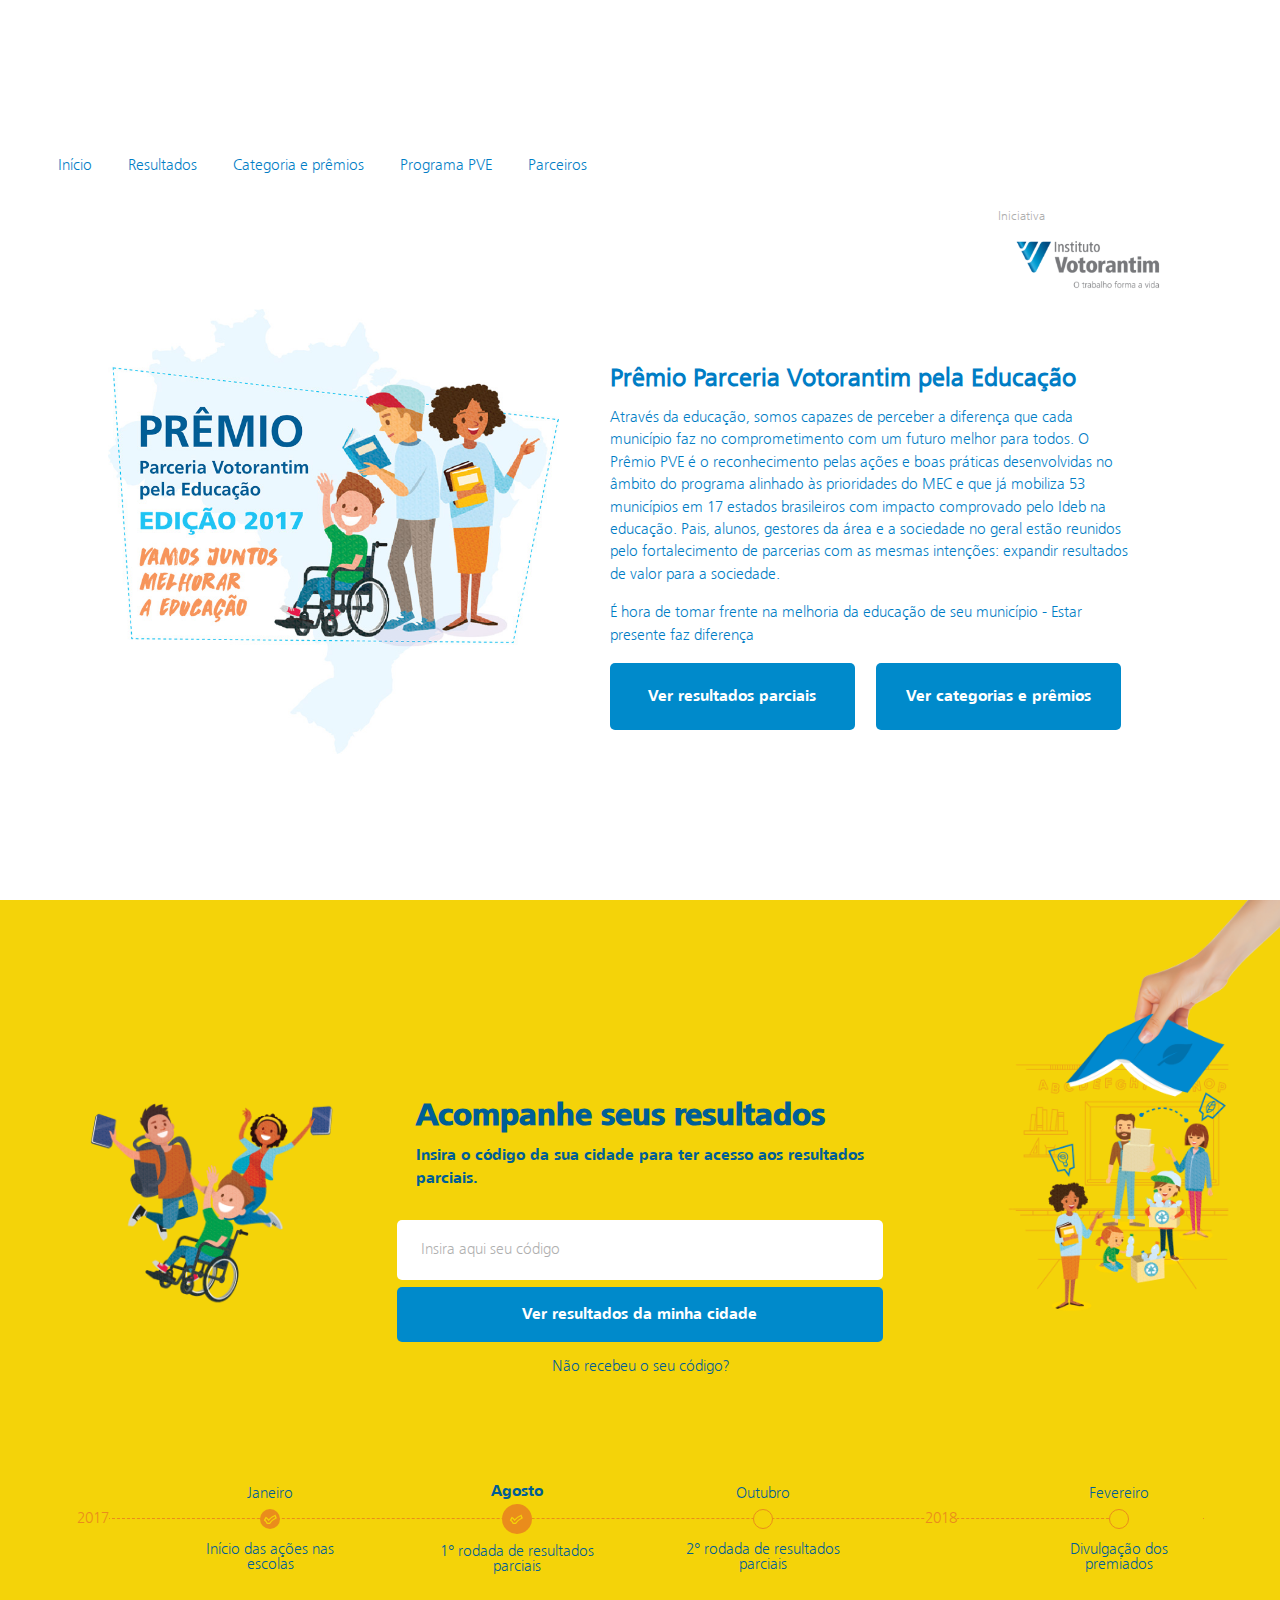
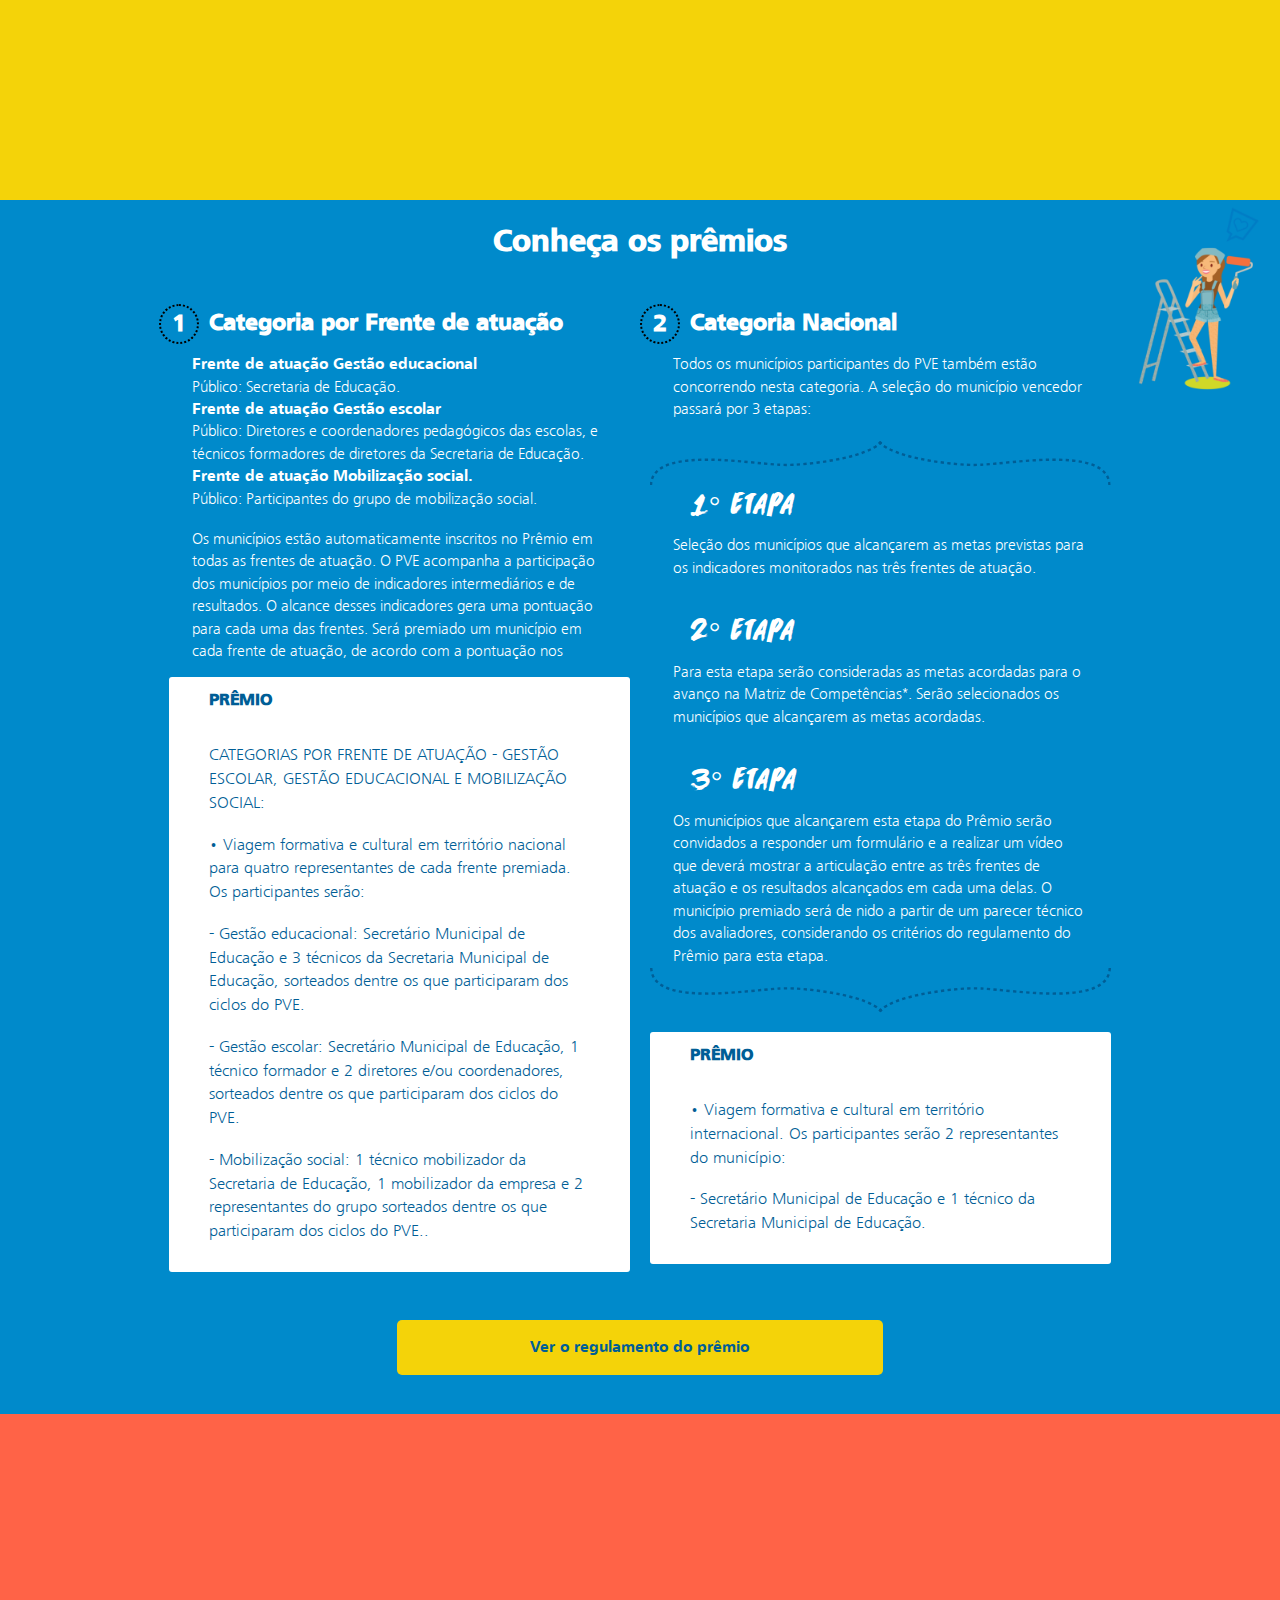
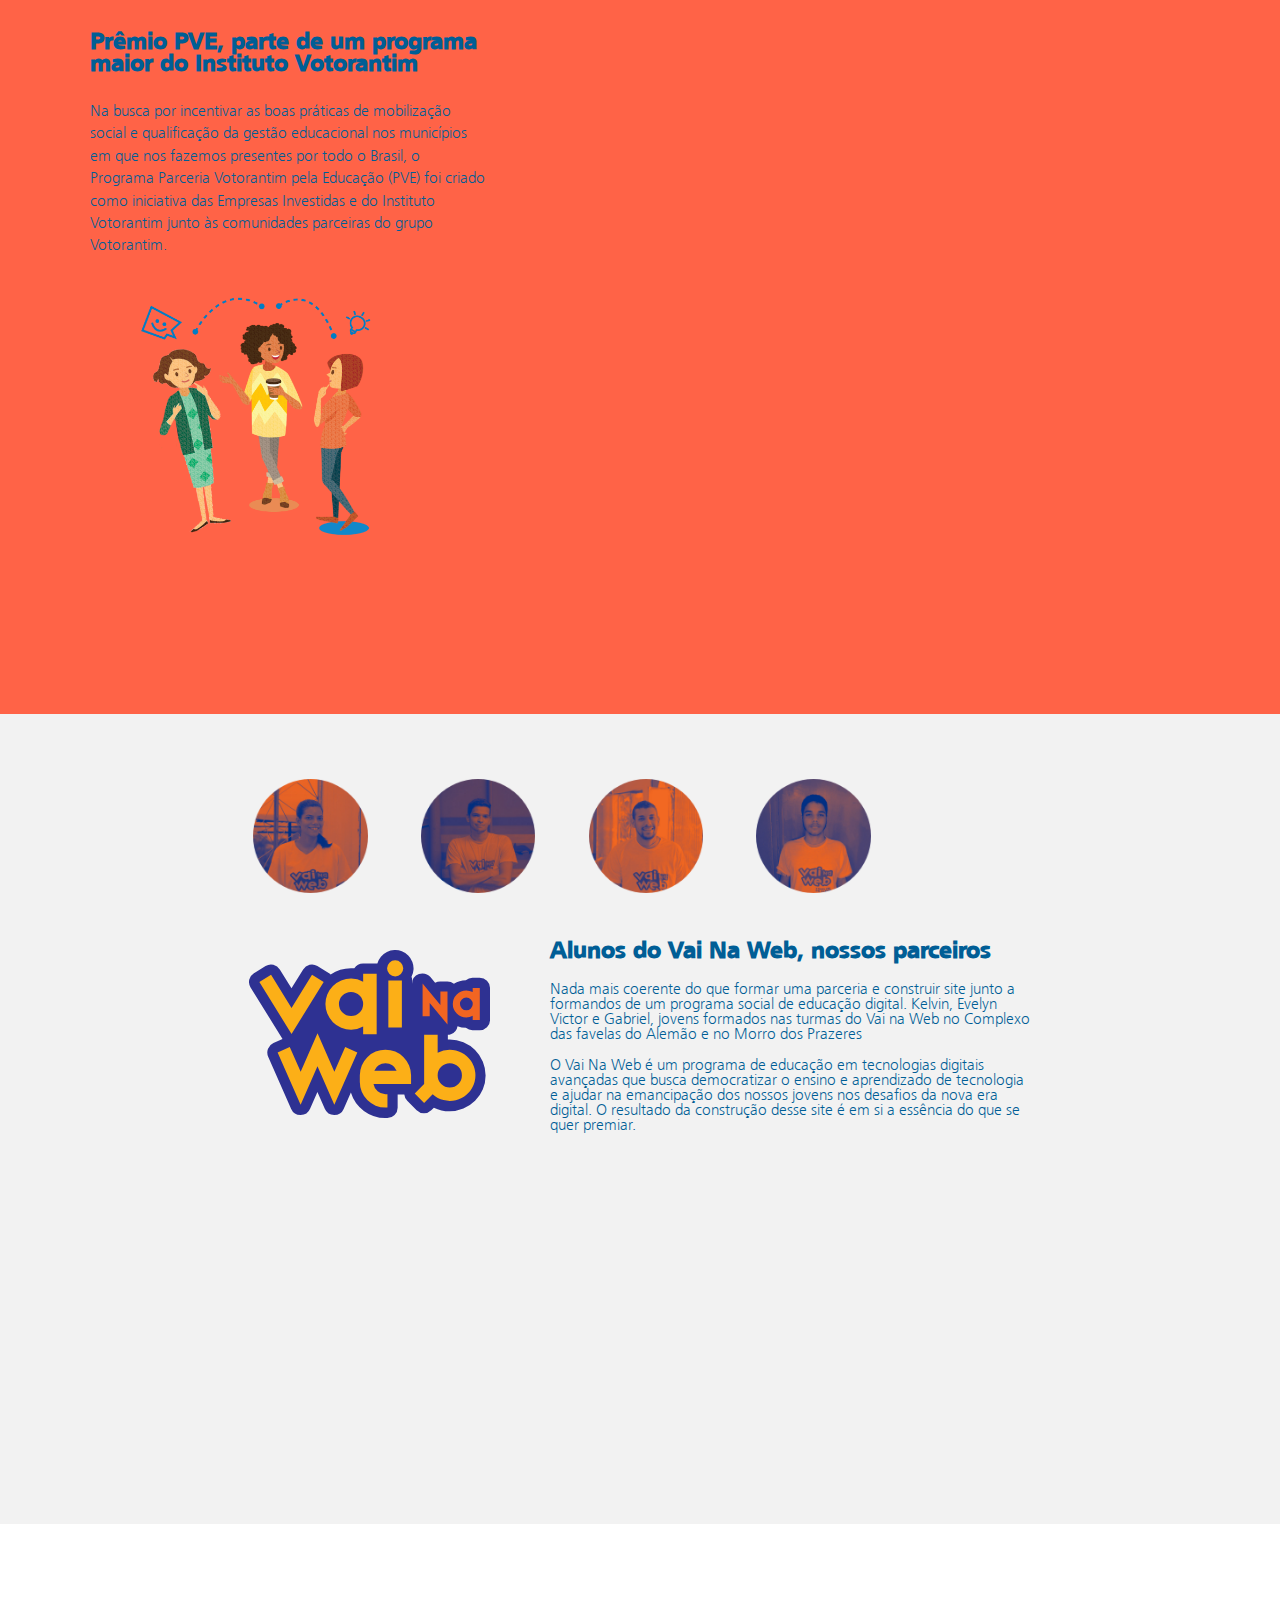
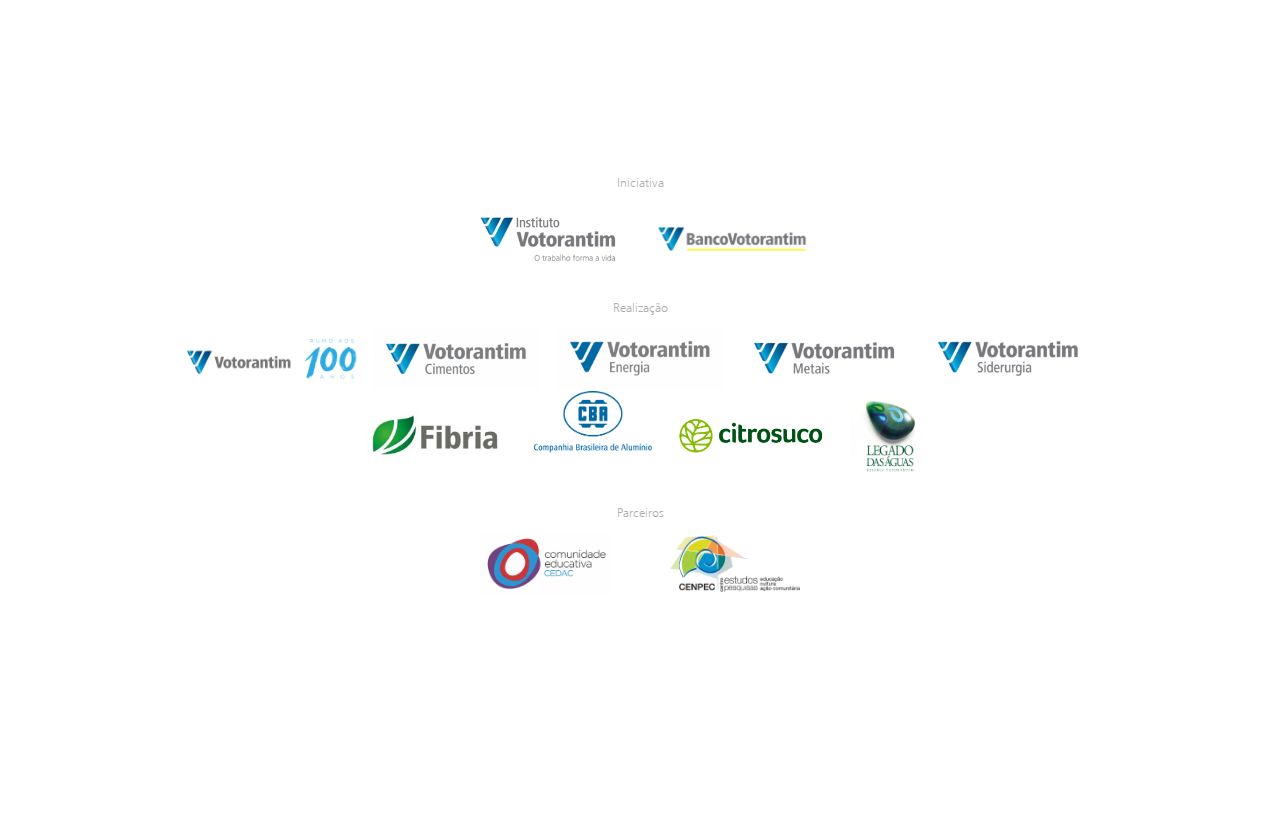
==== index.html @ 56029872 "finalizando responsivo" ====
<!DOCTYPE html>
<html lang="pt-br">
<head>
	<title>Votorantim</title>
	<meta charset="utf-8">
	<meta name="viewport" content="width=device-width, inicial-scale=1.0">
	<link rel="stylesheet" href="style.css">
	<link rel="stylesheet" href="fonts.css">
	</head>
<body>
	<header id="header">		
			<nav class="nav-menu">
				<ul class="menu">
					<a href="#header">
						<li class="itens-menu">Início</li>
					</a>
					<a href="#sec-pesquisa">
						<li class="itens-menu">Resultados</li>
					</a>
					<a href="#sec-premio">
						<li class="itens-menu">Categoria e prêmios</li>
					</a>
					<a href="#sec-pve">
						<li class="itens-menu">Programa PVE</li>
					</a>
					<a href="#sec-vainaweb">
						<li class="itens-menu">Parceiros</li>
					</a>
				</ul>
			</nav>
		<div class="header-logo">
			<p class="header-iniciativa">Iniciativa</p>
			<img src="Assets/logo-institutovotorantim.png">	
		</div>
		<div class="home">
			<img class="img-home" src="Assets/ilustra.jpg">
			<div class="div-content-home">
				<h1 class="home-titulo">Prêmio Parceria Votorantim pela Educação</h1>
				<p class="home-descricao">Através da educação, somos capazes de perceber a diferença que cada município faz no comprometimento com um futuro melhor para todos. O Prêmio PVE é o reconhecimento pelas ações e boas práticas desenvolvidas no âmbito do programa alinhado às prioridades do MEC e que já mobiliza 53 municípios em 17 estados brasileiros com impacto comprovado pelo Ideb na educação. Pais, alunos, gestores da área e a sociedade no geral
				estão reunidos pelo fortalecimento de parcerias com as mesmas intenções: expandir resultados de valor para a sociedade.</p>
				<p class="home-descricao">É hora de tomar frente na melhoria da educação de seu município - Estar
				presente faz diferença</p>
			
				<div class="div-home-pesquisa">
					<a href="#sec-pesquisa" class="div-pesquisa">
						<p>Ver resultados parciais</p>
					</a>
					<a href="#sec-premio" class="div-pesquisa">
						<p>Ver categorias e prêmios</p>
					</a>
				</div>
			</div>
		</div>

	</header>
	<main class="content">
		<section id="sec-pesquisa">
			<img class="img-pesquisa" src="Assets/ilustra1.png" alt="Imagem Inclusão Estudates">
			<h2 class="titulo-pesquisa">Acompanhe seus resultados</h2>
			<p class="p-pesquisa">Insira o código da sua cidade para ter acesso aos resultados parciais.</p>
			
			<form class="pesquisa">
				<input class="input" type="text" name="Código Cidade" value="Insira aqui seu código">
			</form>
			<div class="resultado-pesquisa">
				<a href="tabela.html" class="resultado-pesquisa-p">Ver resultados da minha cidade</a>
			</div>
			<a href="" class="codigo-invalido">Não recebeu o seu código?</a>
			<div class="conteiner-linha-do-tempo">

				<ul class="linha-do-tempo">
					<li class="item-linha-do-tempo item-linha-do-tempo-ano">
						<p class="ano-timeline">2017</p>
					</li>
					<li class="item-linha-do-tempo">
						<span class="mes-timeline">Janeiro</span>
						<span class="circulo-timeline-v">
							<img src="Assets/check.svg">
						</span>
						<span class="descricao-timeline">Início das ações nas escolas</span>
					</li>
					<li class="item-linha-do-tempo">
						<span class="mes-timeline mes-timeline-vigente">Agosto</span>
						<span class="circulo-timeline-v circulo-timeline-v-vigente">
							<img src="Assets/check.svg">
						</span>
						<span class="descricao-timeline">1° rodada de resultados parciais</span>
					</li>
					<li class="item-linha-do-tempo">
						<span class="mes-timeline">Outubro</span>
						<span class="circulo-timeline"></span>
						<span class="descricao-timeline">2° rodada de resultados parciais</span>
					</li>
					<li class="item-linha-do-tempo item-linha-do-tempo-ano">
						<p class="ano-timeline">2018</p>
					</li>
					<li class="item-linha-do-tempo">
						<div class="fim"></div>
						<span class="mes-timeline">Fevereiro</span>
						<span class="circulo-timeline"></span>
						<span class="descricao-timeline">Divulgação dos premiados</span>
					</li>
				</ul>
			</div>
		</section>
		<section id="sec-premio">
			<h2 class="titulo-premio">Conheça os prêmios</h2>
			<div class="div-sec-premios">
				<h3 class="destaque-numero">1</h3>
				<h3> Categoria por Frente de atuação</h3>
				<p class="p-premios p-catpremios-bold">Frente de atuação Gestão educacional</p>
				<p class="p-premios">Público: Secretaria de Educação.</p>
				<p class="p-premios p-catpremios-bold">Frente de atuação Gestão escolar </p>
				<p class="p-premios">Público: Diretores e coordenadores pedagógicos das escolas, e técnicos formadores de diretores da Secretaria de Educação.</p>
				<p class="p-premios p-catpremios-bold"> Frente de atuação Mobilização social.</p>
				<p class="p-premios">Público: Participantes do grupo de mobilização social.</p>
				<br>
				<p class="p-premios">Os municípios estão automaticamente inscritos no Prêmio em todas as frentes de atuação. O PVE acompanha a participação dos municípios por meio de indicadores intermediários e de resultados. O alcance desses indicadores gera uma pontuação para cada uma das frentes. Será premiado um município em cada frente de atuação, de acordo com a pontuação nos</p>
			
				<div class="div-premios">
					<h3>PRÊMIO</h3>
					<p>CATEGORIAS POR FRENTE DE ATUAÇÃO - GESTÃO ESCOLAR, GESTÃO EDUCACIONAL E MOBILIZAÇÃO SOCIAL:</p>
					<p>• Viagem formativa e cultural em território nacional para quatro representantes de cada frente premiada. Os participantes serão:</p>
					<p>- Gestão educacional: Secretário Municipal de Educação e 3 técnicos da Secretaria Municipal de Educação, sorteados dentre os que participaram dos ciclos do PVE. </p>
					<p>- Gestão escolar: Secretário Municipal de Educação, 1 técnico formador e 2 diretores e/ou coordenadores, sorteados dentre os que participaram dos ciclos do PVE. </p>
					<p>- Mobilização social: 1 técnico mobilizador da Secretaria de Educação, 1 mobilizador da empresa e 2 representantes do grupo sorteados dentre os que
					participaram dos ciclos do PVE..</p>
				</div>
			</div>
			<div class="div-sec-premios">
				<h3 class="destaque-numero">2</h3>
				<h3>Categoria Nacional</h3>
				<p class="p-premios">Todos os municípios participantes do PVE também estão concorrendo nesta categoria. A seleção do município vencedor passará por 3 etapas:</p>
				<br>
				<img class="asset-top" src="Assets/doted-line.svg">
				<h4 class="etapas">1° ETAPA</h4>
				<p class="p-premios">Seleção dos municípios que alcançarem as metas previstas para os indicadores monitorados nas três frentes de atuação.</p>
				<br>
				<br>
				<h4 class="etapas">2° ETAPA</h4>
				<p class="p-premios">Para esta etapa serão consideradas as metas acordadas para o avanço na Matriz de Competências*. Serão selecionados os municípios que alcançarem as metas acordadas.</p>
				<br>
				<br>
				<h4 class="etapas">3° ETAPA</h4>
				<p class="p-premios">Os municípios que alcançarem esta etapa do Prêmio serão convidados a responder um formulário e a realizar um vídeo que deverá mostrar a articulação entre as três frentes de atuação e os resultados alcançados em cada uma delas. O município premiado será de nido a partir de um parecer técnico dos avaliadores, considerando os critérios do regulamento do Prêmio para esta etapa.</p>
				<img class="asset-bottom" src="Assets/doted-line.svg">
			
				<div class="div-premios">
					<h3>PRÊMIO</h3>
					<p>• Viagem formativa e cultural em território internacional. Os participantes serão 2 representantes do município:</p>
					<p>- Secretário Municipal de Educação e 1 técnico da Secretaria Municipal de Educação.</p>
				</div>
			</div>
			<div class="regulamento-do-premio">
				<a href="#" class="p-regulamento-do-premio">Ver o regulamento do prêmio</a>
			</div>
		</section>
		<section id="sec-pve">
			<div class="div-pve-descricao">
				<h2 class="titulo-pve">	Prêmio PVE, parte de um programa maior do Instituto	Votorantim</h2>
				<p class="p-pve">Na busca por incentivar as boas práticas de
								mobilização social e qualificação da gestão
								educacional nos municípios em que nos fazemos
								presentes por todo o Brasil, o Programa Parceria
								Votorantim pela Educação (PVE) foi criado como
								iniciativa das Empresas Investidas e do Instituto
								Votorantim junto às comunidades parceiras do
								grupo Votorantim.</p>
				<img class="img-pve" src="Assets/ilustra3.png" width="100" height="100">
			</div>
				<iframe class="video" src=" https://www.youtube.com/embed/u7GMEMqOxIk" frameborder="0" allowfullscreen></iframe>
		</section>
		<section id="sec-vainaweb">
			<div class="div-vainaweb">
			  <div class="div-fto-dev">
				<img class="fto-dev" src="Assets/vnw-evelyn.png" alt="Foto Evelyn">
				<img class="fto-dev" src="Assets/vnw-gabriel.png" alt="Foto Gabriel">
				<img class="fto-dev" src="Assets/vnw-kelvin.png" alt="Foto Kelvin">
				<img class="fto-dev" src="Assets/vnw-victor.png" alt="Foto Victor">
			  </div>
			   <img  class="logo-vnw" src="Assets/vainaweb.svg" alt="Logo Vai Na Web">
			</div>
			   <img class="logo-vnw-2" src="Assets/vainaweb.svg" alt="Logo Vai Na Web">
			<div class="div-content-vainaweb">
				<h2 class="titulo-vainaweb">Alunos do Vai Na Web, nossos parceiros</h2>
				<p class="p-vainaweb">Nada mais coerente do que formar uma parceria e construir site junto a formandos de um programa social de educação digital. Kelvin, Evelyn Victor e Gabriel, jovens formados nas turmas do Vai na Web no Complexo das favelas do Alemão e no Morro dos Prazeres</p>
				<p class="p-vainaweb">O Vai Na Web é um programa de educação em tecnologias digitais avançadas que	busca democratizar o ensino e aprendizado de tecnologia e ajudar na emancipação	dos nossos jovens nos desafios da nova era digital. O resultado da construção desse site é em si a essência do que se quer premiar.</p>
			</div>
		</section>
	</main>
	<footer id="rodape">
		<div class="div-rodape">
			<p class="p-rodape">Iniciativa</p>
			<img src="Assets/logo-institutovotorantim.png">
			<img src="Assets/logo-bancovotorantim.png">
		</div>
		<div class="div-rodape">
			<p class="p-rodape">Realização</p>
			<img src="Assets/logo-votorantim100anos.png">
			<img src="Assets/logo-votorantimcimentos.png">
			<img src="Assets/logo-vototrantimenergia.png">
			<img src="Assets/logo-votorantimmetais.png">
			<img src="Assets/logo-votorantimsiderurgia.png">
			<img src="Assets/logo-fibira.png">
			<img class="img-diferent" src="Assets/logo-cba.png">
			<img src="Assets/logo-citrosuco.png">
			<img class="img-diferent" src="Assets/logo-legadodasaguas.png">
		</div>
		<div class="div-rodape div-parceiros">
			<p class="p-rodape">Parceiros</p>
			<img src="Assets/logo-cedac.png">
			<img src="Assets/logo-cenpec.png">
		</div>
	</footer>
</body>
</html>
---- style.css ----
*, *:before, *:after{
	box-sizing:border-box;
	position:relative;
}
html, body{
	overflow: auto;
}
body {
	width: 100%;
	margin: 0;	
}

@media (max-width: 640px){
	body{
		overflow: hidden;
	}
}
#header {
	min-height:100vh;
	display: flex;
	flex-direction: column;
	justify-content: center;
	align-items: center;
}
@media (max-width: 640px){
	#header{
		padding-bottom: 20%; 
	}
}
.nav-menu{
	z-index: 1;
	position: relative;
	top: 0;
	width: 100%;
}
@media (max-width: 640px){
	.nav-menu{
		display: none;
	}	
}
.menu{
	display: flex;	
}
.menu a{
	text-decoration: none;
}
.itens-menu{
	margin: 18px;
	list-style: none;
	font-family: 'FrutigerNextLT-Light', sans-serif, arial;
	/*font-weight: 300;*/
	font-size: 1em;
	color:#007DC5;
	text-align: left;
}
.header-logo {	
	align-self: flex-end;
	display: flex;
	flex-direction: column;
	margin-right:2%;	
	width: 20%;
}

@media (max-width:640px){
	.header-logo{
		display:none;
	}
}

.header-iniciativa {
	font-family: 'FrutigerNextLT-Light', sans-serif, arial;
	/*font-weight: 300;*/
	font-size: 0.8em;
	color: #ADADAD;
	text-align: left;
	margin: 3px 0;
}

/*@media (max-width:640px){
	.header-iniciativa{
		display:none;
	}
}*/

.header-logo img {
	width: 70%;
}

/*@media (max-width:640px){
	.header-logo img{
		display:none;
	}
}*/

.home {
	display: flex;
	justify-content: center;
	align-items: flex-start;
}

@media (max-width:640px){
	.home{
		flex-direction:column;
		align-items:center;
	}
}
.img-home{
	/*height: 400px;*/
	width: 36%;
	padding:5px;
}
@media (max-width:640px){
	.img-home{
		width:90%;
		/*padding: 5px; */
	}
}
.div-content-home{
	width: 47%;
	margin:6px;
	padding: 40px;
}

@media (max-width:640px){
	.div-content-home{
		width:90%;
		margin:0px;
		padding:0px;
		
	}
}
.home-titulo{
	font-family: 'FrutigerNextLT', sans-serif, arial;
	/*font-weight: 900;*/
	font-size:1.6em;
	color:#007DC5;
}

@media (max-width:640px){
	.home-titulo{
		margin:0;
		padding:0;
	}
}

.home-descricao{
	font-family: 'FrutigerNextLT-Light', sans-serif, arial;
	/*font-weight: 300;*/
	font-size:1em;
	color:#007DC5;
	line-height: 1.4em;
}

@media (max-width:640px){
	.home-descricao{
		flex-direction: row;
		font-size:1em;
		line-height:1em;
	}
}

.div-home-pesquisa{
	min-height: 48px;
	margin-right:10px;
	display:flex;
	flex-direction:row;
	justify-content:space-between;

}

@media (max-width:640px){
	.div-home-pesquisa{
		flex-direction: column;
		justify-content: center;
		align-items: center;
		width: 100%;
		margin: 0;
	}
}

.div-pesquisa{
	font-family:'FrutigerNextLT-Bold', sans-serif, arial;
	/*font-weight: 700;*/
	font-size:1em;
	color:#fff;
	text-align:center;
	text-decoration: none;
	width:48%;
	min-height: 100%; 
	background-color:#008ACB;
	border-radius:5px;
	padding:10px;
	display: flex;
	justify-content: center;
	align-items: center;
}

@media (max-width:640px){
	.div-pesquisa{
		width:100%;
		margin: 5px 0; 
	}
}
#sec-pesquisa{
	min-height:100vh;
	background: url(Assets/ilustra1.png) no-repeat 8% 28%, url(Assets/ilustra2.png) no-repeat 104% top;
	background-size: 20%, 25%;
	/*background-color:rgba(238, 201, 0, 0.9);*/
	background-color:#F4D309;
	display: flex;
	flex-direction: column;
	align-items: center;
	justify-content: center;
}	
@media (max-width: 640px){
	#sec-pesquisa{
		background:#F4D309 ;
	}
}
.img-pesquisa{
	display: none;
}
@media (max-width: 640px){
	.img-pesquisa{
		display: block;
		width: 90%;
		margin-top: 10%;
	}
}
.titulo-pesquisa{
	font-family: 'FrutigerNextLT-Bold', sans-serif, arial;
	/*font-weight: 500;*/
	font-size: 2em;
	text-align: left;
	color:#005E96;
	width: 35%;
	margin: 10px 0;
}

@media(max-width:640px){
	.titulo-pesquisa{
		width: 90%;
		margin:0;
	}
}

.p-pesquisa{
	font-family: 'FrutigerNextLT-Bold', sans-serif, arial;
	/*font-weight: 700;*/
	font-size: 1em;
	line-height: 1.4em;
	text-align: left;
	color:#005E96;
	width: 35%;
	margin: 5px 0;
	margin-bottom: 30px;
}

@media(max-width:640px){
	.p-pesquisa{
		width: 90%;
	}
}

.pesquisa{
	height:60px;
	width:38%;
	display:flex;
	justify-content:center;
}

@media(max-width:640px){
	.pesquisa{
		width: 90%;
		height: 70px;
	}
}

.input{
	font-family: 'FrutigerNextLT-Light', sans-serif, arial;
	/*font-weight: 300;*/
	font-size: 1em;
	background:#fff;
	color:#afafaf;
	text-align: left;
	width: 100%;
	border:none;
	border-radius:5px;
	padding-left: 5%;
}

.resultado-pesquisa{
	display:flex;
	justify-content:center;
	align-items: center;
	width:38%;
	background-color:#008acb;
	/*opacity: 0.8;*/
	border-radius:5px;
	margin-top: 7px;
}

@media(max-width:640px){
	.resultado-pesquisa{
		width: 90%;
		height: 70px;
	}
}

.resultado-pesquisa-p{
	font-family: 'FrutigerNextLT-Bold', sans-serif, arial;
	/*font-weight: 700;*/
	font-size:1em;
	color:#ffffff;
	text-align: left;
	margin:0;
	padding:20px;
	text-decoration:none;
}
.codigo-invalido{
	font-family: 'FrutigerNextLT-Light', sans-serif, arial;
	/*font-weight: 300;*/
	font-size: 1em;
	color:#005e96;
	text-align: left;
	text-decoration:none; 
	margin-top: 17px;
}
.conteiner-linha-do-tempo{
	display: flex;
	align-items: flex-end;
	height: 15vh;
	margin-top:100px;
}
@media(max-width: 640px){
	.conteiner-linha-do-tempo{
		height: auto;
		margin:0;
		margin-left: 100px;
		width: 50%;

		/*background-color: blue;*/
	}
}
.linha-do-tempo{
	display:flex;
	justify-content: space-between;
    border-top: 1.5px dashed #EA8C1C;
    padding-left: 0;
    margin: 0;
}
@media(max-width: 640px){
	.linha-do-tempo{
		flex-direction: column;
		border:none;
		border-left: 1.5px dashed #EA8C1C;
		justify-content: flex-start;
		align-content: space-between;
	}
}
.item-linha-do-tempo{
	width: 15%;
	list-style: none;
	display: flex;
	flex-flow: row wrap;
	justify-content: center;
	align-items: center;
	position: relative;
	top:-35px;
}
@media(max-width: 640px){
	.item-linha-do-tempo{
		flex-wrap: nowrap;
		width: 100%;
		top:0;
		left: -50%;
		align-items: baseline; 

		/*background-color: pink;*/
	}
}
.item-linha-do-tempo-ano{
	width: auto;
	top:-45px;
}
@media (max-width: 640px){
	.item-linha-do-tempo-ano{
		/*width: auto;*/
		top:0px;
	}	
}
.ano-timeline{
	background-color:#F4D309;
	font-family: 'FrutigerNextLT-Light', sans-serif, arial;
	/*font-weight: 300;*/
	font-size: 1em;
	color: #EA8C1C;
}
.mes-timeline{
	font-family: 'FrutigerNextLT-Light', sans-serif, arial;
	/*font-weight: 300;*/
	font-size: 1em;
	color: #005e96;
	text-align: center;
	width: 100%;
	margin-bottom: 5px;
}
.mes-timeline-vigente{
	font-family: 'FrutigerNextLT-Bold', sans-serif, arial;
	/*font-weight: 700;*/
}
.circulo-timeline-v{
	border-radius: 50%;
	background-color: #EA8C1C;
	width: 20px;
	height: 20px;
	display: flex;
	justify-content: center;
	align-items: center;
}
.circulo-timeline-v-vigente{
	width: 30px;
	height: 30px;
}
.circulo-timeline-v img{
	width:15px;
}

.circulo-timeline {
	width: 20px;
	height: 20px;
	background: #F4D309;
	border: 1.5px solid #EA8C1C;
	border-radius: 50%;
}

.descricao-timeline {
	font-family: 'FrutigerNextLT-Light', sans-serif, arial;
	/*font-weight: 300;*/
	font-size: 1em;
	color: #005e96;
	text-align: center;
	margin-top: 10px;
}

.fim {
	position: absolute;
	right: 0;
	background: #F4D309;
	height: 100%;
	width: 50%;

	/*background: red;*/
}
#sec-premio{
	min-height: 100vh;
	/*max-height: 220vh;*/
	background:url(Assets/ilustra4.png) no-repeat top right;
	background-size: 12%;
	background-color: #008acb;
	/*opacity: 0.9;*/
	
	display: flex;
	flex-flow: row wrap;
	justify-content: center;
}
.titulo-premio{
	font-family: 'FrutigerNextLT-Bold', sans-serif, arial;
	font-weight: 900;
	font-size: 2em;
	text-align: left;
	color:#fff;
	width: 90%;
	text-align: center;
	/*background-color: red;*/
}

.div-sec-premios{
	position: relative;
	width: 36%;
	margin: 10px;

	/*background-color: red;*/
}

@media(max-width:640px){
	.div-sec-premios{
		width: 110em;
	}
}
.div-sec-premios h3{
	font-family:'FrutigerNextLT-Bold', sans-serif, arial;
	/*font-weight: 900;*/
	font-size: 1.5em;
	color: #fff;
	text-align: left;
	margin: 20px 40px;
	/*margin-left: 40px;*/
}
.destaque-numero{

	font-size: 1.69em;
	position: absolute;
	top:-8px;
	left: -50px;
	width: 40px;
	height: 40px;
	border-radius: 50%;
	border: dotted 2px #000;
	display: flex;
	justify-content: center;
	align-items: center;
	margin: 0;
} 
.p-premios{
	font-family: 'FrutigerNextLT-Light', sans-serif, arial;
	/*font-weight: 300;*/
	font-size: 1em;
	color: #fff;
	text-align: left;
	line-height: 1.4em;
	margin: 0px 5%;
}
@media(max-width: 640px) {
	.p-premios{
		width: 95%;
	}
}
.p-catpremios-bold{
	font-family: 'FrutigerNextLT-Bold', sans-serif, arial;
	/*font-weight: 700;*/
}
.etapas {
	font-family: 'DK Dirrrty';
	font-weight: 400;
	font-size: 1.75em;
	color: #ffffff;
	text-align: left;
	margin: 0px 40px;
	margin-bottom: 3%;
}


.div-premios{
	width: 100%;
	background-color: #fff;
	color:#00f;
	border-radius: 3px;
	padding: 10px 40px;
	margin: 0px;
	margin-top: 3%;

}
.div-premios h3{
	font-family: 'FrutigerNextLT-Bold', sans-serif, arial;
	/*font-weight: 700;*/
	font-size: 1.06em;
	color: #005e96;
	text-align: left;
	line-height: 1.6em;
	margin: 0;
	margin-bottom: 30px;
} 
.div-premios p{
	font-family: 'FrutigerNextLT-Light', sans-serif, arial;
	/*font-weight: 300;*/
	font-size: 1.06em;
	line-height:1.4em;
	color: #005e96;
	text-align: left;
	margin: 0;
	margin-top: 10px;
	margin-bottom: 18px;
}
.regulamento-do-premio{
	display:flex;
	justify-content:center;
	align-items: center;
	width:38%;
	background-color:#F4D309;
	border-radius:5px;
	margin: 3% 0;
}

@media(max-width:640px){
	.regulamento-do-premio{
		display: none;
	}
}

.p-regulamento-do-premio{
	font-family: 'FrutigerNextLT-Bold', sans-serif, arial;
	/*font-weight: 700;*/
	font-size: 1em;
	color: #005e96;
	text-align: left;
	margin:0;
	padding:20px;
	text-decoration:none;
}

@media(max-width:640px){
	.p-regulamento-do-premio{
		display: none;
	}
}
.asset-top{
	transform: rotate(180deg);
}


#sec-pve{
	min-height: 100vh;
	padding-top: 5%;
	background-color: tomato;
	/*opacity:0.9;*/
	display: flex;
	justify-content: center;
	align-items: center;

}

@media (max-width: 640px){
	#sec-pve{
		flex-direction:row-reverse;
		flex-flow: column-reverse nowrap;
	}
}

.div-pve-descricao {
	width: 31%;
	margin-right: 5%;
	/*background: blue;*/
	display: flex;
	flex-direction: column;
	justify-content: center;
	align-items: flex-start;
}

@media(max-width: 640px){
	.div-pve-descricao{
		width: 90%;
		margin: 5px;
		padding:10px;
	}
}
.titulo-pve{
	font-family: 'FrutigerNextLT-Bold', sans-serif, arial;
	/*font-weight: 700;*/
	font-size:1.5em;	
	color:#005E96;
	text-align:left;
	margin: 0;
	margin-bottom: 10px;	
}

@media (max-width: 640px){
	.titulo-pve{

	}
}

.p-pve{
	font-family: 'FrutigerNextLT-Light', sans-serif, arial;
	font-weight: 300;
	font-size:1em;
	line-height: 1.4em;	
	color:#005E96;
	text-align:left;
}

@media (max-width: 640px){
	.p-pve{

	}
}

.img-pve {
	width: 70%;
	height: auto;
	margin-top: 3%;
	margin-left: 10%;
}

@media (max-width: 640px){
	.img-pve{
		width:100%;
		margin:0 0;

	}
}
.video{
	width: 50%;
	height: 55vh;

}

@media (max-width: 640px){
	.video{
		width: 100%;
		height:40vh;
		padding:15px;
	}
}
#sec-vainaweb{
	width:100%;
	min-height:90vh;
	/*max-height: 90vh;*/
	background-color:#f2f2f2;
	/*opacity:0.8;*/
	padding: 3%;
	display: flex;
	flex-flow: row wrap;
	justify-content: center;
	align-items: center;
	align-content: flex-start;
}

@media (max-width: 640px){
	#sec-vainaweb{
		flex-direction: column;
	}
}
.div-vainaweb{
	display:flex;
	flex-direction: column;

}

@media (max-width: 640px){
	.div-vainaweb{
		flex-direction:column-reverse;
	}
}
.div-fto-dev{
	width: 85%;
	display: flex;
	justify-content: center;
	align-items: center;
	/*background-color: red;*/
}

@media (max-width: 640px){
	.div-fto-dev{
		width: 90%;
		
	}
}

.fto-dev{
	width:13%;
	margin:3%;
	/*height: auto;*/
}

@media (max-width: 640px){
	.fto-dev{
		width:18%;
		margin-left:5%;
	}
}

.logo-vnw {
	width:20%;
	margin-right: 5%;
	display: none;

}

@media (max-width: 640px){
	.logo-vnw{
		width: 30%;
		margin-left: 30%;
		display:block;
	}
}
.logo-vnw-2{
	width: 20%;
	margin-right: 5%;
	/*display:none;*/
}

@media (max-width: 640px){
	.logo-vnw-2{
		display:none;
	}
}
.div-content-vainaweb{
	/*display: flex;*/
	width:40%;
}

@media (max-width: 640px) {
   .div-content-vainaweb{
   		width: 90%;
   		margin-left:5%;
	}
}

.titulo-vainaweb{
	/*width: 50%;*/
	font-family: 'FrutigerNextLT-Bold', sans-serif, arial;
	/*font-weight: 700;*/
	font-size:1.5em;
	color:#005E96;
	text-align:left;
}

@media (max-width: 640px){
	.titulo-vainaweb{

	}
}

.p-vainaweb{
	/*width: 50%;*/
	font-family: 'FrutigerNextLT-Light', sans-serif, arial;
	/*font-weight: 300;*/
	font-size:1em;
	color:#005E96;
	text-align:left;
}

@media (max-width: 640px){
	.p-vainaweb{

	}
}

#rodape{
	height: 100vh;
	display: flex;
	flex-direction: column;
	align-items: center;
	justify-content: center;
}

@media (max-width: 640px){
	#rodape{

	}
}	

.div-rodape{
	width: 75%;
	display: flex;
	flex-flow: row wrap;
	justify-content: center;
	align-items: center;
}

@media (max-width: 640px){
	.div-rodape{

	}
}

.p-rodape{
	width: 100%;
	margin-top: 2em;
	margin-bottom: 1em;
	font-family: 'FrutigerNextLT-Light', sans-serif, arial;
	/*font-weight: 300;*/
	font-size: 0.8em;
	color:#ADADAD;
	text-align: center;
}

@media (max-width: 640px){
	.p-rodape{

	}
}

.div-rodape img {
	max-width: 170px;
	margin: 0 7px;
}

@media (max-width: 640px){
	.div-rodape img{

	}
}

.img-diferent{
	width: auto;
	height: 90px;
}

@media (max-width: 640px){
	.img-diferent{

	}
}

.div-parceiros img {
	width: 130px;
	margin: 0 30px;
}

@media (max-width: 640px){
	.div-parceiros img{

	}
}
---- fonts.css ----
/* This stylesheet generated by Transfonter (https://transfonter.org) on July 25, 2017 12:37 PM */

@font-face {
	font-family: 'DK Dirrrty';
	src: url('Assets/fonts/DKDirrrty.eot');
	src: url('Assets/fonts/DKDirrrty.eot?#iefix') format('embedded-opentype'),
		url('Assets/fonts/DKDirrrty.woff') format('woff'),
		url('Assets/fonts/DKDirrrty.ttf') format('truetype');
	font-weight: 400;
	font-style: normal;
}

@font-face {
	font-family: 'FrutigerNextLT';
	src: url('Assets/fonts/FrutigerNextLT-Regular.eot');
	src: url('Assets/fonts/FrutigerNextLT-Regular.eot?#iefix') format('embedded-opentype'),
		url('Assets/fonts/FrutigerNextLT-Regular.woff') format('woff'),
		url('Assets/fonts/FrutigerNextLT-Regular.ttf') format('truetype');
	font-weight: normal;
	font-style: normal;
}
@font-face {
	font-family: 'FrutigerNextLT-Light';
	src: url('Assets/fonts/FrutigerNextLT-Light.eot');
	src: url('Assets/fonts/FrutigerNextLT-Light.eot?#iefix') format('embedded-opentype'),
		url('Assets/fonts/FrutigerNextLT-Light.woff') format('woff'),
		url('Assets/fonts/FrutigerNextLT-Light.ttf') format('truetype');
	font-weight: normal;
	font-style: normal;
}
@font-face {
	font-family: 'FrutigerNextLT-Bold';
	src: url('Assets/fonts/FrutigerNextLT-Bold.eot');
	src: url('Assets/fonts/FrutigerNextLT-Bold.eot?#iefix') format('embedded-opentype'),
		url('Assets/fonts/FrutigerNextLT-Bold.woff') format('woff'),
		url('Assets/fonts/FrutigerNextLT-Bold.ttf') format('truetype');
	font-weight: normal;
	font-style: normal;
}
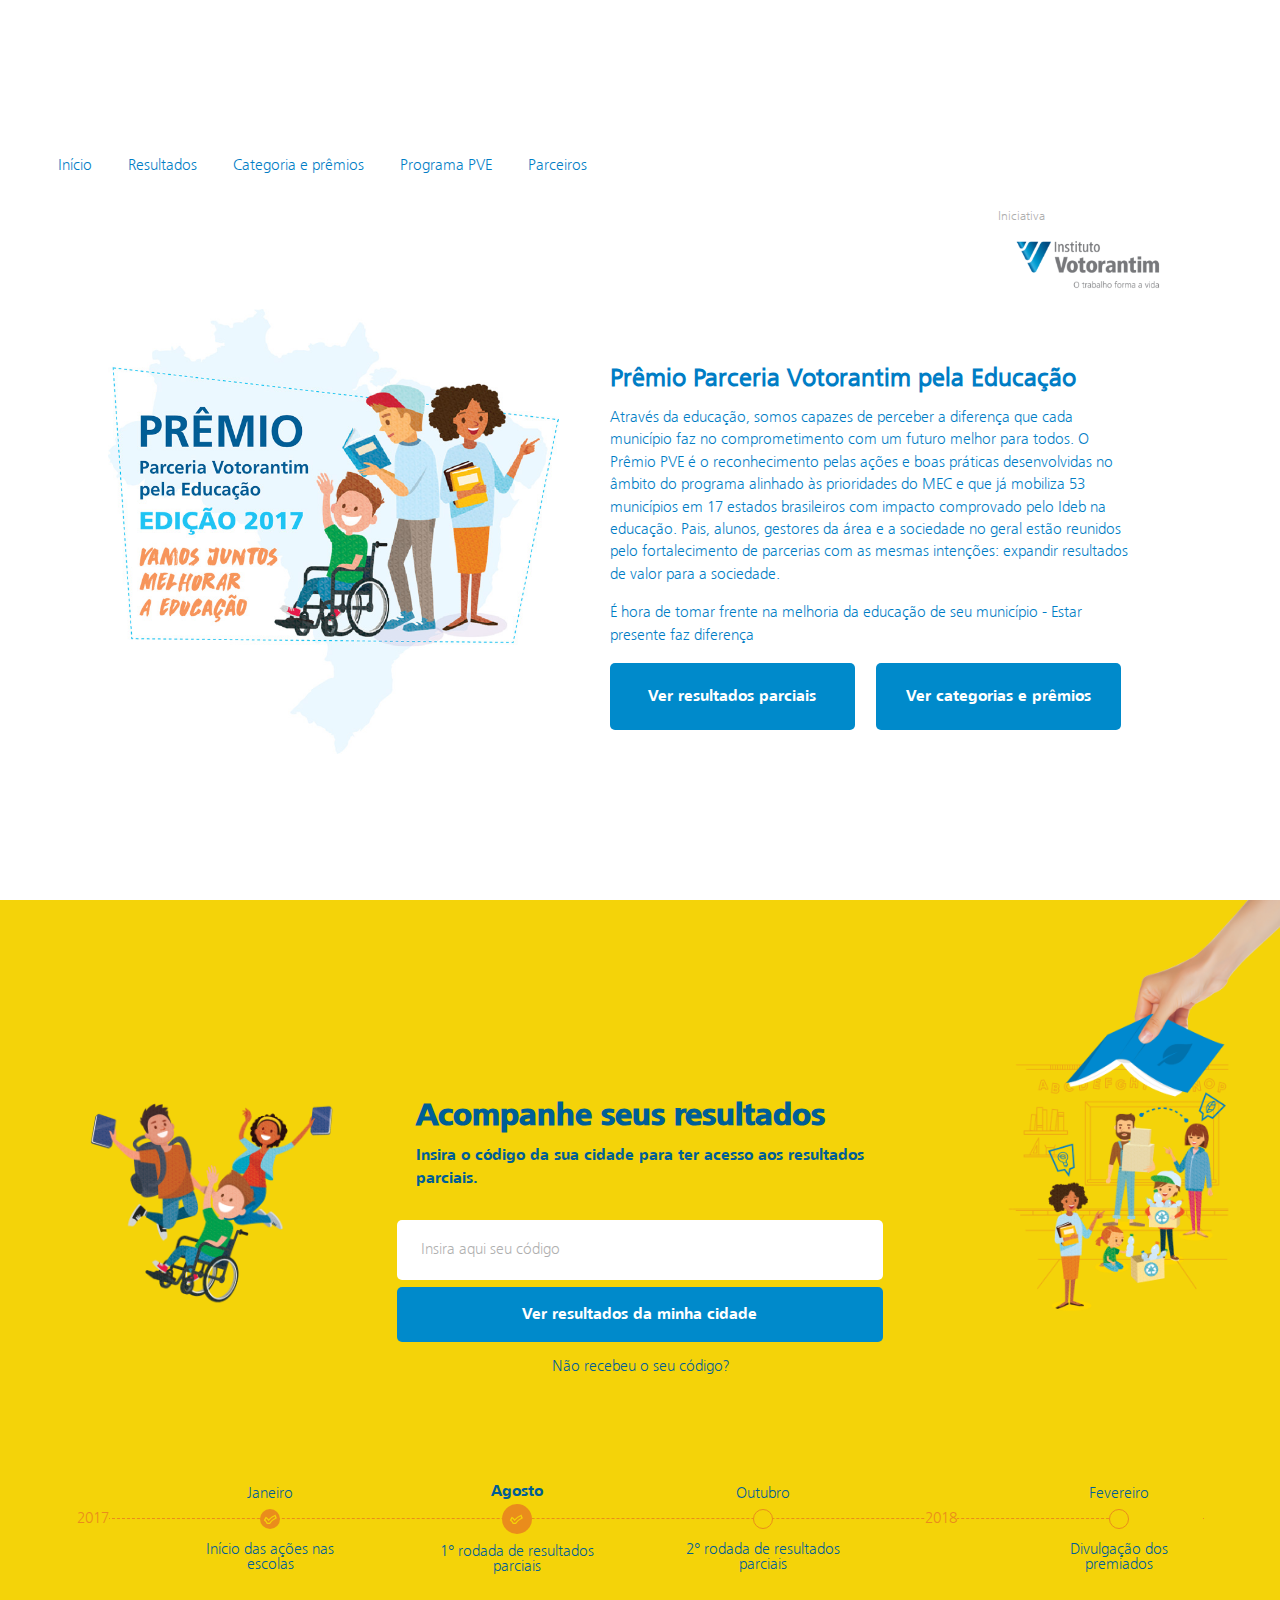
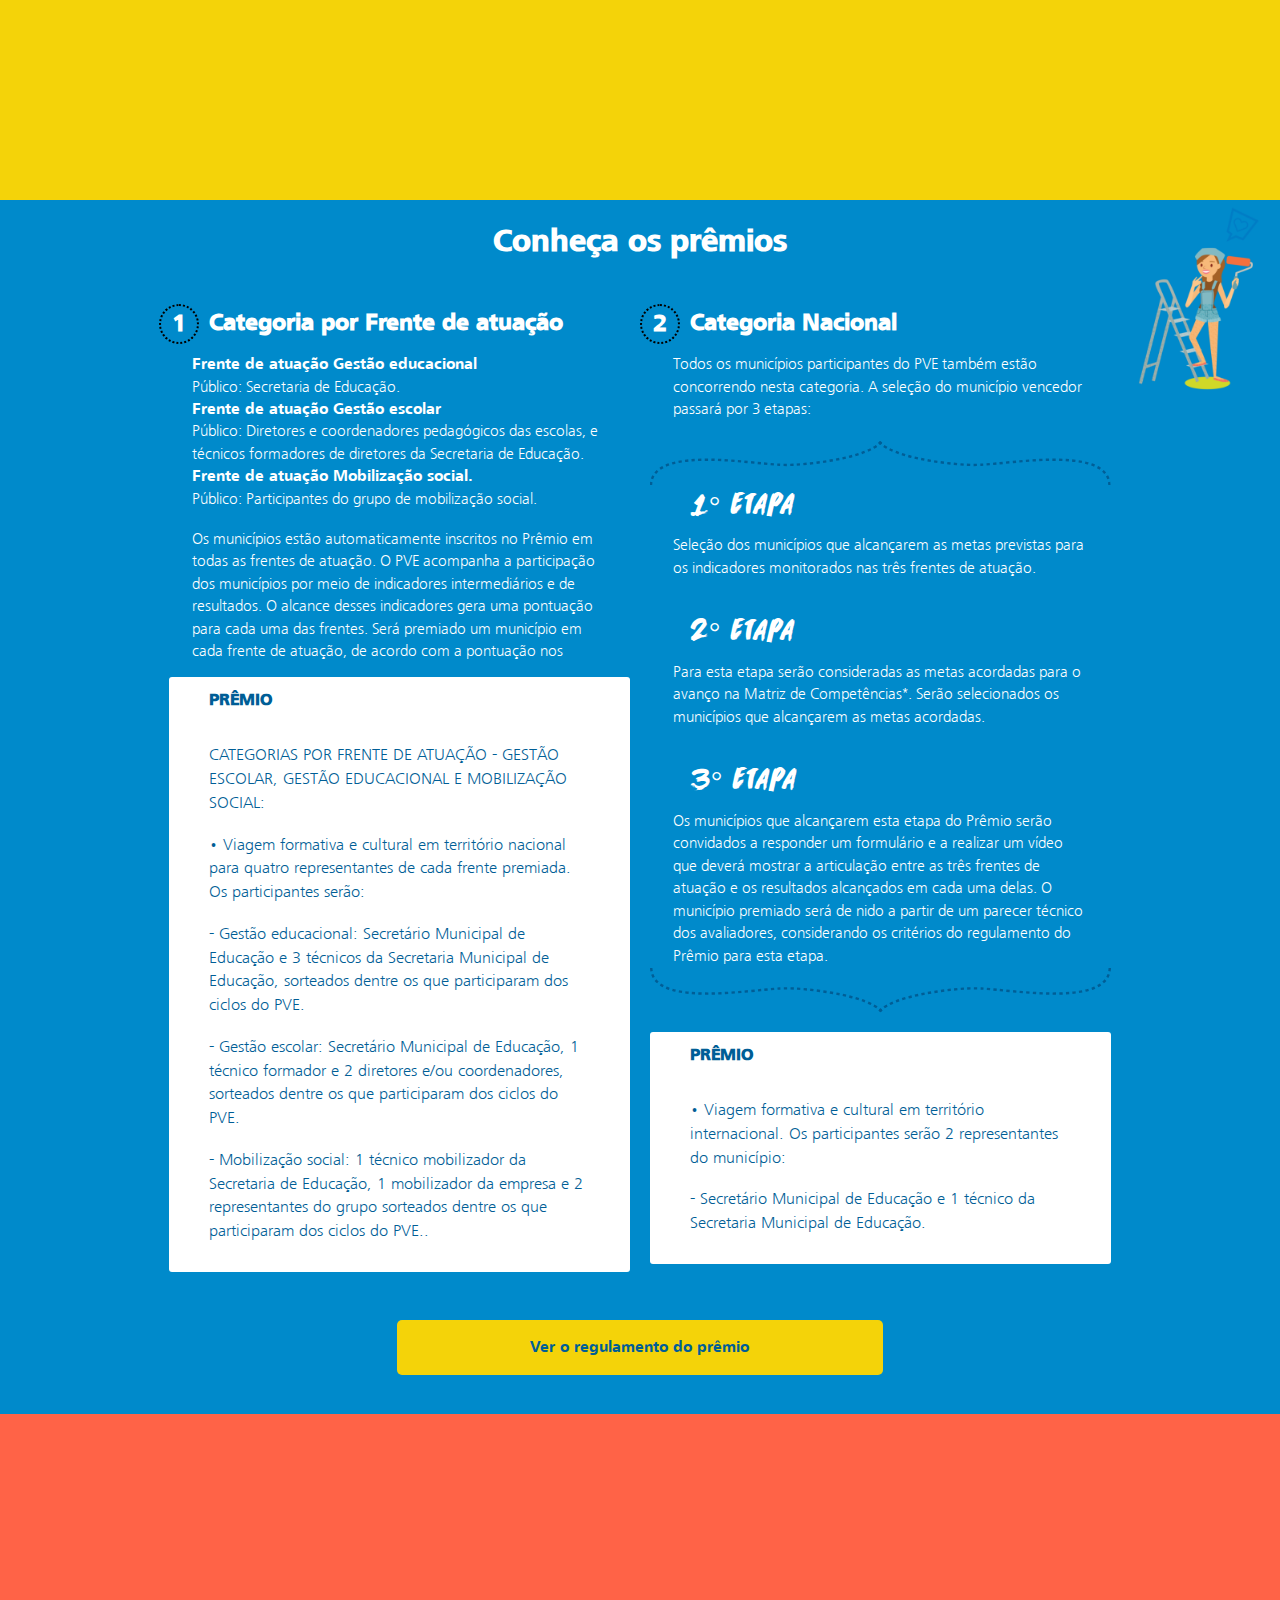
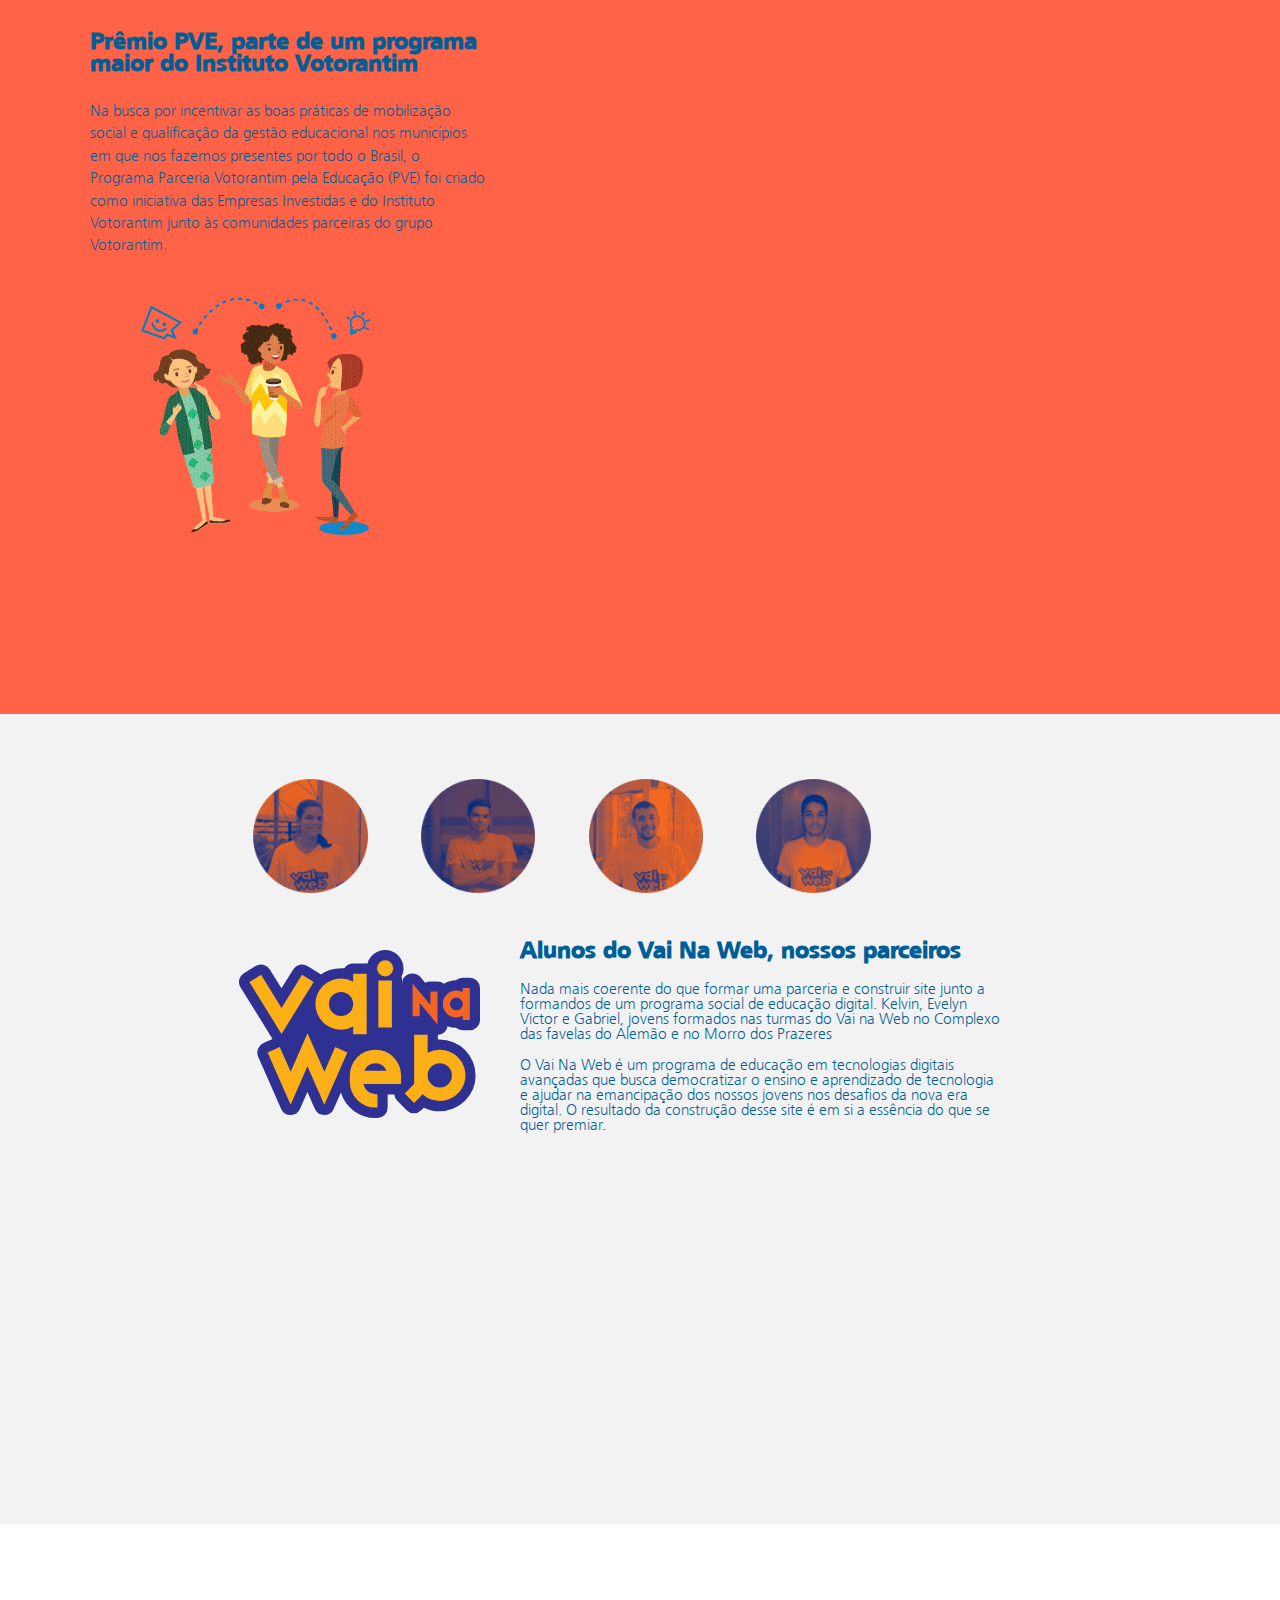
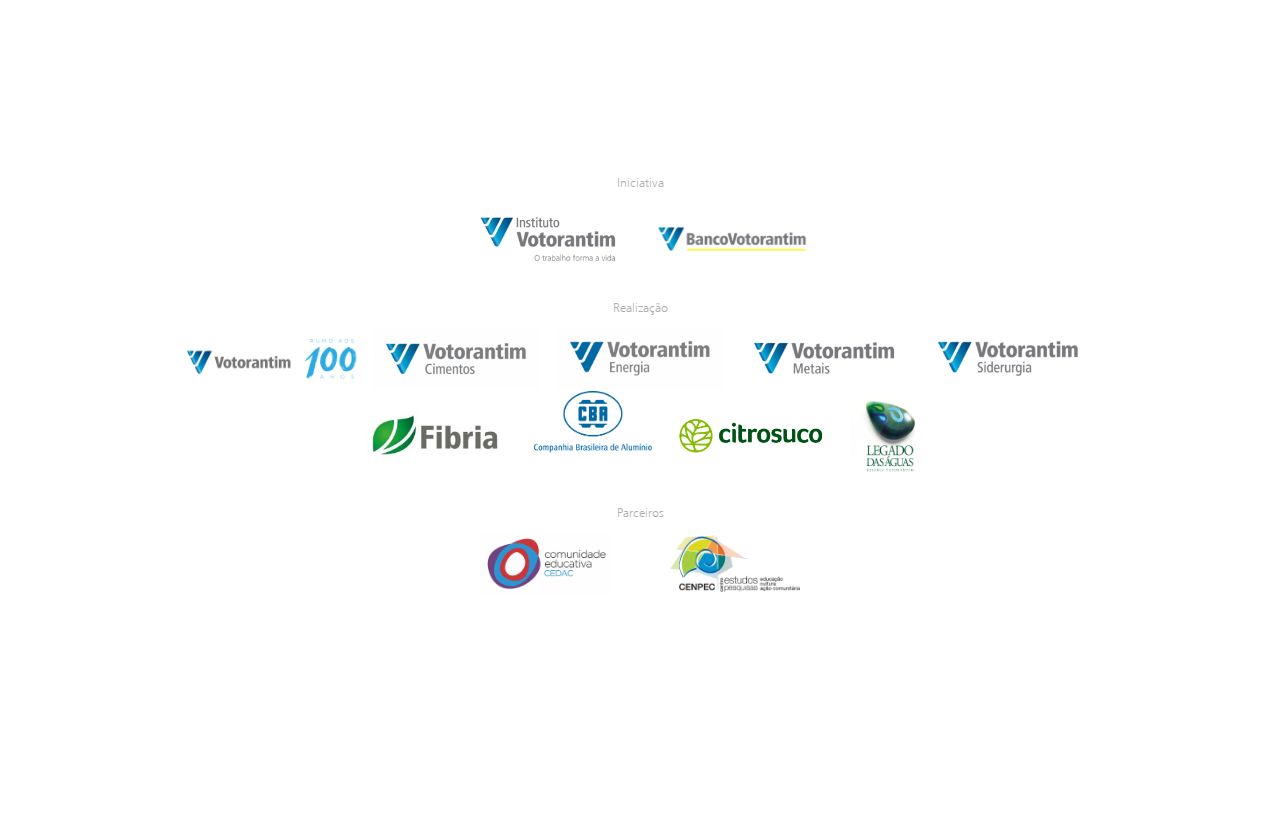
==== commit 63dcafb7: "atualizacao responsivo" ====
--- a/index.html
+++ b/index.html
@@ -178,7 +178,7 @@
 				<img class="fto-dev" src="Assets/vnw-kelvin.png" alt="Foto Kelvin">
 				<img class="fto-dev" src="Assets/vnw-victor.png" alt="Foto Victor">
 			  </div>
-			   <img  class="logo-vnw" src="Assets/vainaweb.svg" alt="Logo Vai Na Web">
+			   <img class="logo-vnw" src="Assets/vainaweb.svg" alt="Logo Vai Na Web">
 			</div>
 			   <img class="logo-vnw-2" src="Assets/vainaweb.svg" alt="Logo Vai Na Web">
 			<div class="div-content-vainaweb">
--- a/style.css
+++ b/style.css
@@ -464,6 +464,11 @@
 	flex-flow: row wrap;
 	justify-content: center;
 }
+@media (max-width: 640px){
+	#sec-premio{
+		background:#008acb; 
+	}
+}
 .titulo-premio{
 	font-family: 'FrutigerNextLT-Bold', sans-serif, arial;
 	font-weight: 900;
@@ -475,6 +480,11 @@
 	/*background-color: red;*/
 }
 
+@media (max-width: 640px){
+	.titulo-premio{
+
+	}
+}
 .div-sec-premios{
 	position: relative;
 	width: 36%;
@@ -490,13 +500,19 @@
 }
 .div-sec-premios h3{
 	font-family:'FrutigerNextLT-Bold', sans-serif, arial;
-	/*font-weight: 900;*/
 	font-size: 1.5em;
 	color: #fff;
 	text-align: left;
 	margin: 20px 40px;
-	/*margin-left: 40px;*/
-}
+
+}
+
+@media (max-width: 640px){
+	.div-sec-premios h3{
+	 	/*left:5px;*/
+	}
+}
+
 .destaque-numero{
 
 	font-size: 1.69em;
@@ -511,6 +527,16 @@
 	justify-content: center;
 	align-items: center;
 	margin: 0;
+}
+
+@media (max-width: 640px){
+	.destaque-numero{
+		position: absolute;
+		top:2px;
+		left: -45px;
+		margin-left: 80%;
+
+	}
 } 
 .p-premios{
 	font-family: 'FrutigerNextLT-Light', sans-serif, arial;
@@ -776,8 +802,8 @@
 }
 .logo-vnw-2{
 	width: 20%;
-	margin-right: 5%;
-	/*display:none;*/
+	right: 40px;
+	display:block;
 }
 
 @media (max-width: 640px){
@@ -808,7 +834,7 @@
 
 @media (max-width: 640px){
 	.titulo-vainaweb{
-
+		
 	}
 }
 
@@ -837,7 +863,8 @@
 
 @media (max-width: 640px){
 	#rodape{
-
+		width: 78vh;
+		flex-wrap: wrap;
 	}
 }	
 
@@ -851,7 +878,8 @@
 
 @media (max-width: 640px){
 	.div-rodape{
-
+		width: 90%;
+		margin-left: 30%;
 	}
 }
 
@@ -879,7 +907,7 @@
 
 @media (max-width: 640px){
 	.div-rodape img{
-
+		width: 100px;
 	}
 }
 
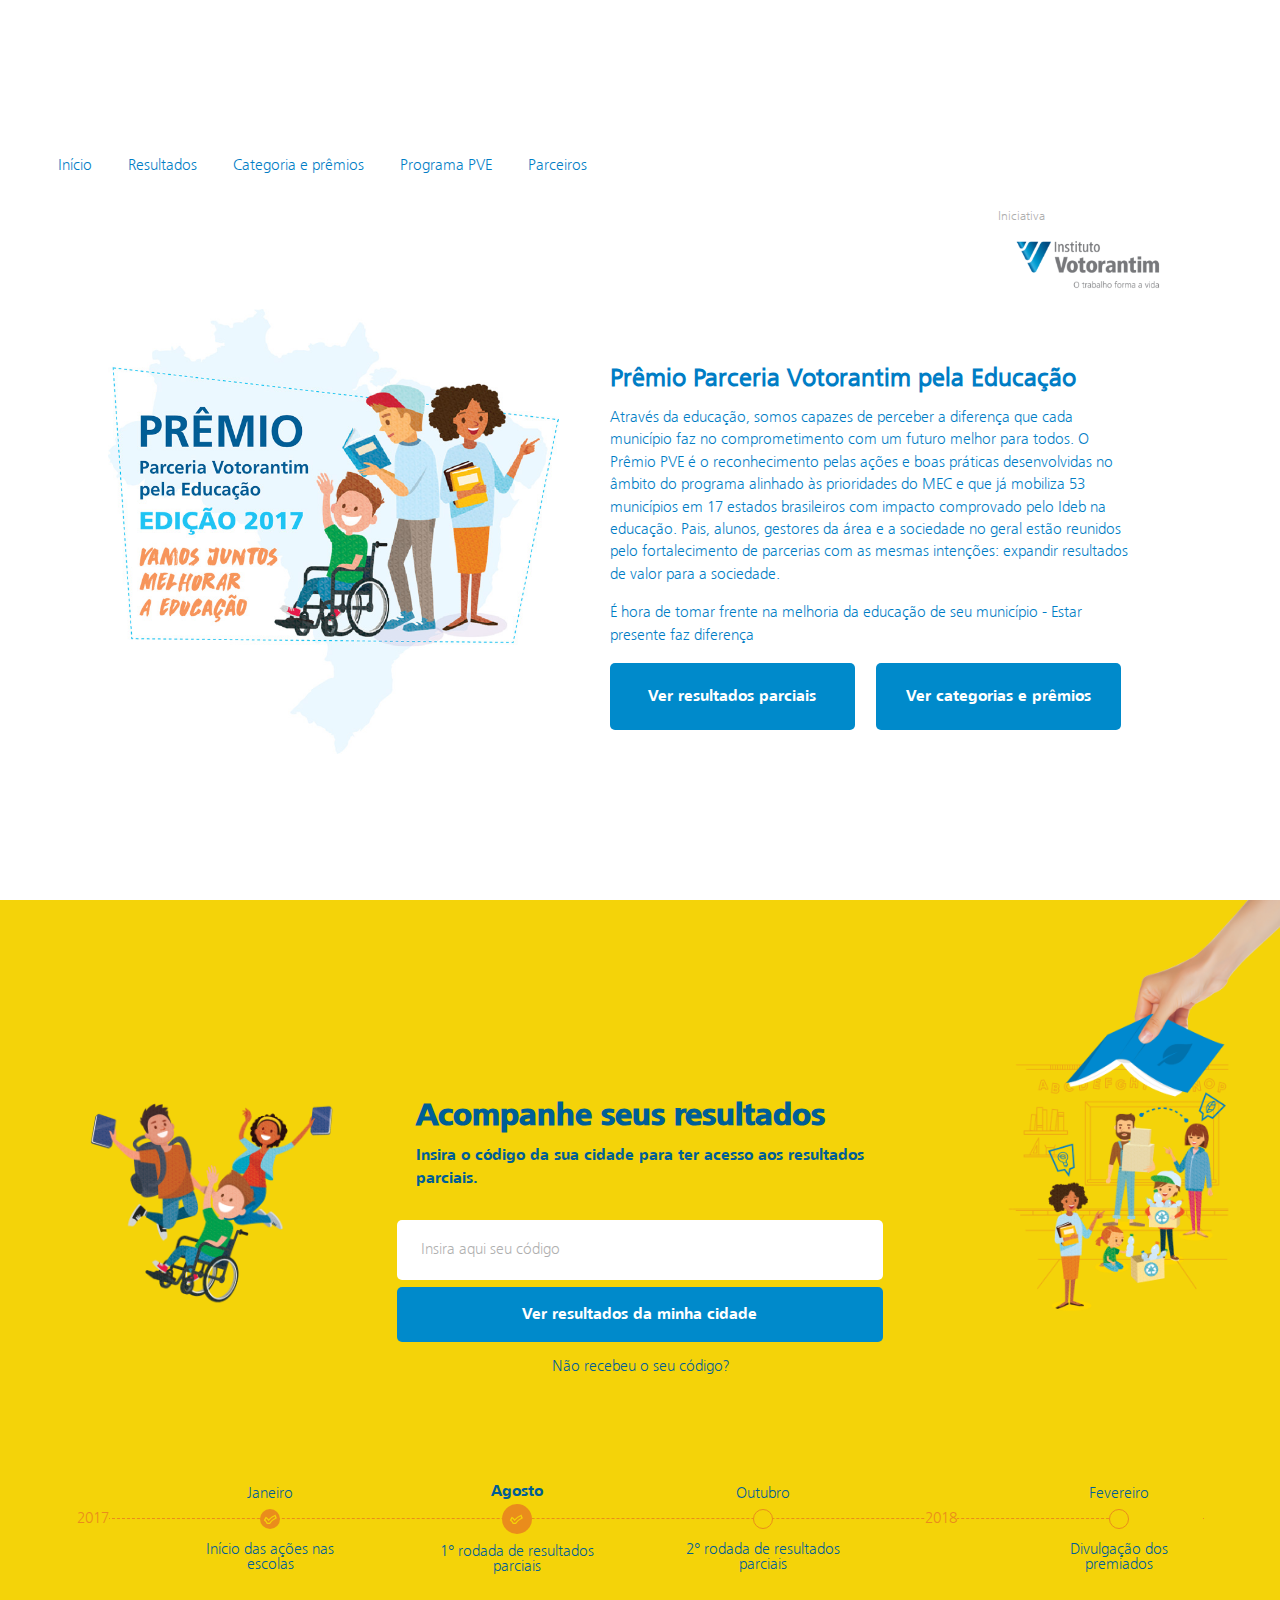
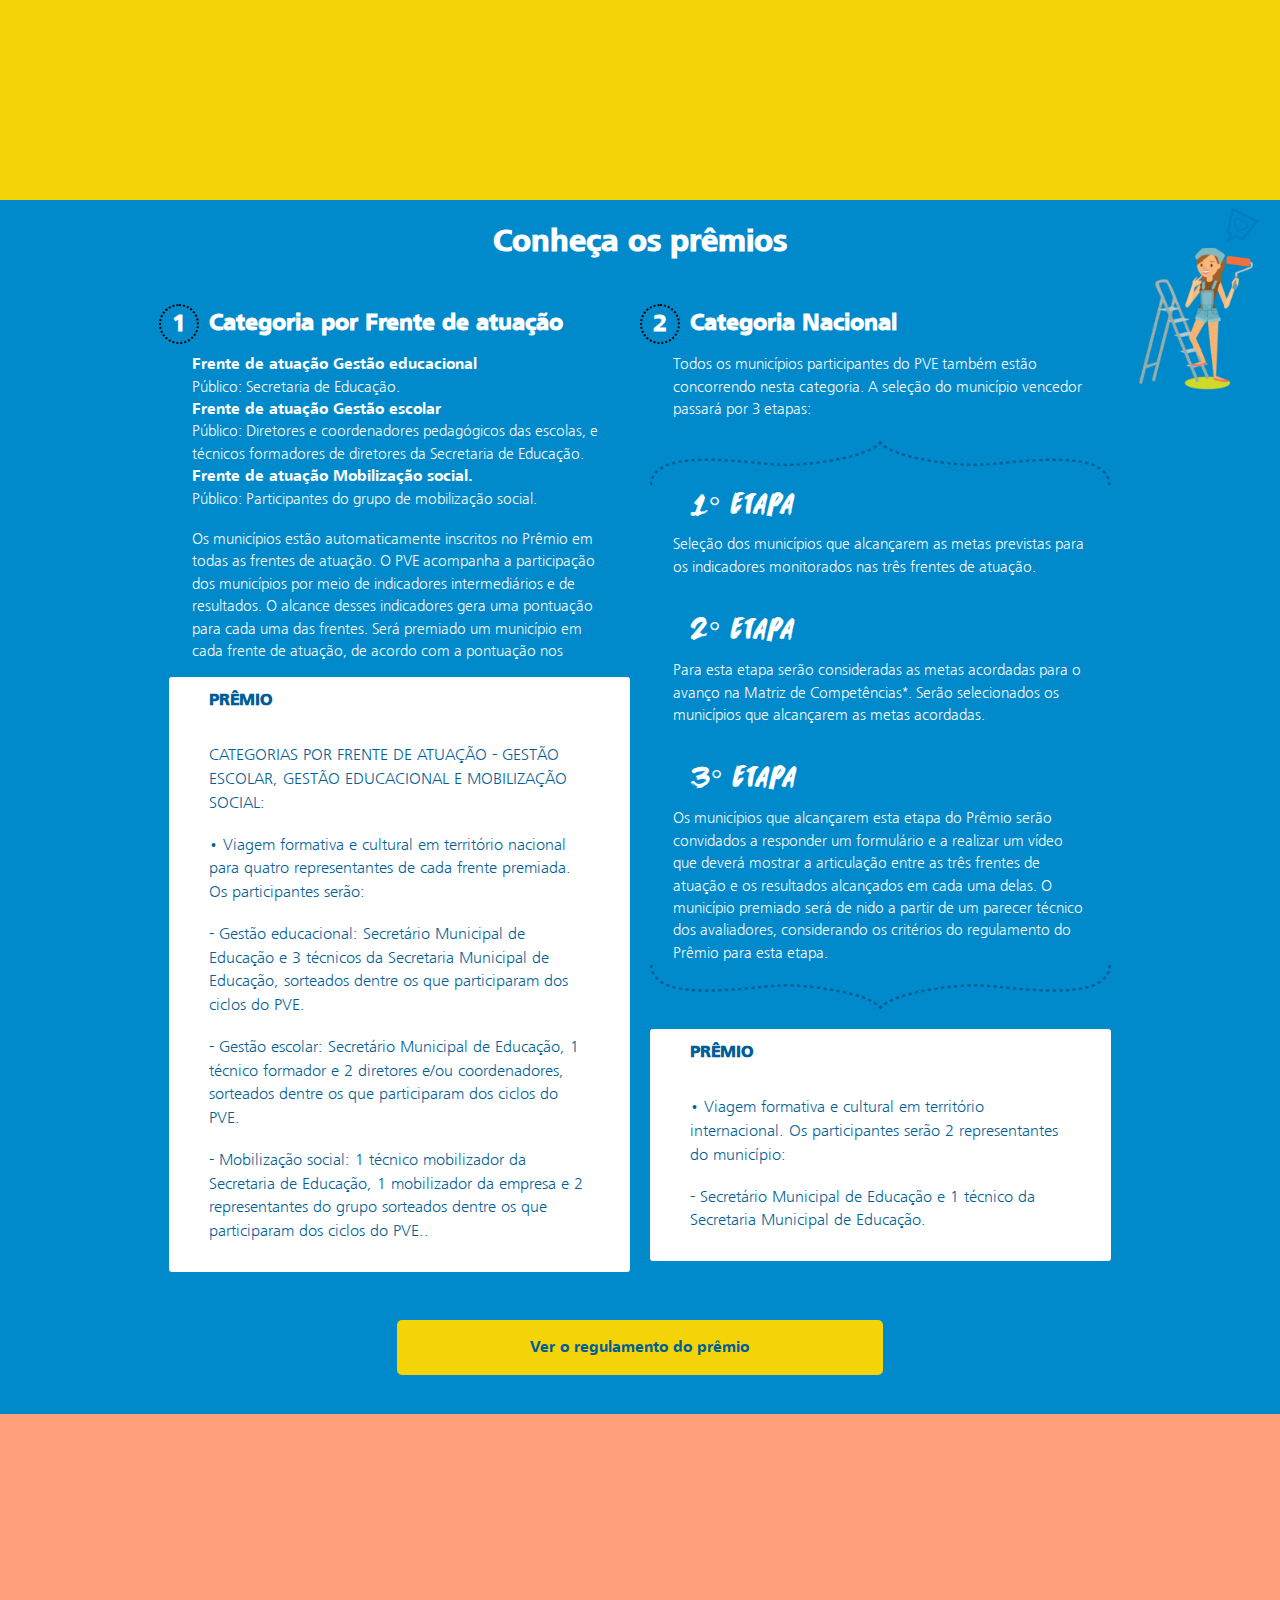
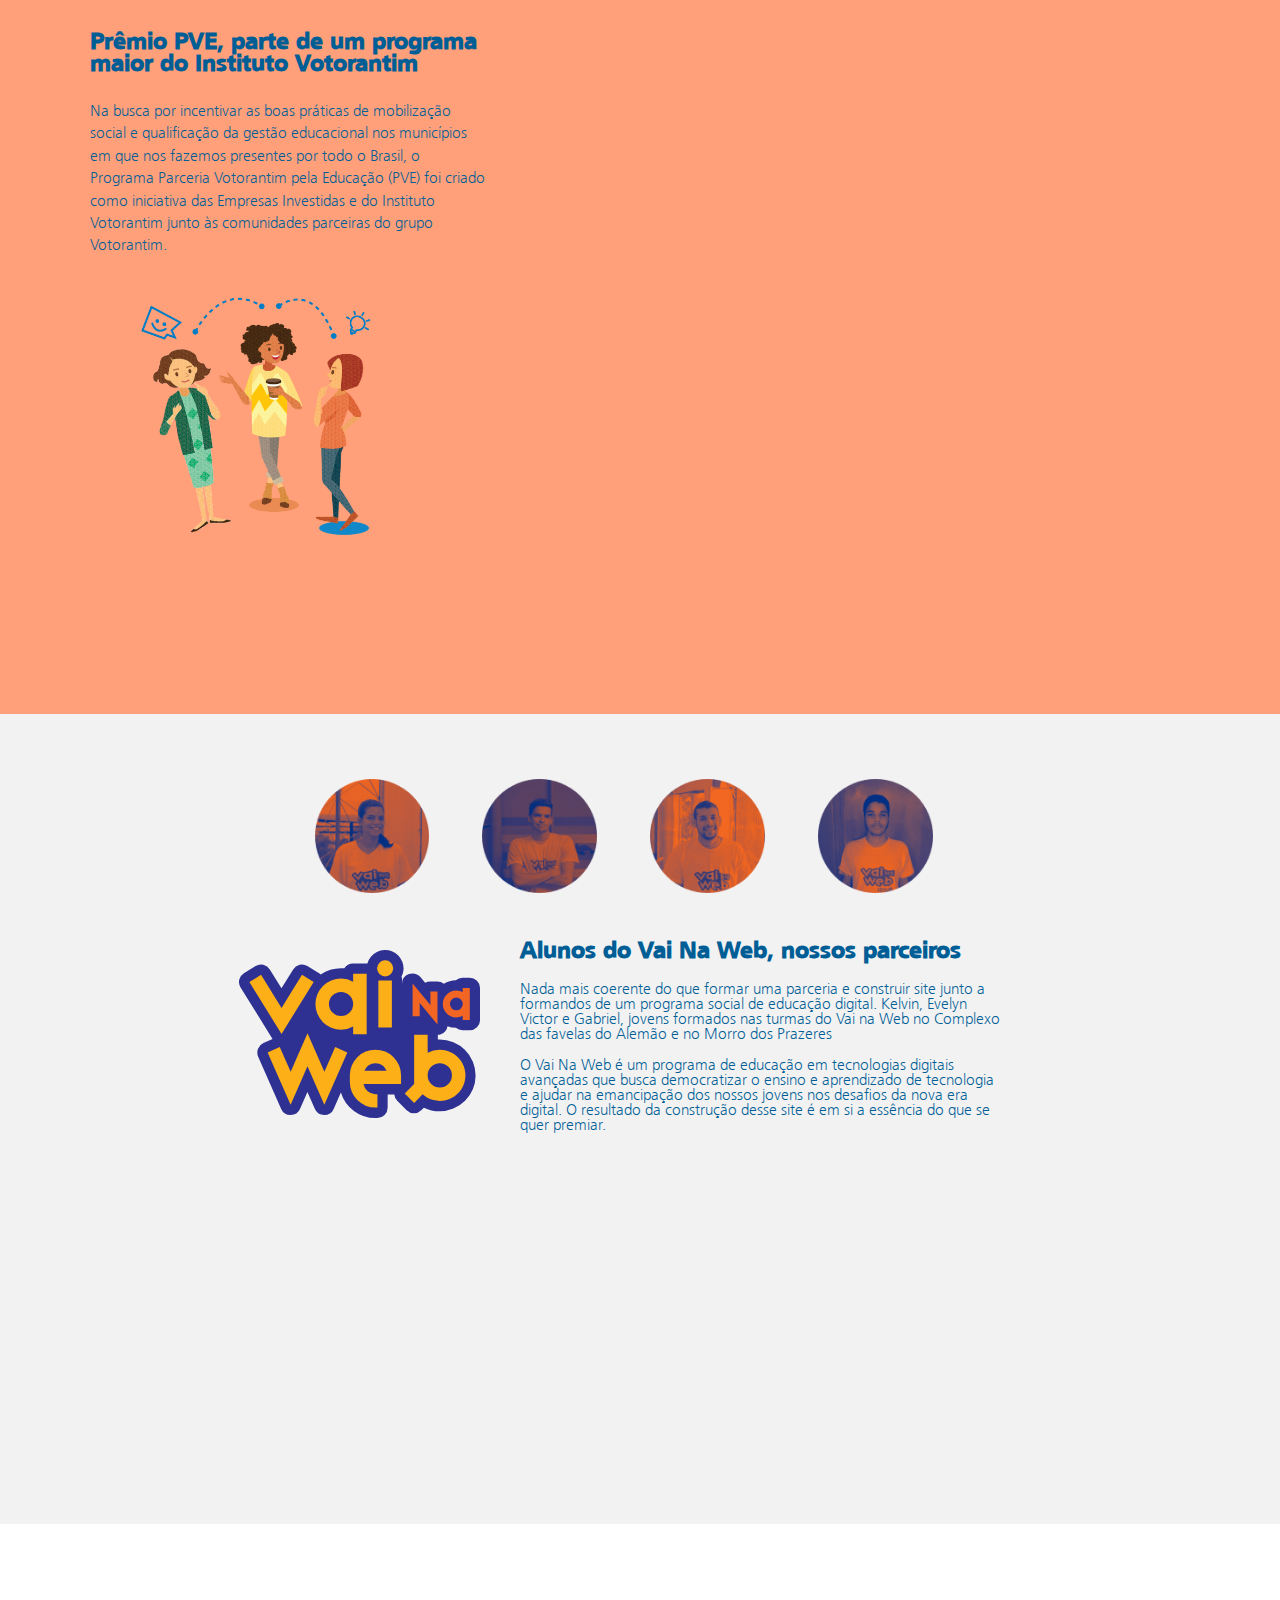
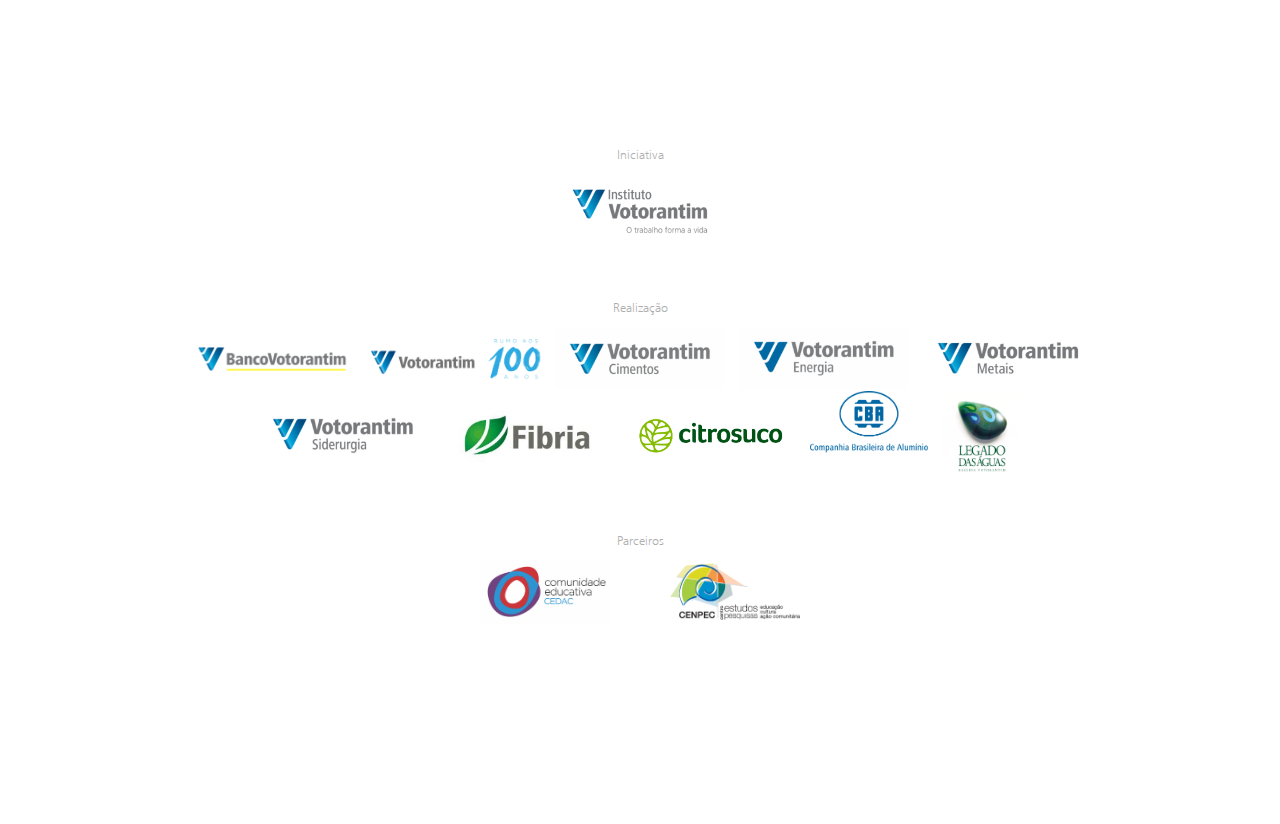
==== commit a61e49fd: "atualizando responsivo" ====
--- a/index.html
+++ b/index.html
@@ -128,7 +128,7 @@
 				</div>
 			</div>
 			<div class="div-sec-premios">
-				<h3 class="destaque-numero">2</h3>
+				<h3 class="destaque-numero-2">2</h3>
 				<h3>Categoria Nacional</h3>
 				<p class="p-premios">Todos os municípios participantes do PVE também estão concorrendo nesta categoria. A seleção do município vencedor passará por 3 etapas:</p>
 				<br>
@@ -192,18 +192,19 @@
 		<div class="div-rodape">
 			<p class="p-rodape">Iniciativa</p>
 			<img src="Assets/logo-institutovotorantim.png">
-			<img src="Assets/logo-bancovotorantim.png">
+			<!-- <img src="Assets/logo-bancovotorantim.png"> -->
 		</div>
 		<div class="div-rodape">
 			<p class="p-rodape">Realização</p>
+			<img src="Assets/logo-bancovotorantim.png">
 			<img src="Assets/logo-votorantim100anos.png">
 			<img src="Assets/logo-votorantimcimentos.png">
 			<img src="Assets/logo-vototrantimenergia.png">
 			<img src="Assets/logo-votorantimmetais.png">
 			<img src="Assets/logo-votorantimsiderurgia.png">
 			<img src="Assets/logo-fibira.png">
+			<img src="Assets/logo-citrosuco.png">
 			<img class="img-diferent" src="Assets/logo-cba.png">
-			<img src="Assets/logo-citrosuco.png">
 			<img class="img-diferent" src="Assets/logo-legadodasaguas.png">
 		</div>
 		<div class="div-rodape div-parceiros">
--- a/style.css
+++ b/style.css
@@ -326,6 +326,11 @@
 	text-decoration:none; 
 	margin-top: 17px;
 }
+
+/*---------------------------------------*/
+/*Aqui começa o código da Linha do Tempo*/
+/*---------------------------------------*/
+
 .conteiner-linha-do-tempo{
 	display: flex;
 	align-items: flex-end;
@@ -335,11 +340,10 @@
 @media(max-width: 640px){
 	.conteiner-linha-do-tempo{
 		height: auto;
-		margin:0;
-		margin-left: 100px;
+		margin:10% 0;
+		margin-left: 30%;
 		width: 50%;
-
-		/*background-color: blue;*/
+		max-width: 161.5px;
 	}
 }
 .linha-do-tempo{
@@ -351,10 +355,11 @@
 }
 @media(max-width: 640px){
 	.linha-do-tempo{
+		min-height: 70vh;
 		flex-direction: column;
 		border:none;
 		border-left: 1.5px dashed #EA8C1C;
-		justify-content: flex-start;
+		justify-content: space-between;
 		align-content: space-between;
 	}
 }
@@ -371,12 +376,10 @@
 @media(max-width: 640px){
 	.item-linha-do-tempo{
 		flex-wrap: nowrap;
-		width: 100%;
+		width: 150%;
 		top:0;
-		left: -50%;
-		align-items: baseline; 
-
-		/*background-color: pink;*/
+		left: -58%;
+		align-content: center;
 	}
 }
 .item-linha-do-tempo-ano{
@@ -385,8 +388,11 @@
 }
 @media (max-width: 640px){
 	.item-linha-do-tempo-ano{
-		/*width: auto;*/
 		top:0px;
+		left: -50%;
+	}
+	.item-linha-do-tempo-ano p{
+		margin-top: 0;
 	}	
 }
 .ano-timeline{
@@ -404,6 +410,11 @@
 	text-align: center;
 	width: 100%;
 	margin-bottom: 5px;
+}
+@media (max-width: 640px){
+	.mes-timeline{
+		width: 30%;
+	}	
 }
 .mes-timeline-vigente{
 	font-family: 'FrutigerNextLT-Bold', sans-serif, arial;
@@ -442,16 +453,33 @@
 	text-align: center;
 	margin-top: 10px;
 }
-
+@media (max-width: 640px){
+	.descricao-timeline{
+		width: 50%;
+		max-width: 124.5px;
+		margin-left: 7px;
+		text-align: left;
+	}
+}
 .fim {
 	position: absolute;
 	right: 0;
 	background: #F4D309;
 	height: 100%;
 	width: 50%;
-
-	/*background: red;*/
-}
+}
+@media (max-width: 640px){
+	.fim{
+		bottom: 0;
+		height: 50%;
+		width: 100%;
+	}
+}
+
+/*---------------------------------------*/
+/*Aqui termina o código da Linha do Tempo*/
+/*---------------------------------------*/
+
 #sec-premio{
 	min-height: 100vh;
 	/*max-height: 220vh;*/
@@ -482,7 +510,7 @@
 
 @media (max-width: 640px){
 	.titulo-premio{
-
+		font-size: 1.8em;
 	}
 }
 .div-sec-premios{
@@ -509,7 +537,8 @@
 
 @media (max-width: 640px){
 	.div-sec-premios h3{
-	 	/*left:5px;*/
+	 	line-height: 1em;
+	 	font-size: 1.5em;
 	}
 }
 
@@ -538,6 +567,30 @@
 
 	}
 } 
+
+.destaque-numero-2{
+	font-size: 1.69em;
+	position: absolute;
+	top:-8px;
+	left: -50px;
+	width: 40px;
+	height: 40px;
+	border-radius: 50%;
+	border: dotted 2px #000;
+	display: flex;
+	justify-content: center;
+	align-items: center;
+	margin: 0;
+}
+
+@media(max-width: 640px) {
+	.destaque-numero-2{
+		position: absolute;
+		top:-10px;
+		left: -45px;
+		margin-left: 80%;
+	}
+}
 .p-premios{
 	font-family: 'FrutigerNextLT-Light', sans-serif, arial;
 	/*font-weight: 300;*/
@@ -563,7 +616,7 @@
 	color: #ffffff;
 	text-align: left;
 	margin: 0px 40px;
-	margin-bottom: 3%;
+	margin-bottom: 2.80%;
 }
 
 
@@ -577,6 +630,12 @@
 	margin-top: 3%;
 
 }
+@media (max-width: 640){
+	.div-premios{
+		opacity:0.8;
+		padding:7px 20px;
+	}
+}
 .div-premios h3{
 	font-family: 'FrutigerNextLT-Bold', sans-serif, arial;
 	/*font-weight: 700;*/
@@ -587,6 +646,13 @@
 	margin: 0;
 	margin-bottom: 30px;
 } 
+
+@media (max-width: 640){
+	.div-premios h3{
+		margin-bottom: 0;
+		margin-top: 12px;
+	}
+}
 .div-premios p{
 	font-family: 'FrutigerNextLT-Light', sans-serif, arial;
 	/*font-weight: 300;*/
@@ -597,6 +663,12 @@
 	margin: 0;
 	margin-top: 10px;
 	margin-bottom: 18px;
+}
+
+@media (max-width: 640){
+	.div-premios p{
+
+	}
 }
 .regulamento-do-premio{
 	display:flex;
@@ -638,7 +710,7 @@
 #sec-pve{
 	min-height: 100vh;
 	padding-top: 5%;
-	background-color: tomato;
+	background-color:#ffa07a;
 	/*opacity:0.9;*/
 	display: flex;
 	justify-content: center;
@@ -682,7 +754,7 @@
 
 @media (max-width: 640px){
 	.titulo-pve{
-
+		line-height: 1.1em;
 	}
 }
 
@@ -776,6 +848,7 @@
 .fto-dev{
 	width:13%;
 	margin:3%;
+	left: 7%;
 	/*height: auto;*/
 }
 
@@ -783,6 +856,7 @@
 	.fto-dev{
 		width:18%;
 		margin-left:5%;
+		left: 20px;
 	}
 }
 
@@ -859,12 +933,14 @@
 	flex-direction: column;
 	align-items: center;
 	justify-content: center;
+
 }
 
 @media (max-width: 640px){
 	#rodape{
 		width: 78vh;
 		flex-wrap: wrap;
+		right: 40%;
 	}
 }	
 
@@ -874,12 +950,13 @@
 	flex-flow: row wrap;
 	justify-content: center;
 	align-items: center;
+	padding: 14px;
 }
 
 @media (max-width: 640px){
 	.div-rodape{
 		width: 90%;
-		margin-left: 30%;
+		margin-left:30%;
 	}
 }
 
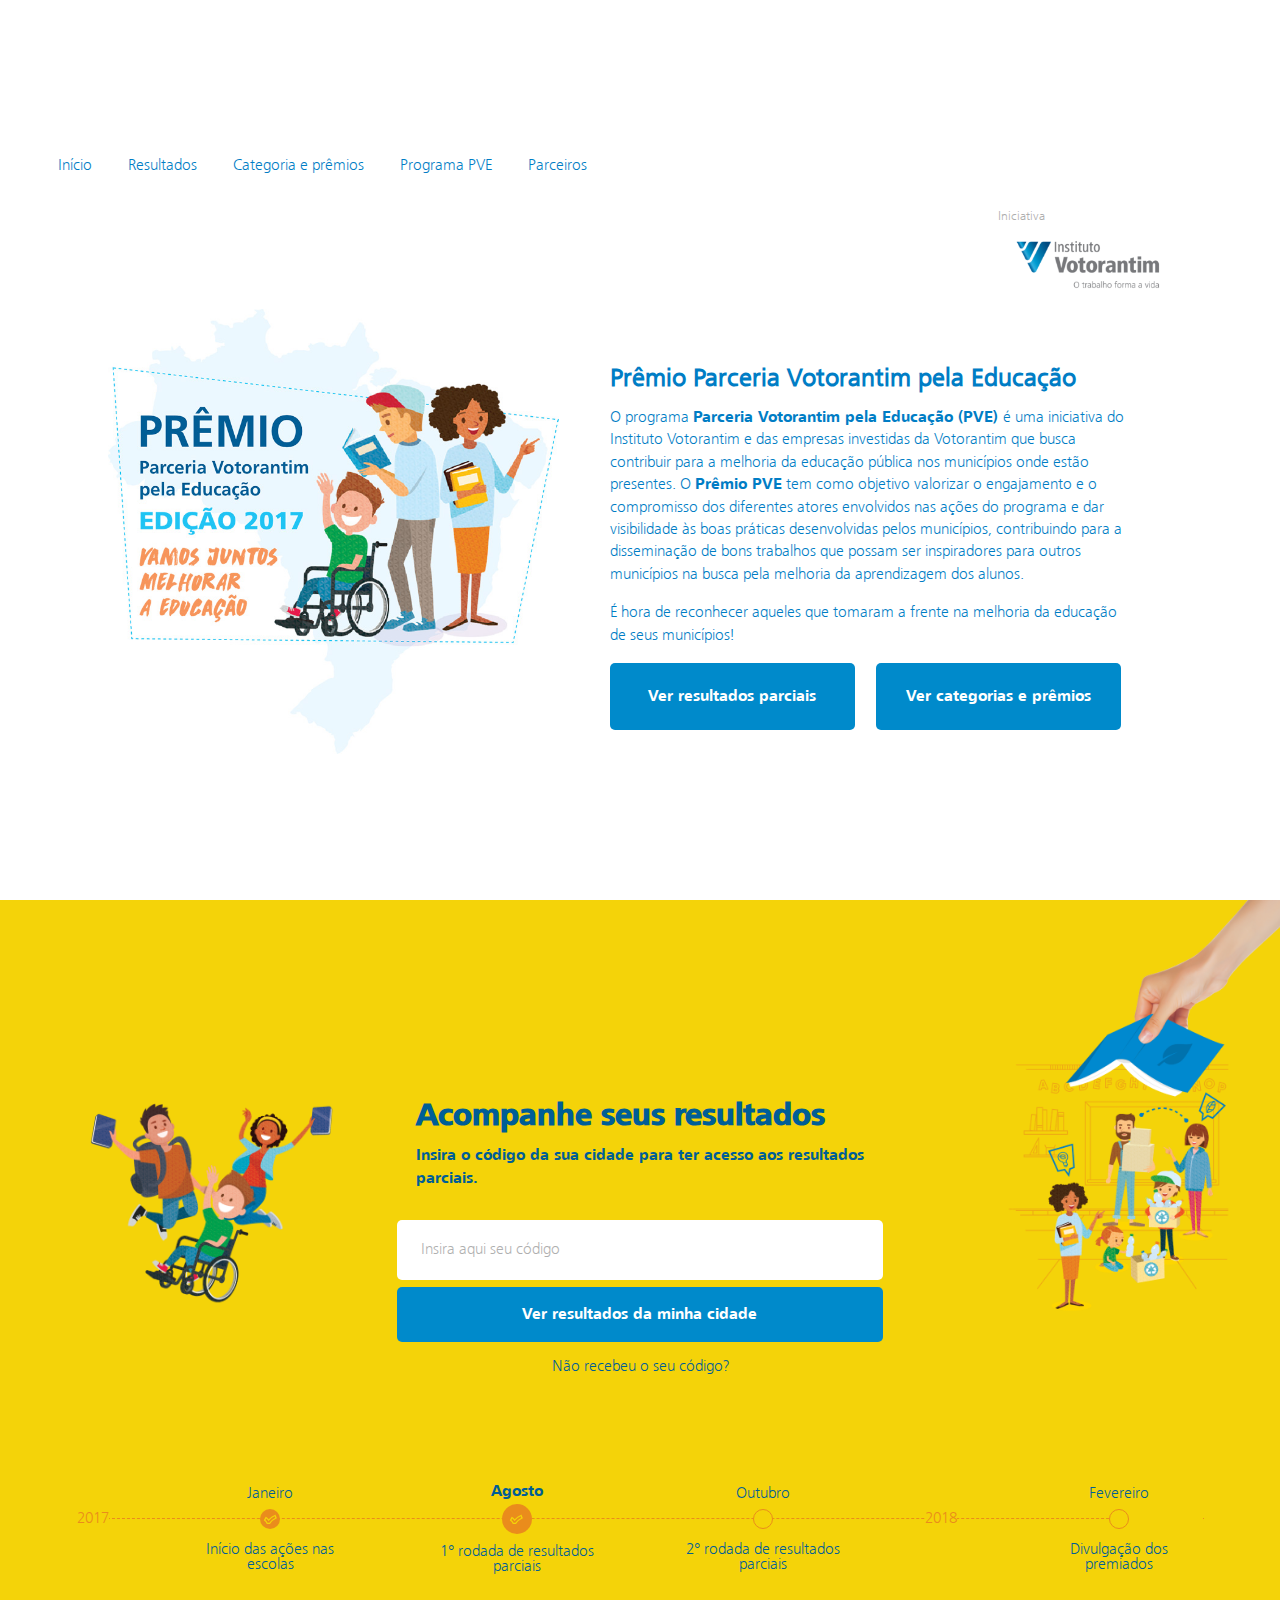
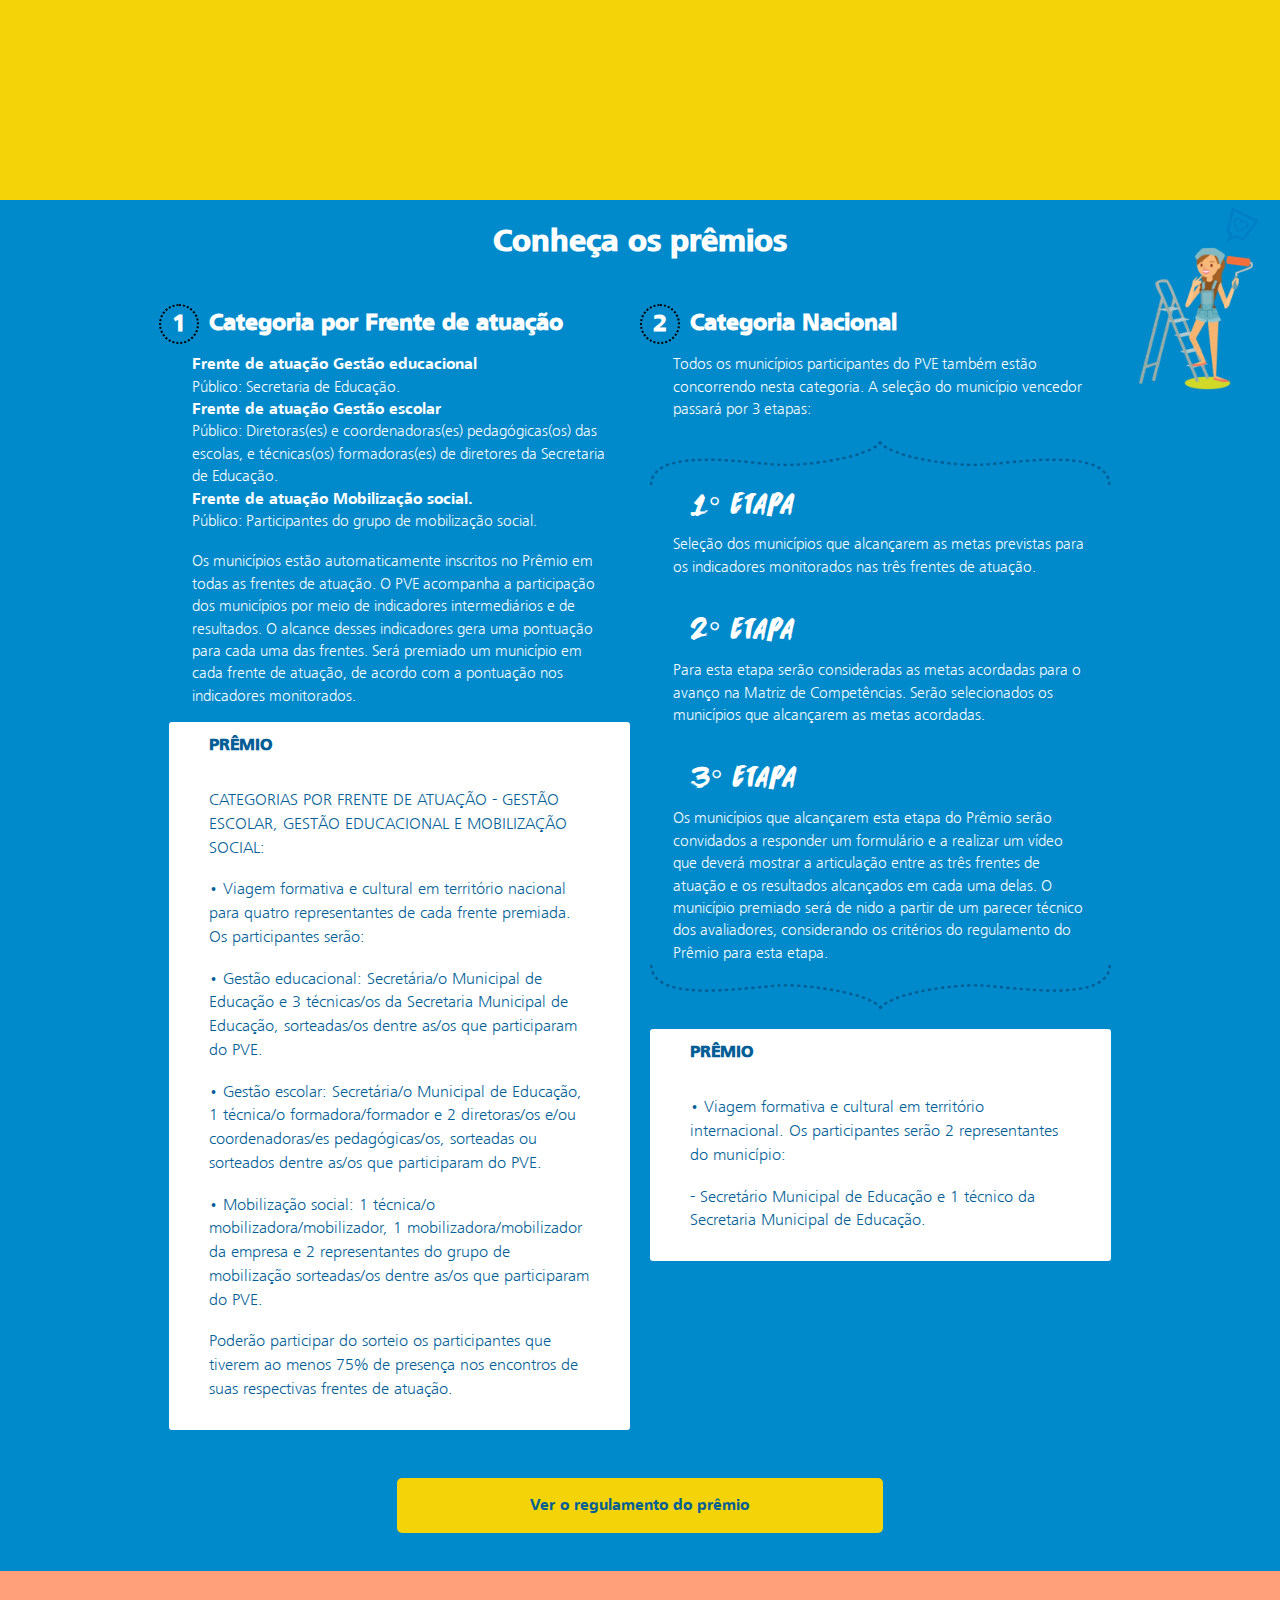
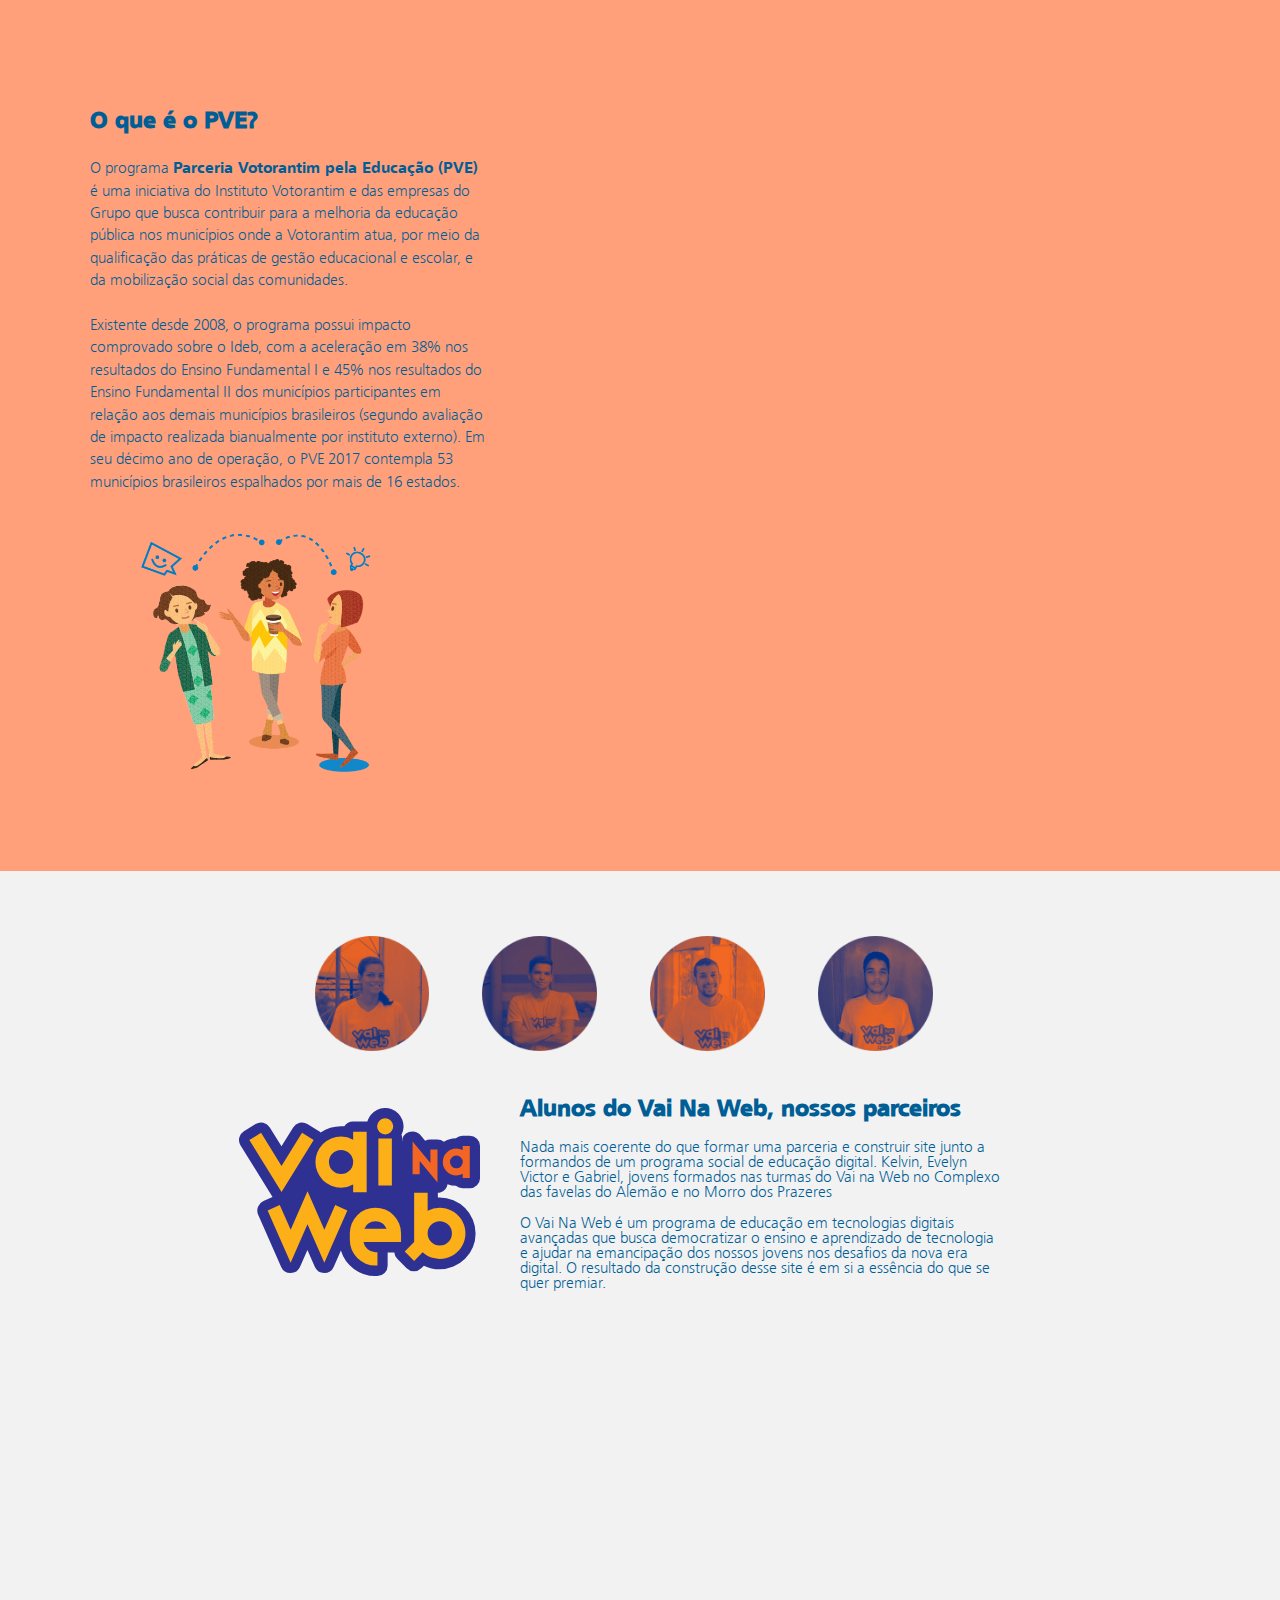
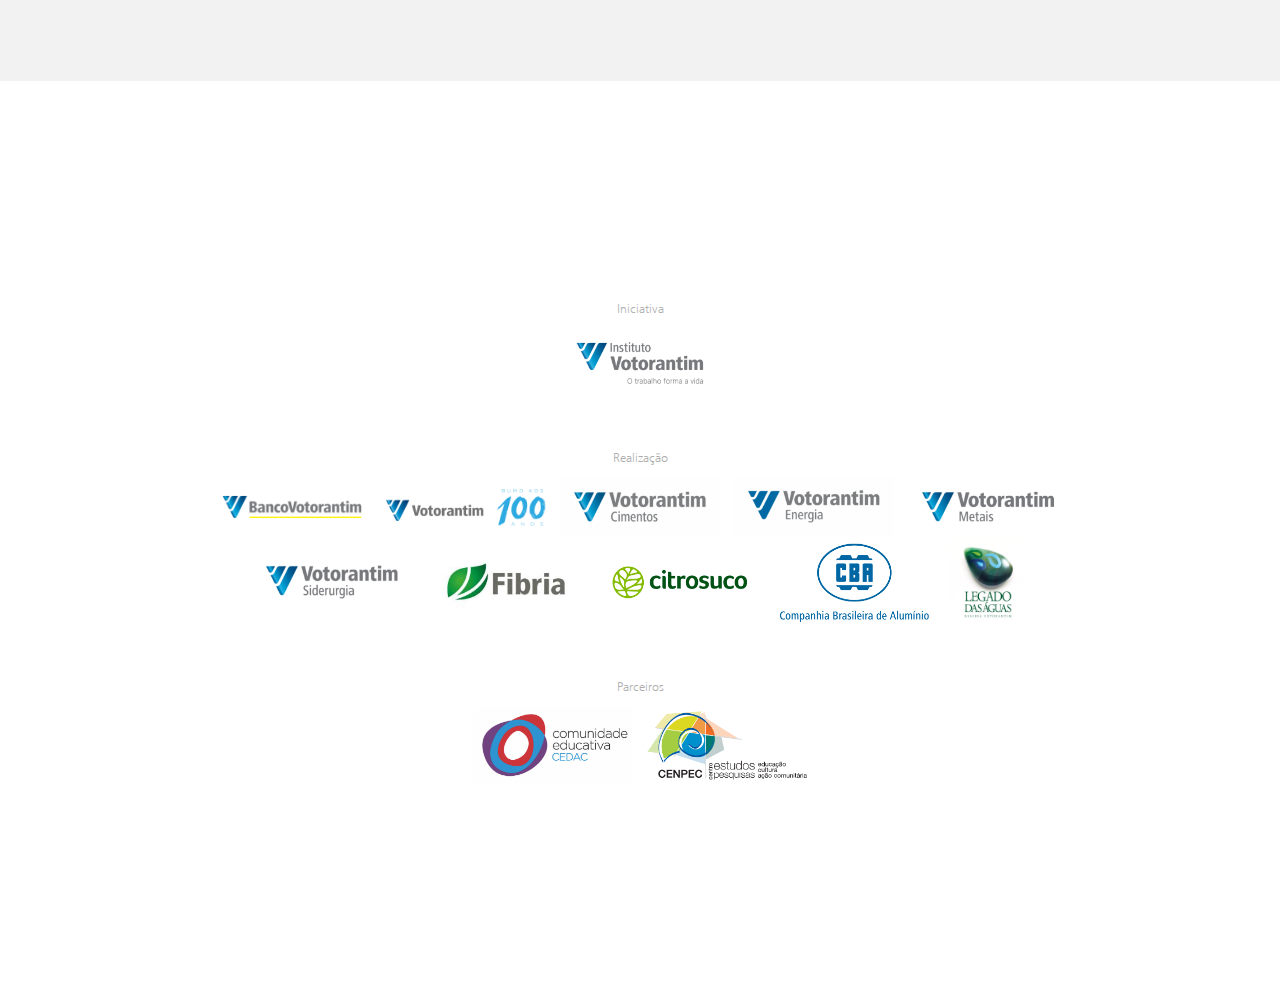
==== commit ce211424: "modificando css" ====
--- a/index.html
+++ b/index.html
@@ -36,10 +36,11 @@
 			<img class="img-home" src="Assets/ilustra.jpg">
 			<div class="div-content-home">
 				<h1 class="home-titulo">Prêmio Parceria Votorantim pela Educação</h1>
-				<p class="home-descricao">Através da educação, somos capazes de perceber a diferença que cada município faz no comprometimento com um futuro melhor para todos. O Prêmio PVE é o reconhecimento pelas ações e boas práticas desenvolvidas no âmbito do programa alinhado às prioridades do MEC e que já mobiliza 53 municípios em 17 estados brasileiros com impacto comprovado pelo Ideb na educação. Pais, alunos, gestores da área e a sociedade no geral
-				estão reunidos pelo fortalecimento de parcerias com as mesmas intenções: expandir resultados de valor para a sociedade.</p>
-				<p class="home-descricao">É hora de tomar frente na melhoria da educação de seu município - Estar
-				presente faz diferença</p>
+				<p class="home-descricao">O programa <span class="negrito-pve"> Parceria Votorantim pela Educação (PVE) </span> é uma iniciativa do Instituto Votorantim e das empresas investidas da Votorantim que busca contribuir para a melhoria da educação pública nos municípios onde estão presentes. 
+				O <span class="negrito-pve">Prêmio PVE</span> tem como objetivo valorizar o engajamento e o compromisso dos diferentes atores envolvidos nas ações do programa e dar visibilidade às boas práticas desenvolvidas pelos municípios, contribuindo para a disseminação de bons trabalhos que possam ser inspiradores para outros municípios na busca pela melhoria da aprendizagem dos alunos.
+				</p>
+				<p class="home-descricao">É hora de reconhecer aqueles que tomaram a frente na melhoria da educação de seus municípios!
+				</p>
 			
 				<div class="div-home-pesquisa">
 					<a href="#sec-pesquisa" class="div-pesquisa">
@@ -111,21 +112,22 @@
 				<p class="p-premios p-catpremios-bold">Frente de atuação Gestão educacional</p>
 				<p class="p-premios">Público: Secretaria de Educação.</p>
 				<p class="p-premios p-catpremios-bold">Frente de atuação Gestão escolar </p>
-				<p class="p-premios">Público: Diretores e coordenadores pedagógicos das escolas, e técnicos formadores de diretores da Secretaria de Educação.</p>
+				<p class="p-premios">Público: Diretoras(es) e coordenadoras(es) pedagógicas(os) das escolas, e técnicas(os) formadoras(es) de diretores da Secretaria de Educação.</p>
 				<p class="p-premios p-catpremios-bold"> Frente de atuação Mobilização social.</p>
 				<p class="p-premios">Público: Participantes do grupo de mobilização social.</p>
 				<br>
-				<p class="p-premios">Os municípios estão automaticamente inscritos no Prêmio em todas as frentes de atuação. O PVE acompanha a participação dos municípios por meio de indicadores intermediários e de resultados. O alcance desses indicadores gera uma pontuação para cada uma das frentes. Será premiado um município em cada frente de atuação, de acordo com a pontuação nos</p>
+				<p class="p-premios">Os municípios estão automaticamente inscritos no Prêmio em todas as frentes de atuação. O PVE acompanha a participação dos municípios por meio de indicadores intermediários e de resultados. O alcance desses indicadores gera uma pontuação para cada uma das frentes. Será premiado um município em cada frente de atuação, de acordo com a pontuação nos indicadores monitorados.</p>
 			
 				<div class="div-premios">
 					<h3>PRÊMIO</h3>
 					<p>CATEGORIAS POR FRENTE DE ATUAÇÃO - GESTÃO ESCOLAR, GESTÃO EDUCACIONAL E MOBILIZAÇÃO SOCIAL:</p>
 					<p>• Viagem formativa e cultural em território nacional para quatro representantes de cada frente premiada. Os participantes serão:</p>
-					<p>- Gestão educacional: Secretário Municipal de Educação e 3 técnicos da Secretaria Municipal de Educação, sorteados dentre os que participaram dos ciclos do PVE. </p>
-					<p>- Gestão escolar: Secretário Municipal de Educação, 1 técnico formador e 2 diretores e/ou coordenadores, sorteados dentre os que participaram dos ciclos do PVE. </p>
-					<p>- Mobilização social: 1 técnico mobilizador da Secretaria de Educação, 1 mobilizador da empresa e 2 representantes do grupo sorteados dentre os que
-					participaram dos ciclos do PVE..</p>
+					<p>• Gestão educacional: Secretária/o Municipal de Educação e 3 técnicas/os da Secretaria Municipal de Educação, sorteadas/os dentre as/os que participaram do PVE. </p>
+					<p>• Gestão escolar: Secretária/o Municipal de Educação, 1 técnica/o formadora/formador e 2 diretoras/os e/ou coordenadoras/es pedagógicas/os, sorteadas ou sorteados dentre as/os que participaram do PVE.</p>
+					<p>• Mobilização social: 1 técnica/o mobilizadora/mobilizador, 1 mobilizadora/mobilizador da empresa e 2 representantes do grupo de mobilização sorteadas/os dentre as/os que participaram do PVE.</p>
+					<p>Poderão participar do sorteio os participantes que tiverem ao menos 75% de presença nos encontros de suas respectivas frentes de atuação.</p>
 				</div>
+
 			</div>
 			<div class="div-sec-premios">
 				<h3 class="destaque-numero-2">2</h3>
@@ -138,7 +140,7 @@
 				<br>
 				<br>
 				<h4 class="etapas">2° ETAPA</h4>
-				<p class="p-premios">Para esta etapa serão consideradas as metas acordadas para o avanço na Matriz de Competências*. Serão selecionados os municípios que alcançarem as metas acordadas.</p>
+				<p class="p-premios">Para esta etapa serão consideradas as metas acordadas para o avanço na Matriz de Competências. Serão selecionados os municípios que alcançarem as metas acordadas.</p>
 				<br>
 				<br>
 				<h4 class="etapas">3° ETAPA</h4>
@@ -157,15 +159,13 @@
 		</section>
 		<section id="sec-pve">
 			<div class="div-pve-descricao">
-				<h2 class="titulo-pve">	Prêmio PVE, parte de um programa maior do Instituto	Votorantim</h2>
-				<p class="p-pve">Na busca por incentivar as boas práticas de
-								mobilização social e qualificação da gestão
-								educacional nos municípios em que nos fazemos
-								presentes por todo o Brasil, o Programa Parceria
-								Votorantim pela Educação (PVE) foi criado como
-								iniciativa das Empresas Investidas e do Instituto
-								Votorantim junto às comunidades parceiras do
-								grupo Votorantim.</p>
+				<h2 class="titulo-pve">O que é o PVE?</h2>
+				<p class="p-pve">O programa <span class="negrito-pve">Parceria Votorantim pela Educação (PVE)</span> é uma iniciativa do Instituto Votorantim e das empresas do Grupo que busca contribuir para a melhoria da educação pública nos municípios onde a Votorantim atua, por meio da qualificação das práticas de gestão educacional e escolar, e da mobilização social das comunidades.
+				<br>
+				<br>
+				Existente desde 2008, o programa possui impacto comprovado sobre o Ideb, com a aceleração em 38% nos resultados do Ensino Fundamental I e 45% nos resultados do Ensino Fundamental II dos municípios participantes em relação aos demais municípios brasileiros (segundo avaliação de impacto realizada bianualmente por instituto externo).
+				Em seu décimo ano de operação, o PVE 2017 contempla 53 municípios brasileiros espalhados por mais de 16 estados.
+				</p>
 				<img class="img-pve" src="Assets/ilustra3.png" width="100" height="100">
 			</div>
 				<iframe class="video" src=" https://www.youtube.com/embed/u7GMEMqOxIk" frameborder="0" allowfullscreen></iframe>
--- a/style.css
+++ b/style.css
@@ -104,6 +104,7 @@
 		align-items:center;
 	}
 }
+
 .img-home{
 	/*height: 400px;*/
 	width: 36%;
@@ -526,6 +527,12 @@
 		width: 110em;
 	}
 }
+
+@media(max-width:568px){
+	.div-sec-premios{
+
+	}
+}
 .div-sec-premios h3{
 	font-family:'FrutigerNextLT-Bold', sans-serif, arial;
 	font-size: 1.5em;
@@ -670,6 +677,7 @@
 
 	}
 }
+
 .regulamento-do-premio{
 	display:flex;
 	justify-content:center;
@@ -758,6 +766,10 @@
 	}
 }
 
+.negrito-pve{
+	font-family: 'FrutigerNextLT-Bold', sans-serif, arial;
+}
+
 .p-pve{
 	font-family: 'FrutigerNextLT-Light', sans-serif, arial;
 	font-weight: 300;
@@ -790,11 +802,16 @@
 .video{
 	width: 50%;
 	height: 55vh;
-
+	position:relative;
+	top:-120px;
+	left: 0;
 }
 
 @media (max-width: 640px){
 	.video{
+		position:relative;
+		top:0;
+		left:0;
 		width: 100%;
 		height:40vh;
 		padding:15px;
@@ -955,8 +972,8 @@
 
 @media (max-width: 640px){
 	.div-rodape{
-		width: 90%;
-		margin-left:30%;
+		width: 80%;
+		margin-left:25%;
 	}
 }
 
@@ -978,13 +995,14 @@
 }
 
 .div-rodape img {
-	max-width: 170px;
+	max-width: 160px;
 	margin: 0 7px;
 }
 
 @media (max-width: 640px){
 	.div-rodape img{
-		width: 100px;
+		max-width: 32%;
+		/*padding: 2px;	*/
 	}
 }
 
@@ -995,17 +1013,18 @@
 
 @media (max-width: 640px){
 	.img-diferent{
-
+		max-height:60px;
 	}
 }
 
 .div-parceiros img {
-	width: 130px;
-	margin: 0 30px;
+	width: auto;
+	height:auto;
 }
 
 @media (max-width: 640px){
 	.div-parceiros img{
-
+		max-height: 40px;
+		padding-left: 15px;
 	}
 }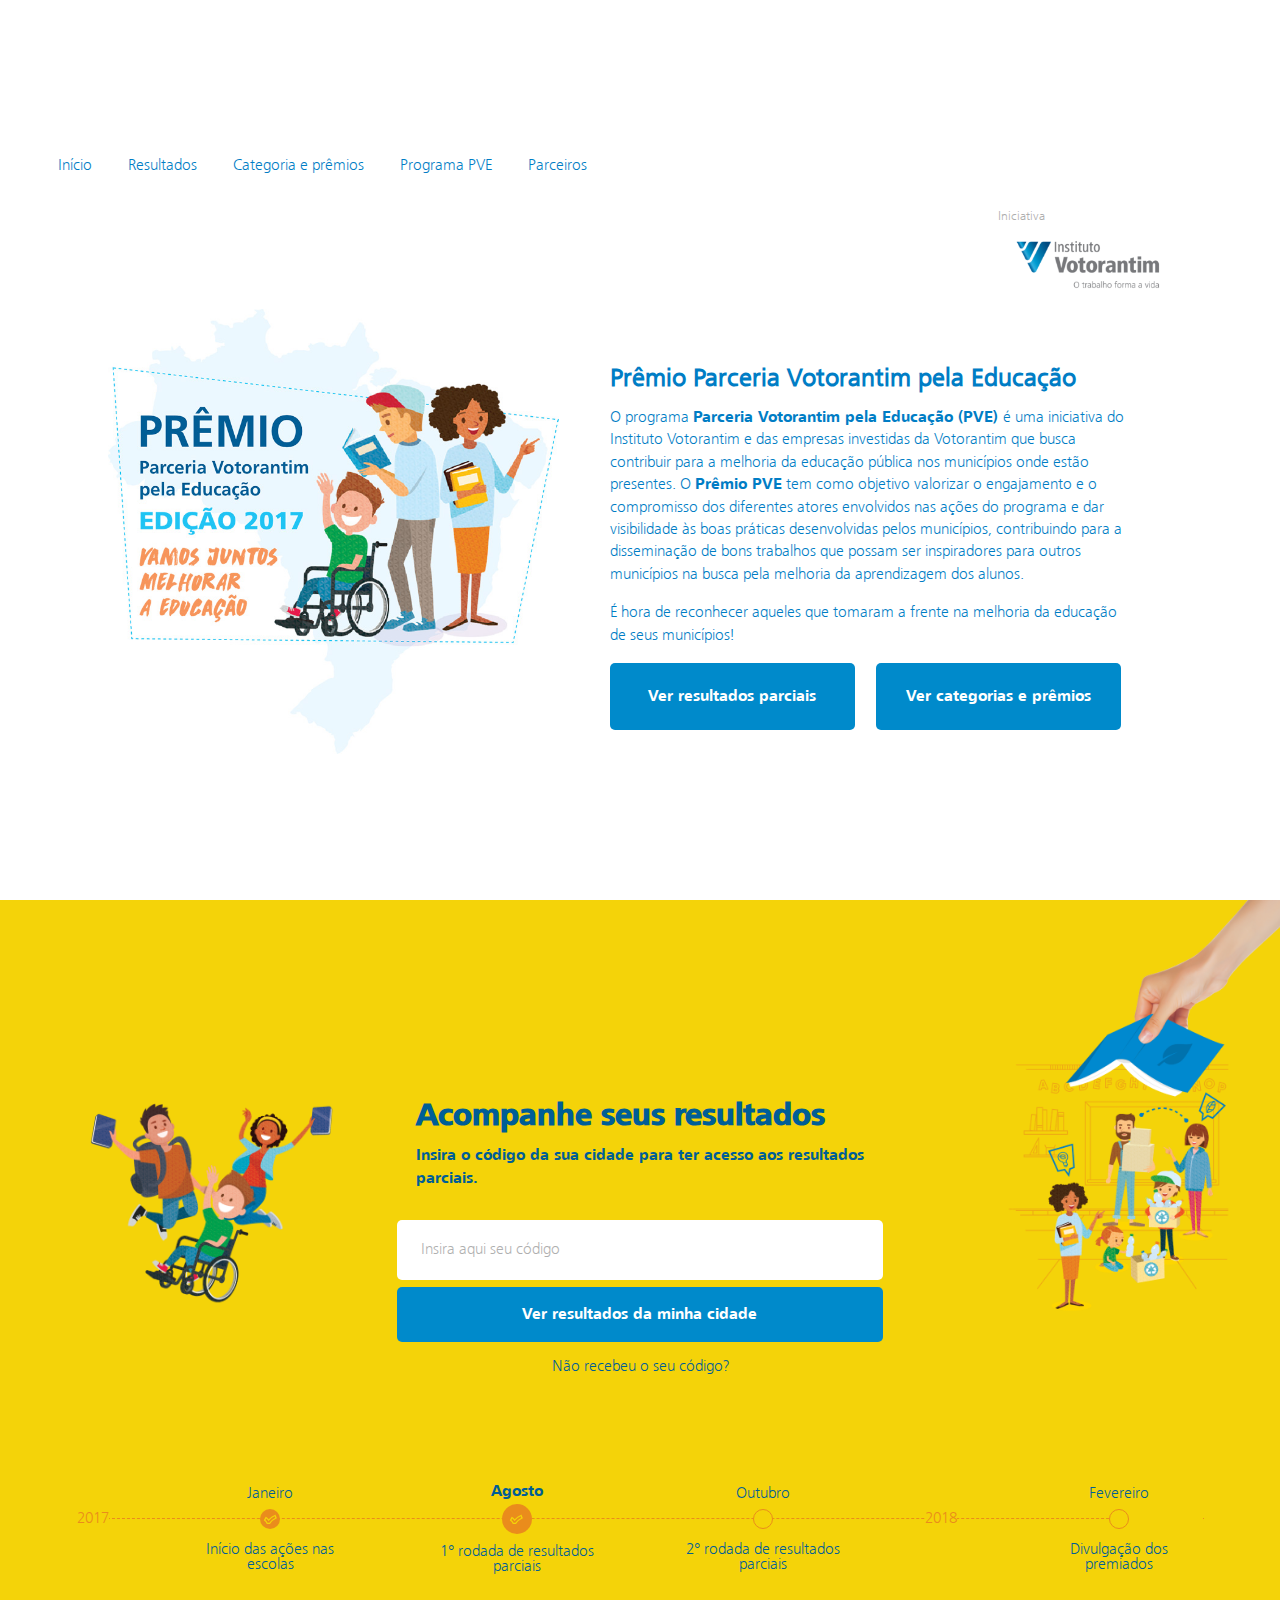
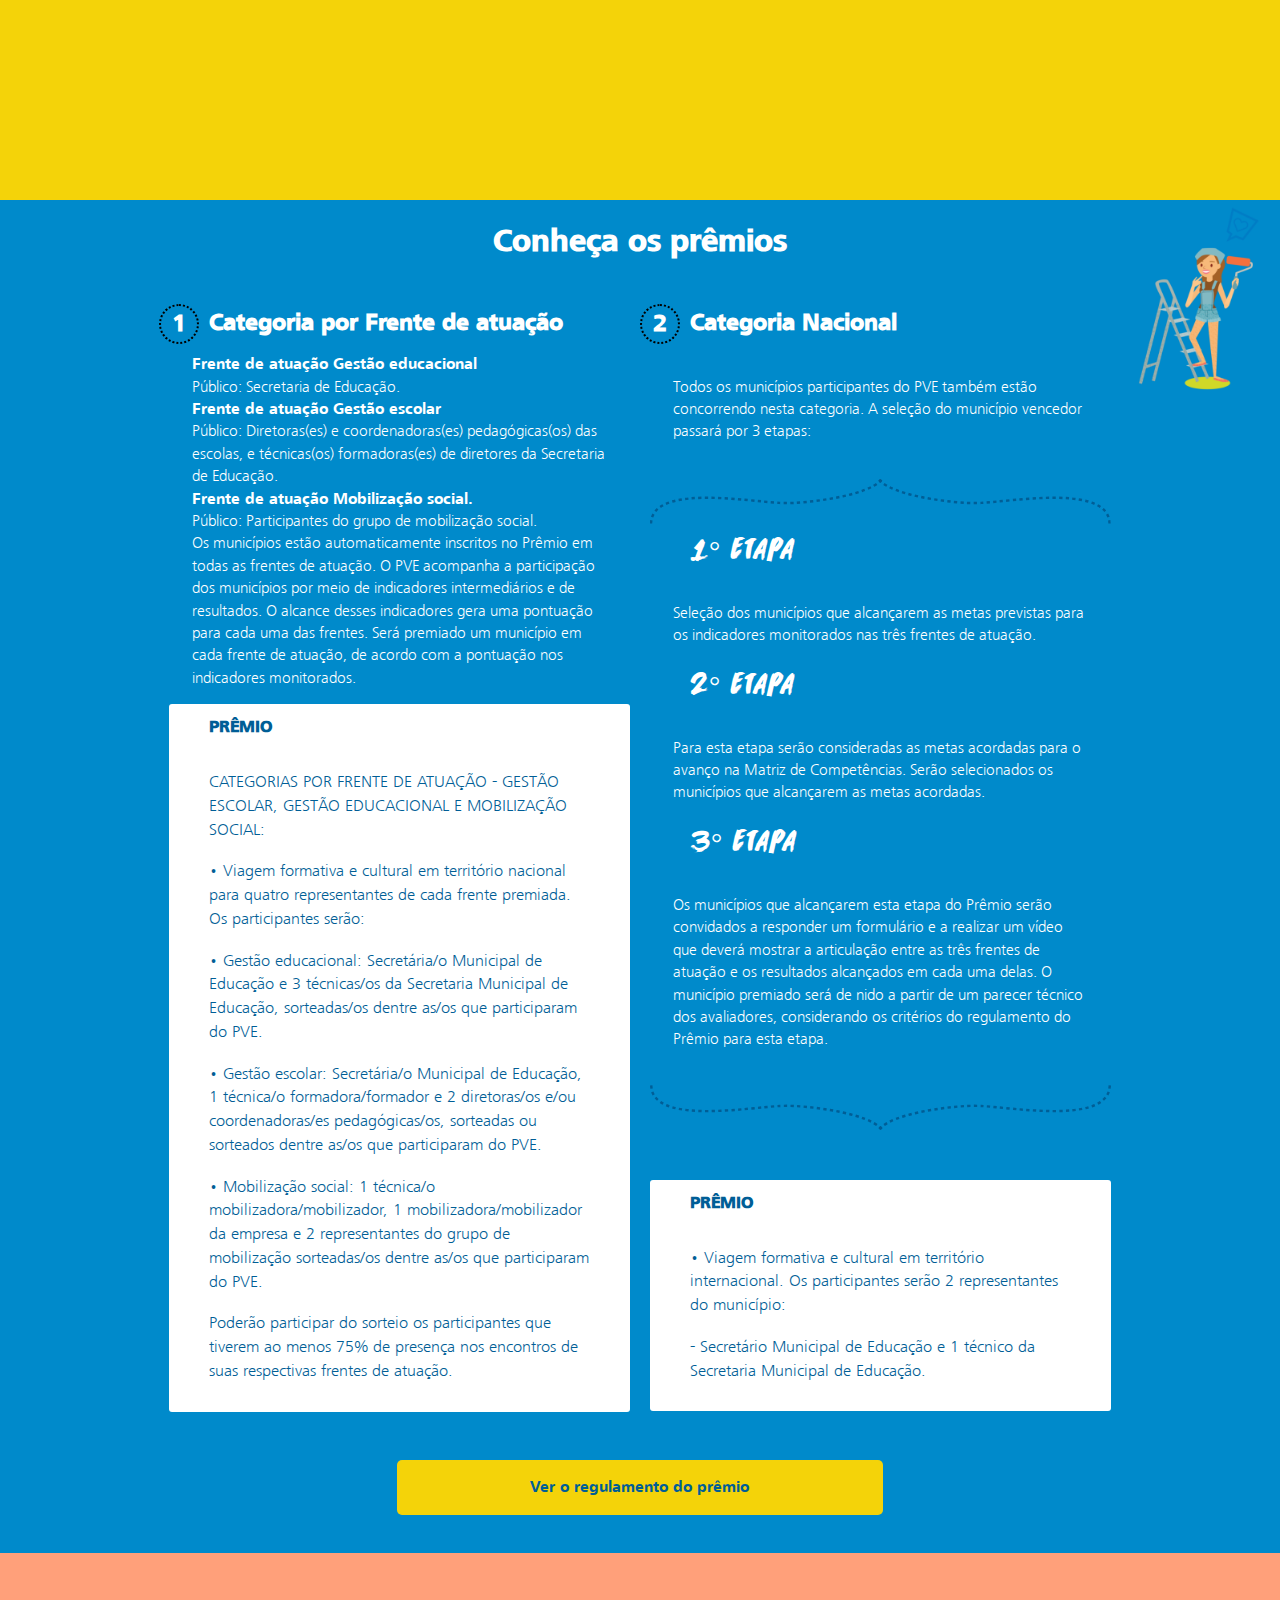
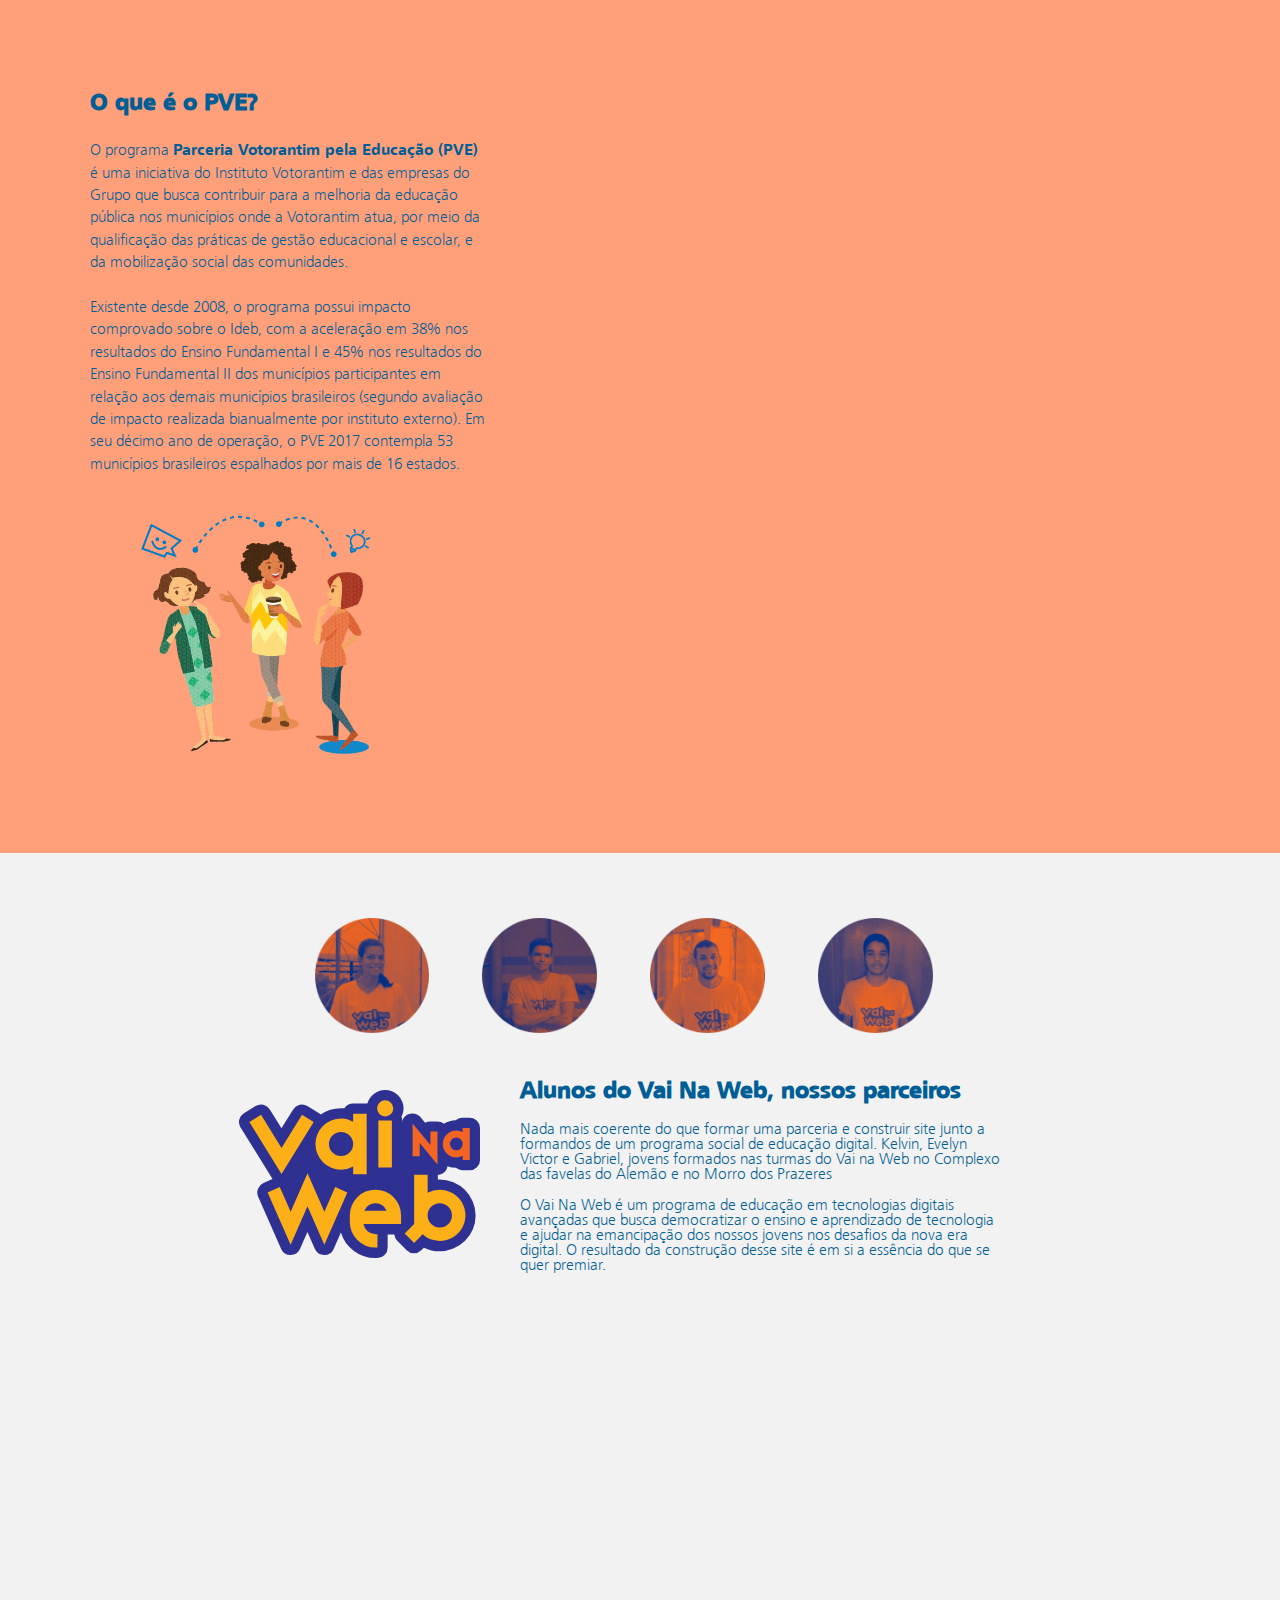
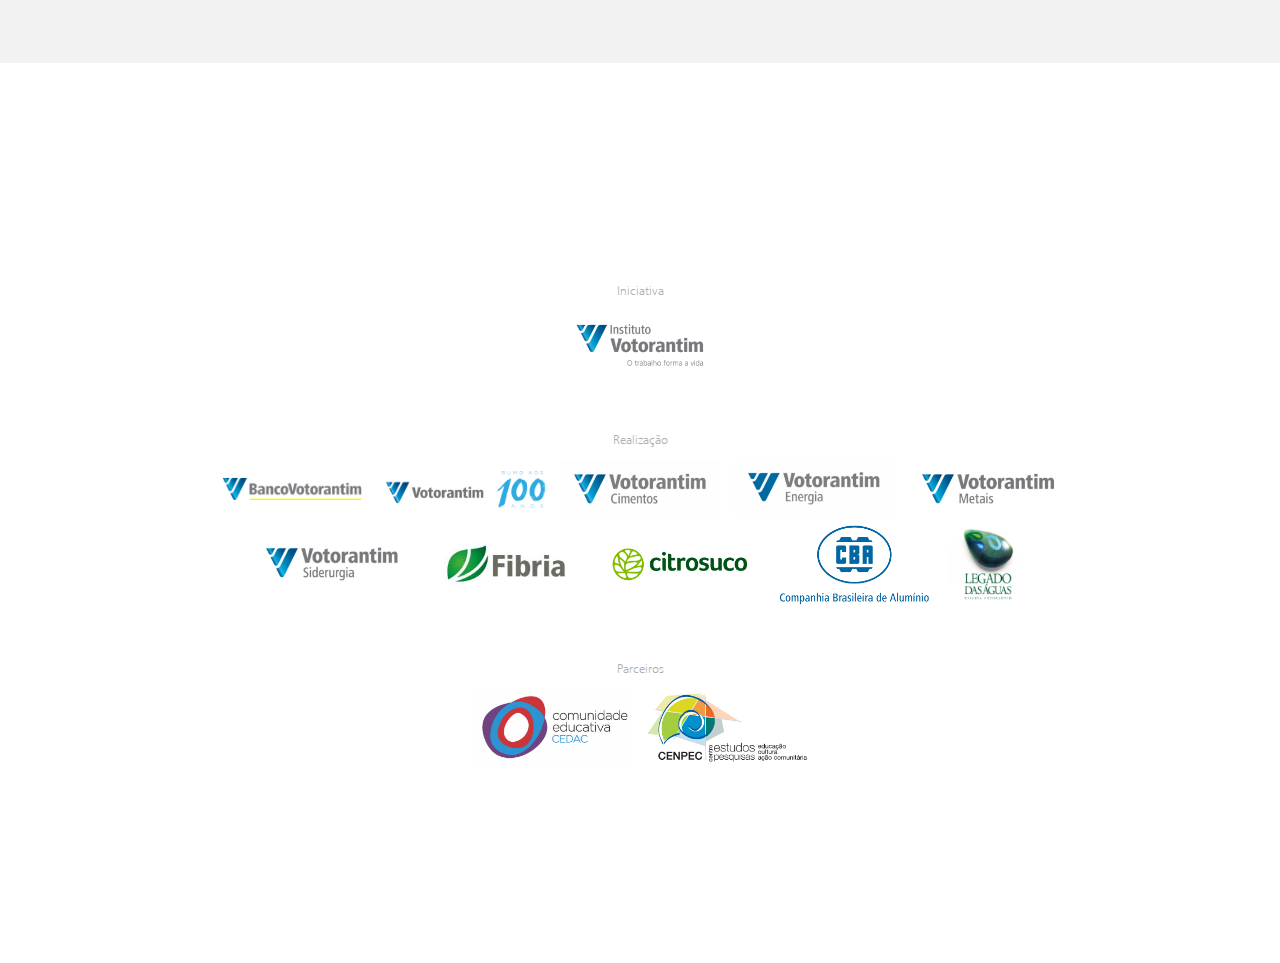
==== commit 5e4da55e: "inciando emailmkt2" ====
--- a/index.html
+++ b/index.html
@@ -192,7 +192,6 @@
 		<div class="div-rodape">
 			<p class="p-rodape">Iniciativa</p>
 			<img src="Assets/logo-institutovotorantim.png">
-			<!-- <img src="Assets/logo-bancovotorantim.png"> -->
 		</div>
 		<div class="div-rodape">
 			<p class="p-rodape">Realização</p>
--- a/style.css
+++ b/style.css
@@ -518,7 +518,9 @@
 	position: relative;
 	width: 36%;
 	margin: 10px;
-
+	display: flex;
+	/*flex-direction: column;*/
+	flex-flow: row wrap;
 	/*background-color: red;*/
 }
 
@@ -529,9 +531,7 @@
 }
 
 @media(max-width:568px){
-	.div-sec-premios{
-
-	}
+
 }
 .div-sec-premios h3{
 	font-family:'FrutigerNextLT-Bold', sans-serif, arial;
@@ -635,6 +635,8 @@
 	padding: 10px 40px;
 	margin: 0px;
 	margin-top: 3%;
+	align-self:flex-end;
+
 
 }
 @media (max-width: 640){
@@ -712,14 +714,16 @@
 }
 .asset-top{
 	transform: rotate(180deg);
-}
-
-
+	width: 100%;
+}
+
+.asset-bottom{
+	width: 100%;
+}
 #sec-pve{
 	min-height: 100vh;
 	padding-top: 5%;
 	background-color:#ffa07a;
-	/*opacity:0.9;*/
 	display: flex;
 	justify-content: center;
 	align-items: center;
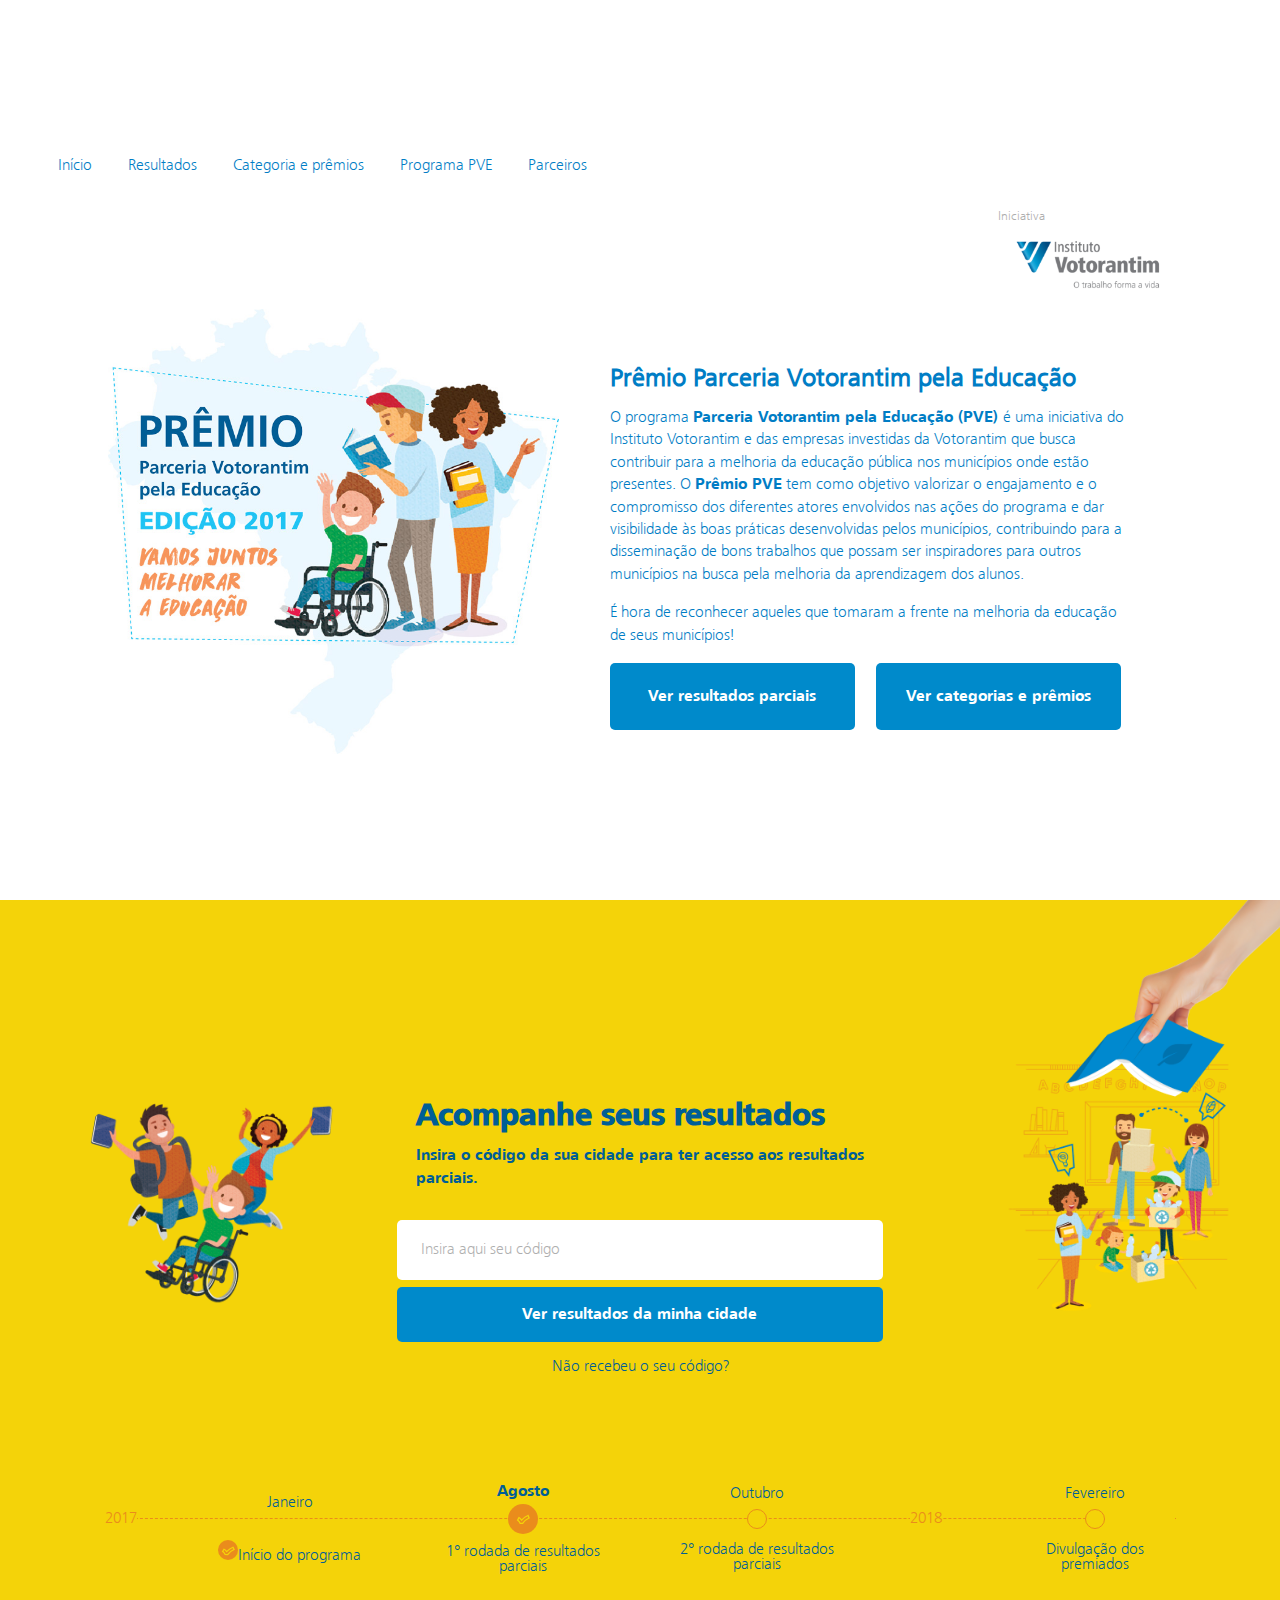
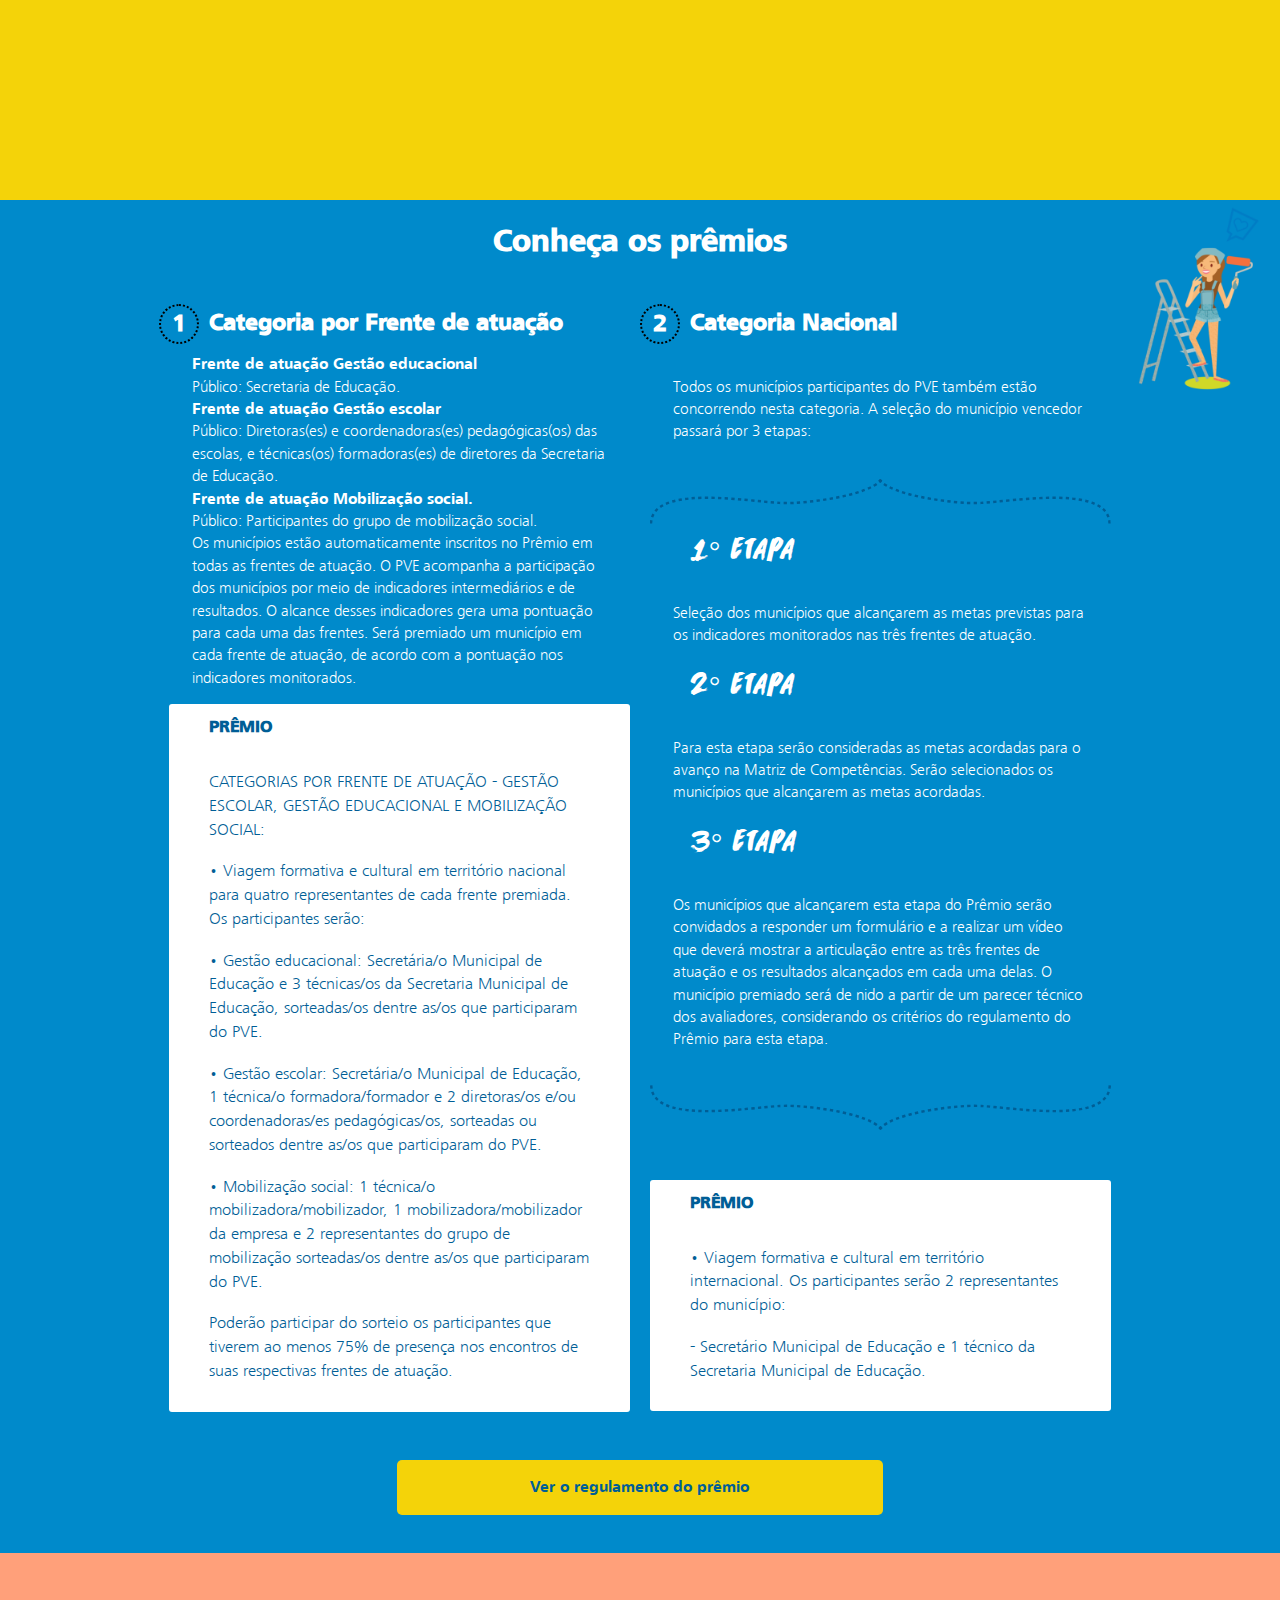
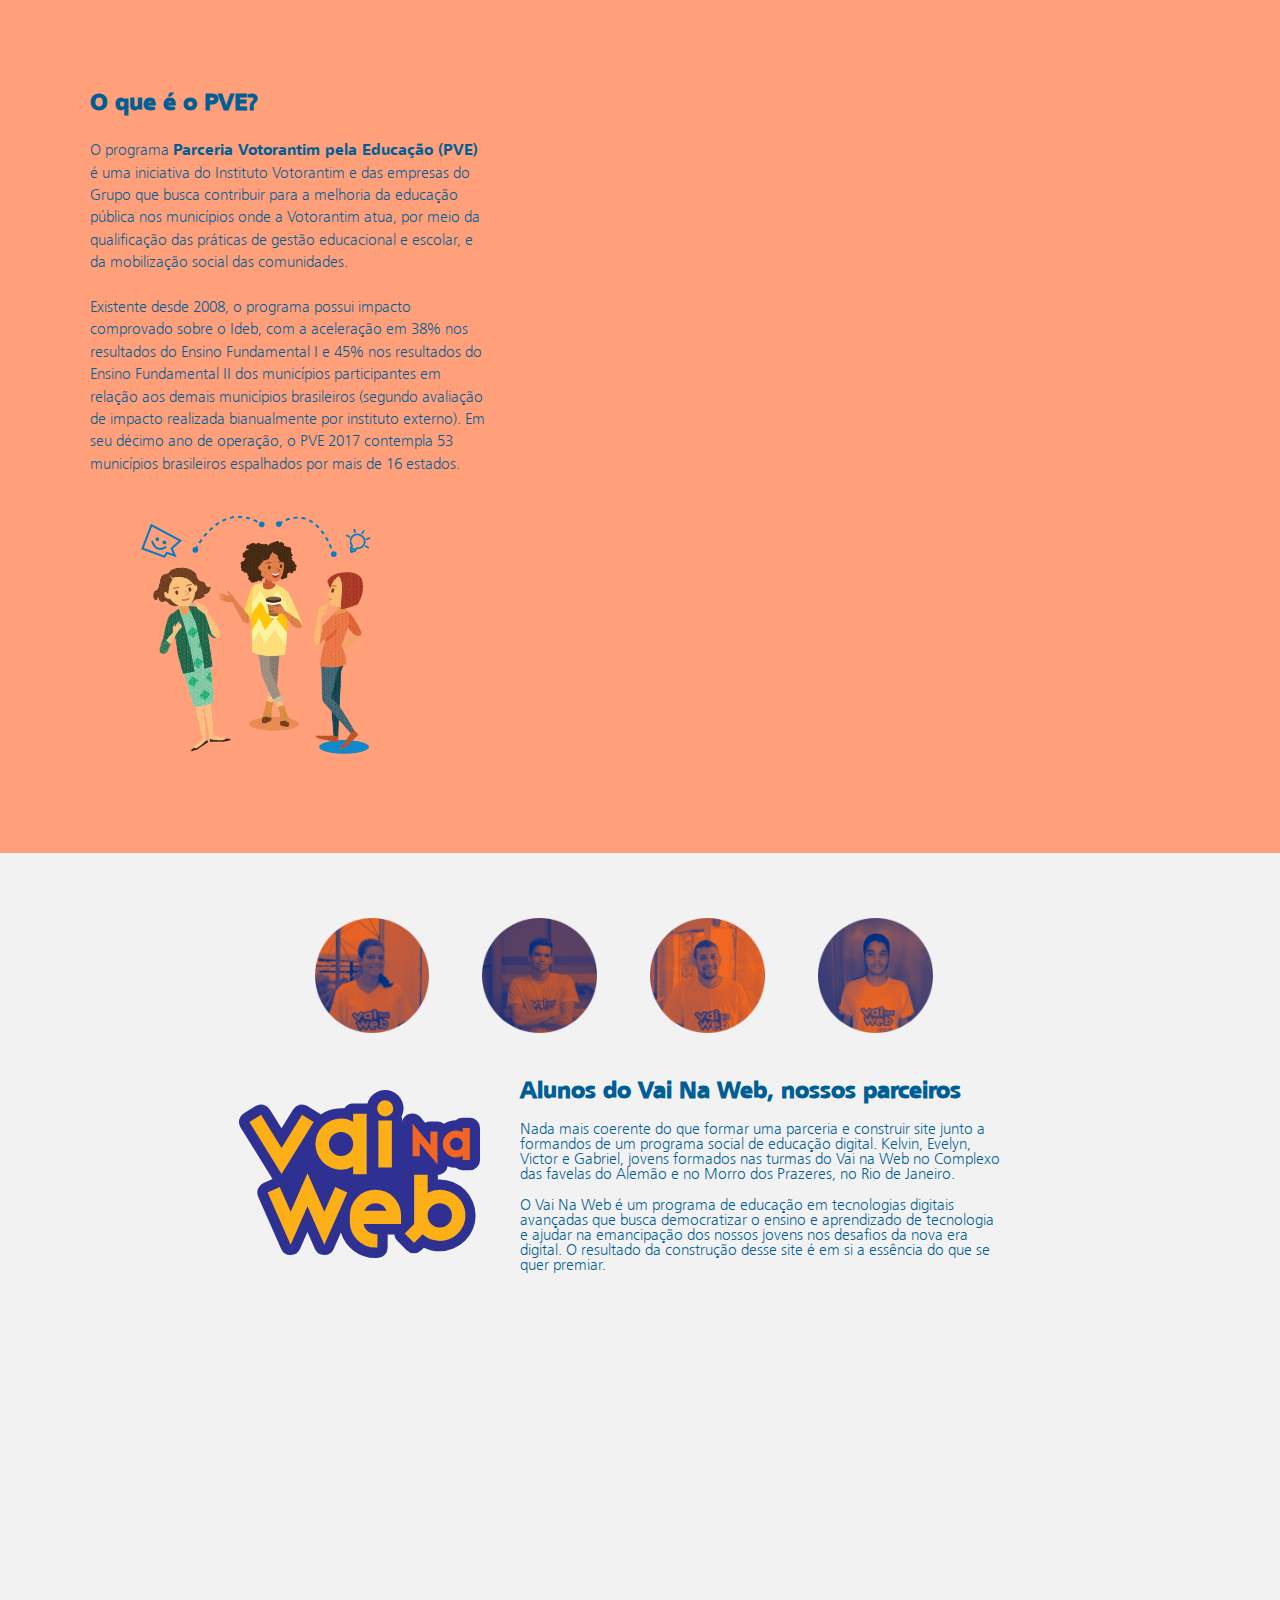
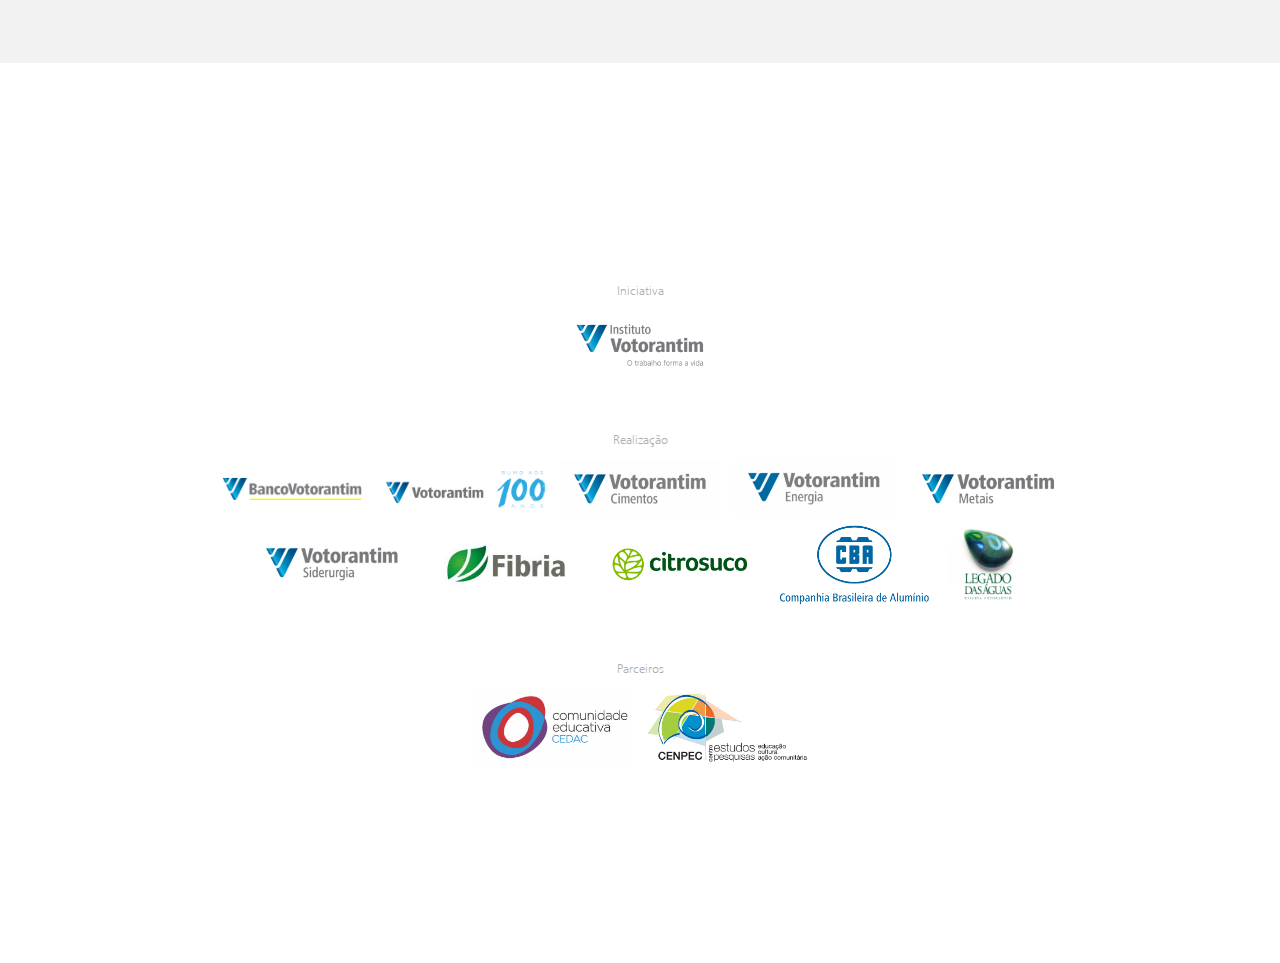
==== commit ae37fae4: "fix texto" ====
--- a/index.html
+++ b/index.html
@@ -3,7 +3,7 @@
 <head>
 	<title>Votorantim</title>
 	<meta charset="utf-8">
-	<meta name="viewport" content="width=device-width, inicial-scale=1.0">
+	<meta name="viewport" content="width=device-width, initial-scale=1, minimum-scale=1, maximum-scale=1">
 	<link rel="stylesheet" href="style.css">
 	<link rel="stylesheet" href="fonts.css">
 	</head>
@@ -78,7 +78,7 @@
 						<span class="circulo-timeline-v">
 							<img src="Assets/check.svg">
 						</span>
-						<span class="descricao-timeline">Início das ações nas escolas</span>
+						<span class="descricao-timeline">Início do programa</span>
 					</li>
 					<li class="item-linha-do-tempo">
 						<span class="mes-timeline mes-timeline-vigente">Agosto</span>
@@ -183,7 +183,7 @@
 			   <img class="logo-vnw-2" src="Assets/vainaweb.svg" alt="Logo Vai Na Web">
 			<div class="div-content-vainaweb">
 				<h2 class="titulo-vainaweb">Alunos do Vai Na Web, nossos parceiros</h2>
-				<p class="p-vainaweb">Nada mais coerente do que formar uma parceria e construir site junto a formandos de um programa social de educação digital. Kelvin, Evelyn Victor e Gabriel, jovens formados nas turmas do Vai na Web no Complexo das favelas do Alemão e no Morro dos Prazeres</p>
+				<p class="p-vainaweb">Nada mais coerente do que formar uma parceria e construir site junto a formandos de um programa social de educação digital. Kelvin, Evelyn, Victor e Gabriel, jovens formados nas turmas do Vai na Web no Complexo das favelas do Alemão e no Morro dos Prazeres, no Rio de Janeiro.</p>
 				<p class="p-vainaweb">O Vai Na Web é um programa de educação em tecnologias digitais avançadas que	busca democratizar o ensino e aprendizado de tecnologia e ajudar na emancipação	dos nossos jovens nos desafios da nova era digital. O resultado da construção desse site é em si a essência do que se quer premiar.</p>
 			</div>
 		</section>
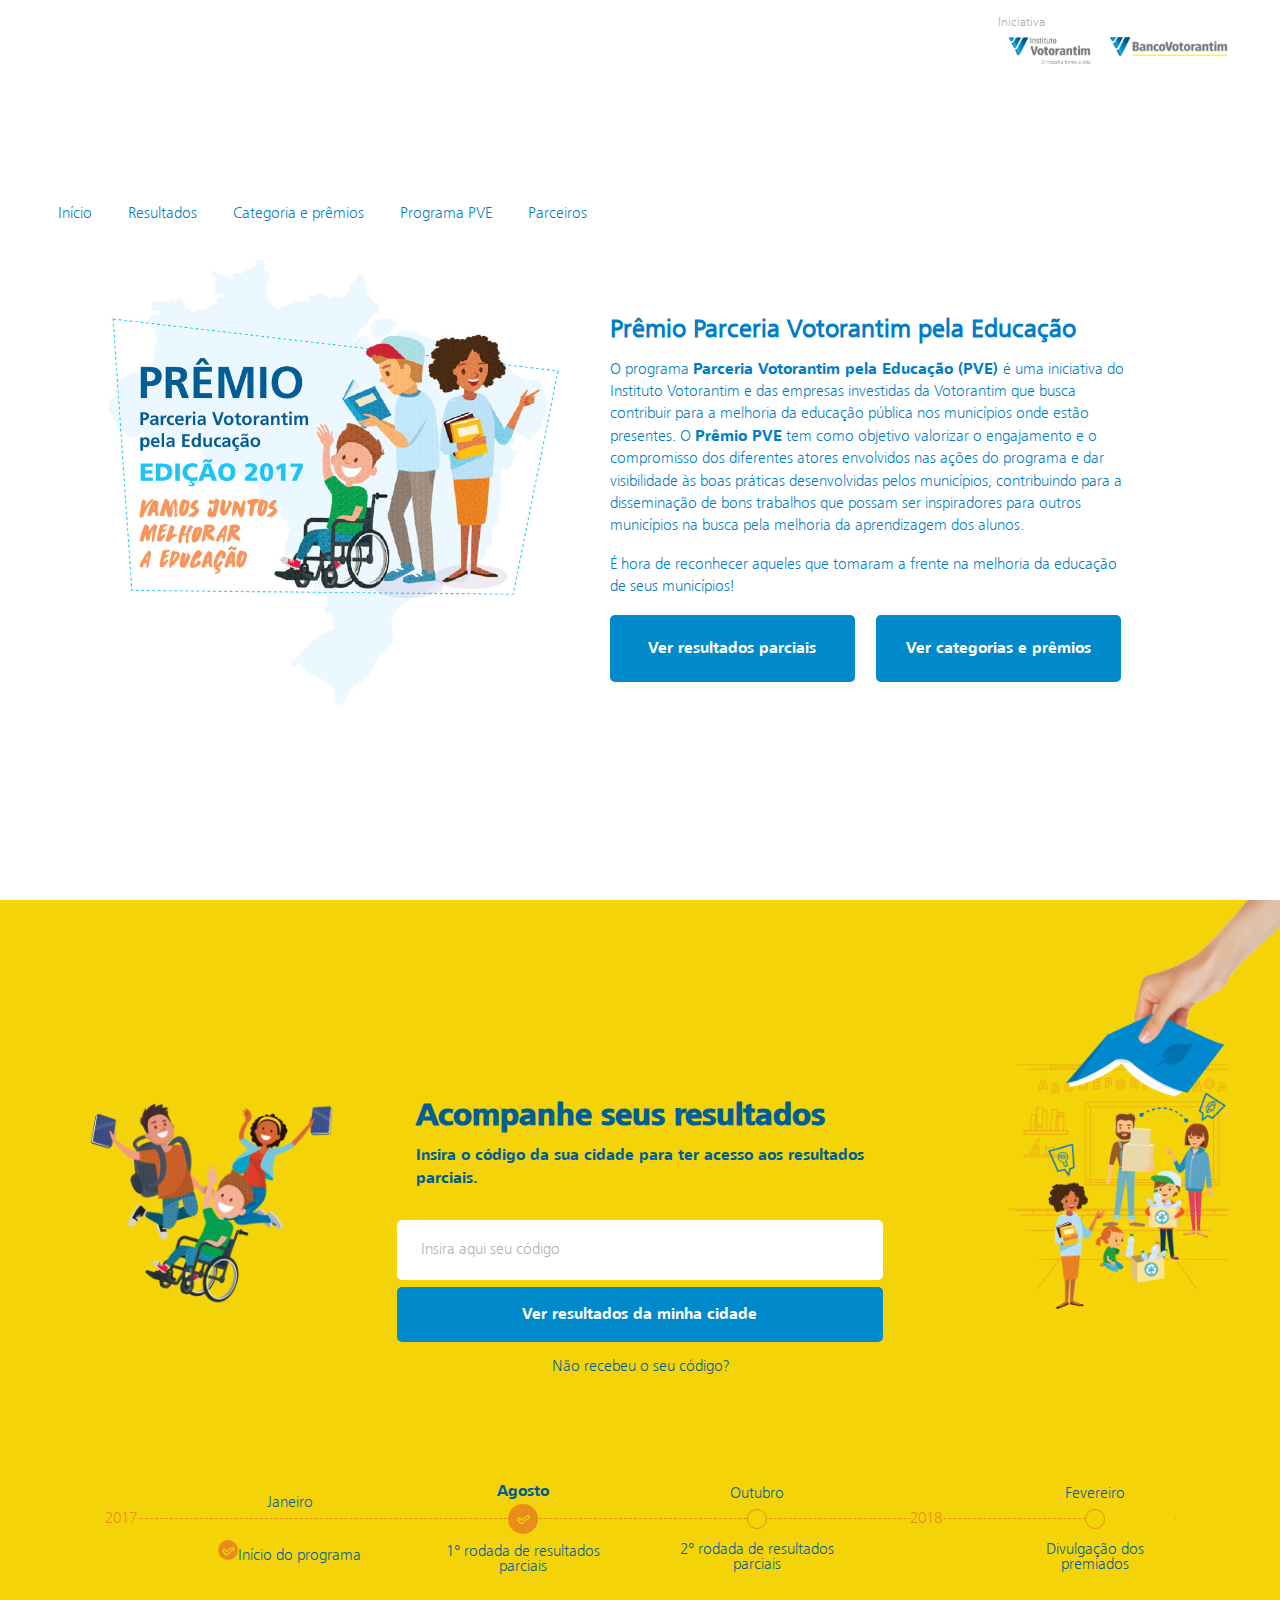
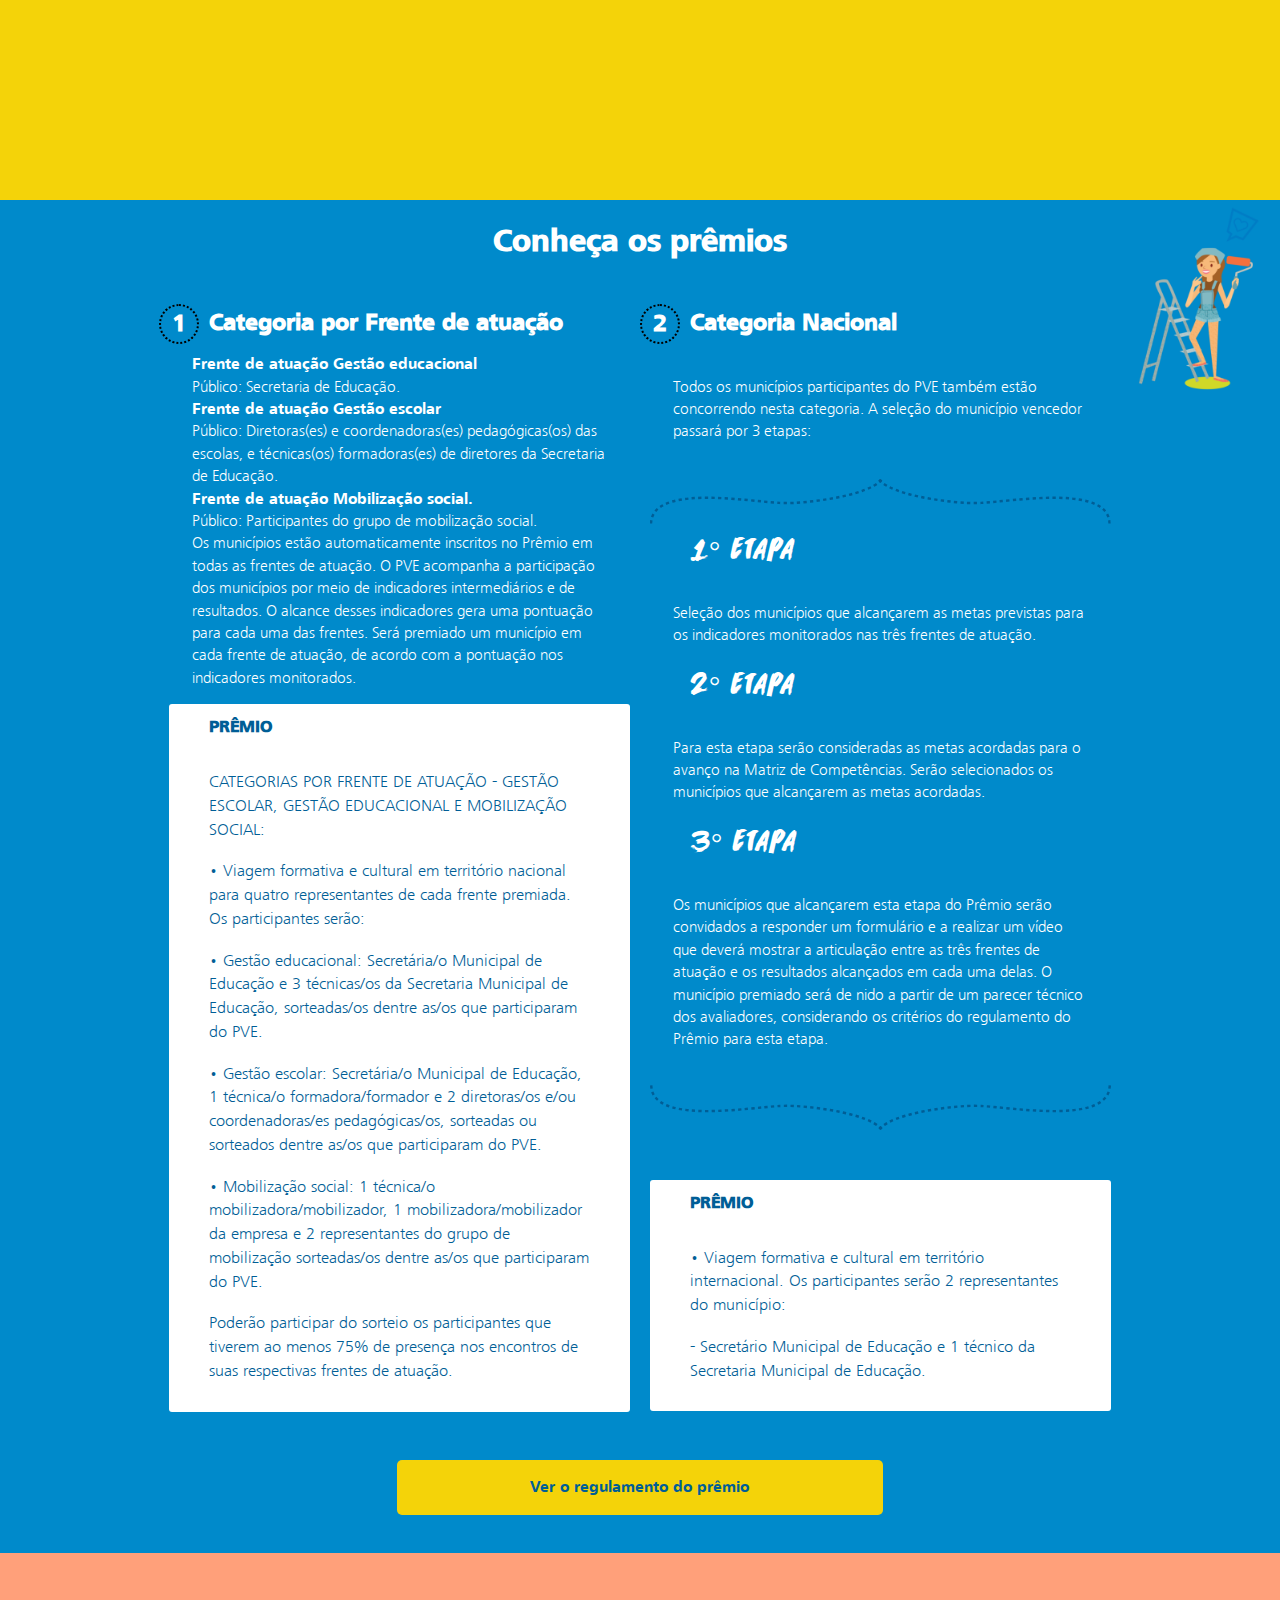
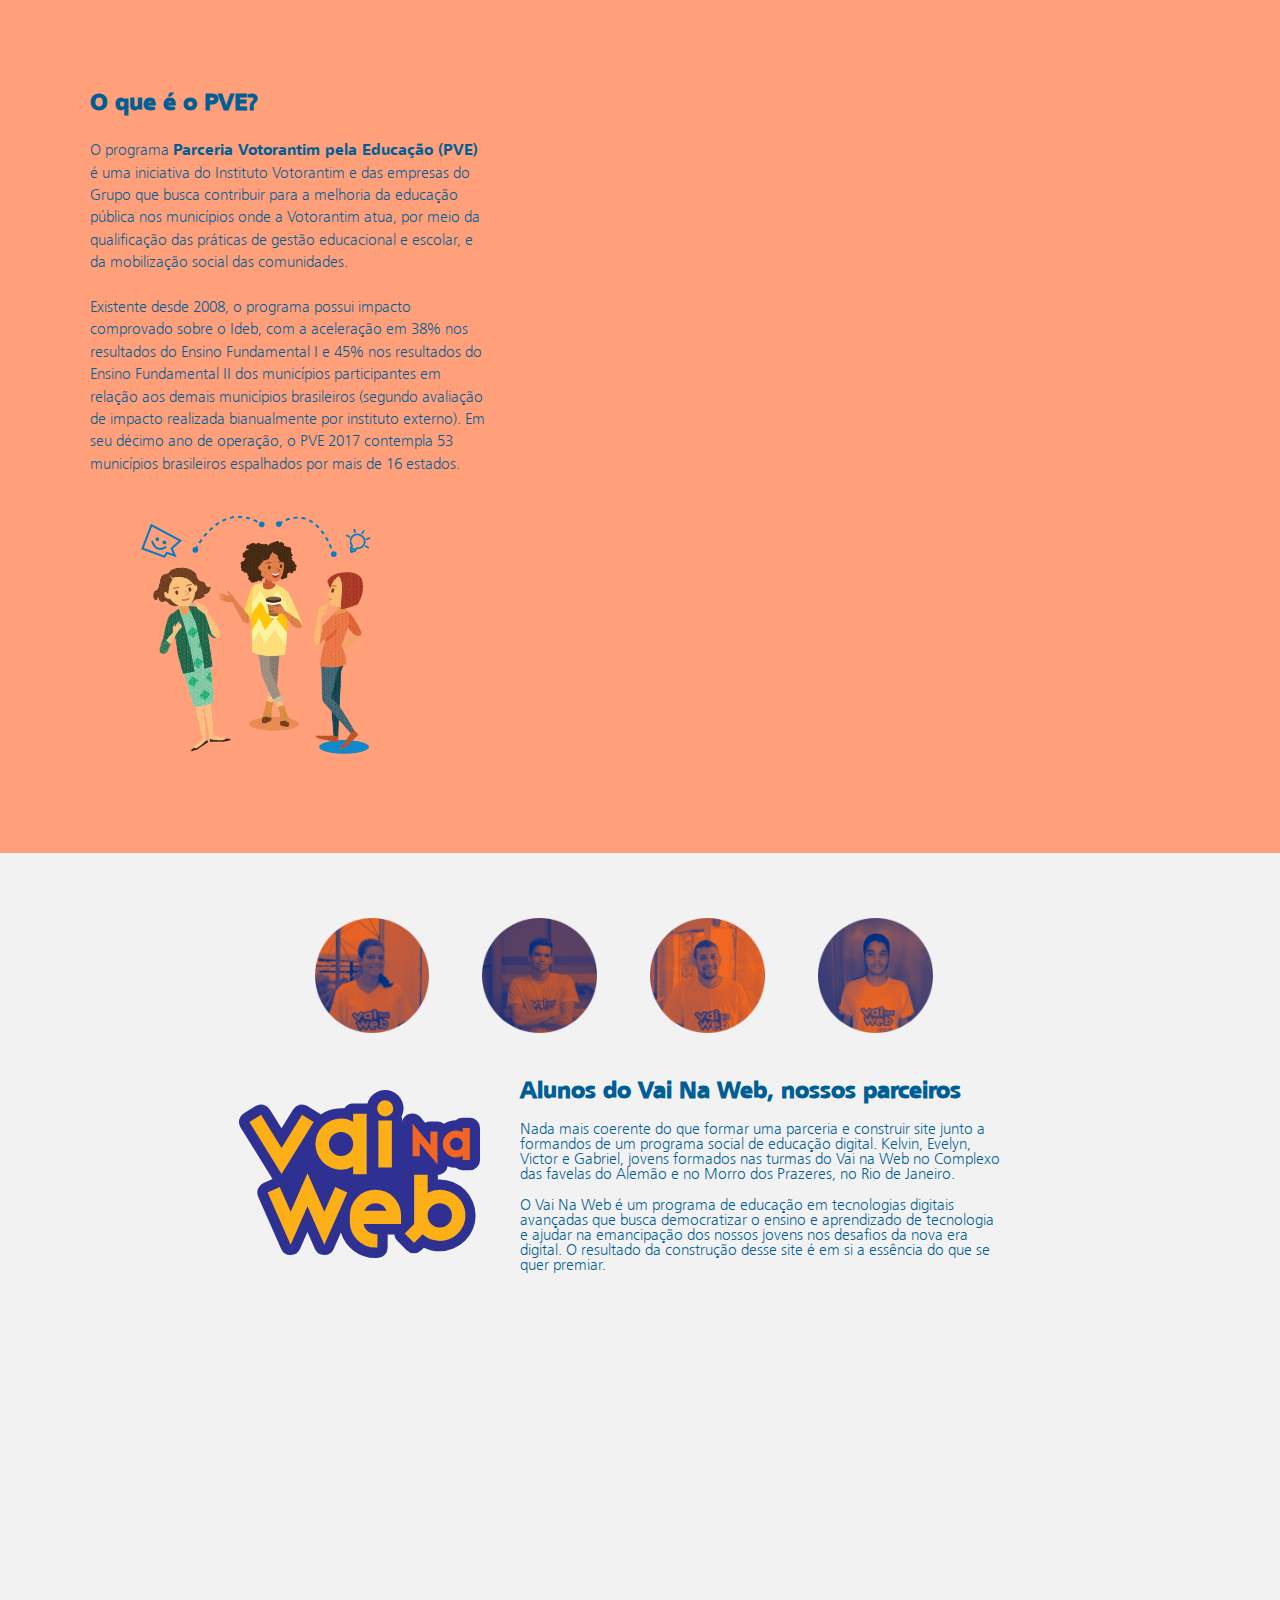
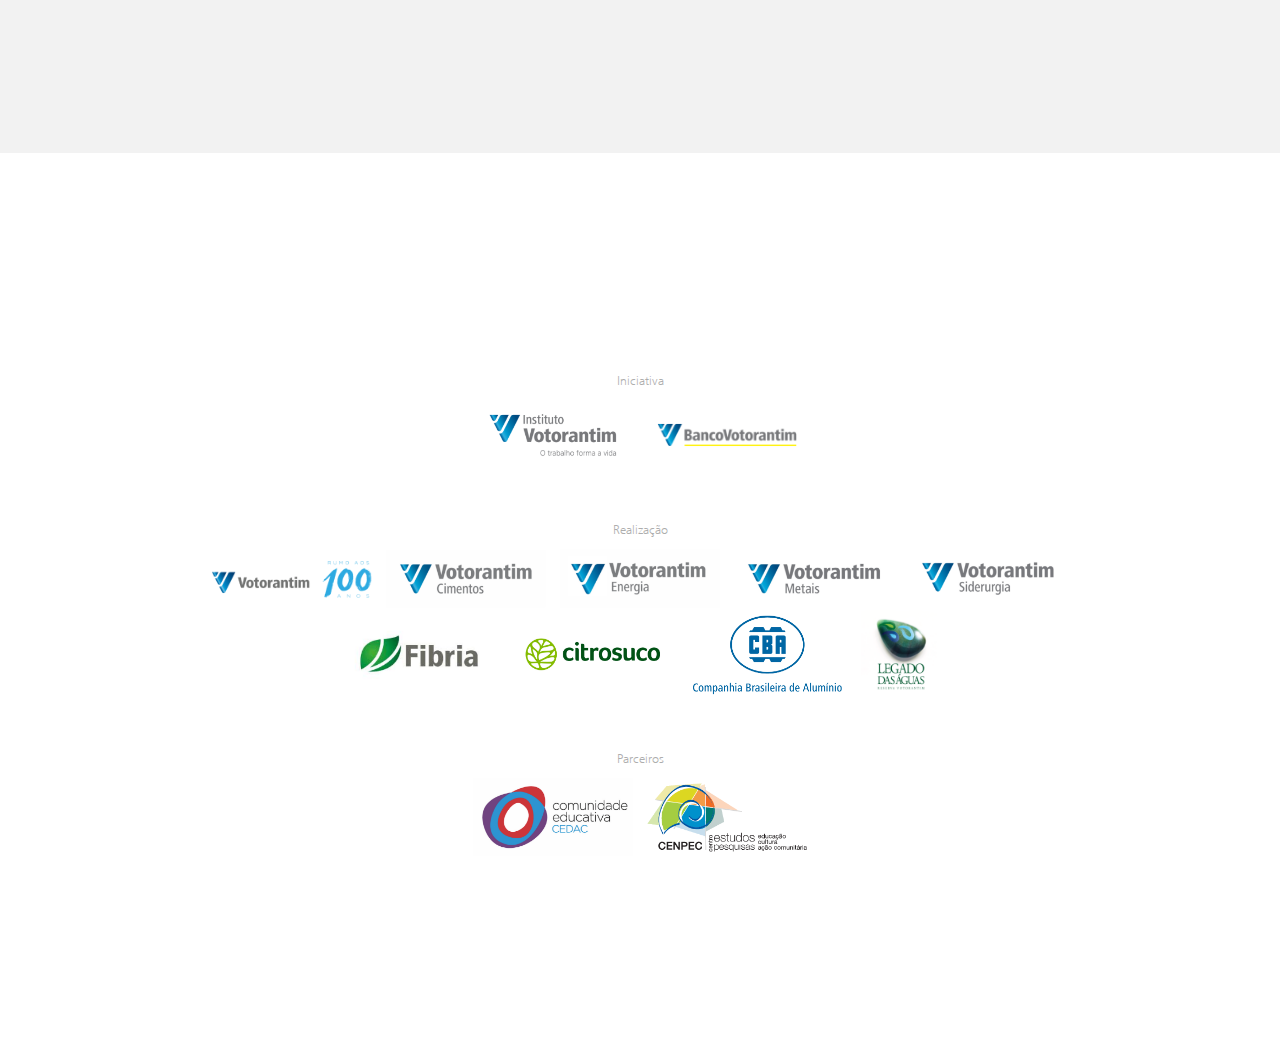
==== commit 7aa39d09: "inserindo modificaçao" ====
--- a/index.html
+++ b/index.html
@@ -29,8 +29,9 @@
 				</ul>
 			</nav>
 		<div class="header-logo">
-			<p class="header-iniciativa">Iniciativa</p>
-			<img src="Assets/logo-institutovotorantim.png">	
+			<p class="header-iniciativa">Iniciativa</p>	
+			<span class="span-img-logo"><img src="Assets/logo-institutovotorantim.png" style="width: 40%; height: 50%;" >	
+			<img src="Assets/logo-bancovotorantim.png" style="width: 53%; height: 50%;"></span>
 		</div>
 		<div class="home">
 			<img class="img-home" src="Assets/ilustra.jpg">
@@ -192,11 +193,11 @@
 		<div class="div-rodape">
 			<p class="p-rodape">Iniciativa</p>
 			<img src="Assets/logo-institutovotorantim.png">
+			<img src="Assets/logo-bancovotorantim.png">
 		</div>
 		<div class="div-rodape">
 			<p class="p-rodape">Realização</p>
-			<img src="Assets/logo-bancovotorantim.png">
-			<img src="Assets/logo-votorantim100anos.png">
+			<img src="Assets/logo-votorantim100anos.png" style="width: 25%;">
 			<img src="Assets/logo-votorantimcimentos.png">
 			<img src="Assets/logo-vototrantimenergia.png">
 			<img src="Assets/logo-votorantimmetais.png">
--- a/style.css
+++ b/style.css
@@ -10,7 +10,7 @@
 	margin: 0;	
 }
 
-@media (max-width: 640px){
+@media (max-width: 720px){
 	body{
 		overflow: hidden;
 	}
@@ -22,7 +22,7 @@
 	justify-content: center;
 	align-items: center;
 }
-@media (max-width: 640px){
+@media (max-width: 720px){
 	#header{
 		padding-bottom: 20%; 
 	}
@@ -33,7 +33,7 @@
 	top: 0;
 	width: 100%;
 }
-@media (max-width: 640px){
+@media (max-width: 720px){
 	.nav-menu{
 		display: none;
 	}	
@@ -56,27 +56,34 @@
 .header-logo {	
 	align-self: flex-end;
 	display: flex;
-	flex-direction: column;
+	flex-direction:column;
 	margin-right:2%;	
 	width: 20%;
-}
-
-@media (max-width:640px){
+	position: absolute;
+	top: 0;
+}
+
+@media (max-width:720px){
 	.header-logo{
 		display:none;
 	}
 }
 
+.span-img-logo{
+	display: flex;
+	flex-direction: row;
+	justify-content:flex-start;
+}
 .header-iniciativa {
 	font-family: 'FrutigerNextLT-Light', sans-serif, arial;
 	/*font-weight: 300;*/
 	font-size: 0.8em;
 	color: #ADADAD;
 	text-align: left;
-	margin: 3px 0;
-}
-
-/*@media (max-width:640px){
+	margin: 1.25em 0 0 0;
+}
+
+/*@media (max-width:720px){
 	.header-iniciativa{
 		display:none;
 	}
@@ -86,7 +93,7 @@
 	width: 70%;
 }
 
-/*@media (max-width:640px){
+/*@media (max-width:720px){
 	.header-logo img{
 		display:none;
 	}
@@ -98,7 +105,7 @@
 	align-items: flex-start;
 }
 
-@media (max-width:640px){
+@media (max-width:720px){
 	.home{
 		flex-direction:column;
 		align-items:center;
@@ -110,7 +117,7 @@
 	width: 36%;
 	padding:5px;
 }
-@media (max-width:640px){
+@media (max-width:720px){
 	.img-home{
 		width:90%;
 		/*padding: 5px; */
@@ -122,7 +129,7 @@
 	padding: 40px;
 }
 
-@media (max-width:640px){
+@media (max-width:720px){
 	.div-content-home{
 		width:90%;
 		margin:0px;
@@ -137,7 +144,7 @@
 	color:#007DC5;
 }
 
-@media (max-width:640px){
+@media (max-width:720px){
 	.home-titulo{
 		margin:0;
 		padding:0;
@@ -152,7 +159,7 @@
 	line-height: 1.4em;
 }
 
-@media (max-width:640px){
+@media (max-width:720px){
 	.home-descricao{
 		flex-direction: row;
 		font-size:1em;
@@ -169,7 +176,7 @@
 
 }
 
-@media (max-width:640px){
+@media (max-width:720px){
 	.div-home-pesquisa{
 		flex-direction: column;
 		justify-content: center;
@@ -196,7 +203,7 @@
 	align-items: center;
 }
 
-@media (max-width:640px){
+@media (max-width:720px){
 	.div-pesquisa{
 		width:100%;
 		margin: 5px 0; 
@@ -213,7 +220,7 @@
 	align-items: center;
 	justify-content: center;
 }	
-@media (max-width: 640px){
+@media (max-width: 720px){
 	#sec-pesquisa{
 		background:#F4D309 ;
 	}
@@ -221,7 +228,7 @@
 .img-pesquisa{
 	display: none;
 }
-@media (max-width: 640px){
+@media (max-width: 720px){
 	.img-pesquisa{
 		display: block;
 		width: 90%;
@@ -238,7 +245,7 @@
 	margin: 10px 0;
 }
 
-@media(max-width:640px){
+@media(max-width:720px){
 	.titulo-pesquisa{
 		width: 90%;
 		margin:0;
@@ -257,7 +264,7 @@
 	margin-bottom: 30px;
 }
 
-@media(max-width:640px){
+@media(max-width:720px){
 	.p-pesquisa{
 		width: 90%;
 	}
@@ -270,7 +277,7 @@
 	justify-content:center;
 }
 
-@media(max-width:640px){
+@media(max-width:720px){
 	.pesquisa{
 		width: 90%;
 		height: 70px;
@@ -301,7 +308,7 @@
 	margin-top: 7px;
 }
 
-@media(max-width:640px){
+@media(max-width:720px){
 	.resultado-pesquisa{
 		width: 90%;
 		height: 70px;
@@ -338,7 +345,7 @@
 	height: 15vh;
 	margin-top:100px;
 }
-@media(max-width: 640px){
+@media(max-width: 720px){
 	.conteiner-linha-do-tempo{
 		height: auto;
 		margin:10% 0;
@@ -354,7 +361,7 @@
     padding-left: 0;
     margin: 0;
 }
-@media(max-width: 640px){
+@media(max-width: 720px){
 	.linha-do-tempo{
 		min-height: 70vh;
 		flex-direction: column;
@@ -374,7 +381,7 @@
 	position: relative;
 	top:-35px;
 }
-@media(max-width: 640px){
+@media(max-width: 720px){
 	.item-linha-do-tempo{
 		flex-wrap: nowrap;
 		width: 150%;
@@ -387,7 +394,7 @@
 	width: auto;
 	top:-45px;
 }
-@media (max-width: 640px){
+@media (max-width: 720px){
 	.item-linha-do-tempo-ano{
 		top:0px;
 		left: -50%;
@@ -412,7 +419,7 @@
 	width: 100%;
 	margin-bottom: 5px;
 }
-@media (max-width: 640px){
+@media (max-width: 720px){
 	.mes-timeline{
 		width: 30%;
 	}	
@@ -454,7 +461,7 @@
 	text-align: center;
 	margin-top: 10px;
 }
-@media (max-width: 640px){
+@media (max-width: 720px){
 	.descricao-timeline{
 		width: 50%;
 		max-width: 124.5px;
@@ -469,7 +476,7 @@
 	height: 100%;
 	width: 50%;
 }
-@media (max-width: 640px){
+@media (max-width: 720px){
 	.fim{
 		bottom: 0;
 		height: 50%;
@@ -493,7 +500,7 @@
 	flex-flow: row wrap;
 	justify-content: center;
 }
-@media (max-width: 640px){
+@media (max-width: 720px){
 	#sec-premio{
 		background:#008acb; 
 	}
@@ -509,7 +516,7 @@
 	/*background-color: red;*/
 }
 
-@media (max-width: 640px){
+@media (max-width: 720px){
 	.titulo-premio{
 		font-size: 1.8em;
 	}
@@ -524,7 +531,7 @@
 	/*background-color: red;*/
 }
 
-@media(max-width:640px){
+@media(max-width:720px){
 	.div-sec-premios{
 		width: 110em;
 	}
@@ -542,7 +549,7 @@
 
 }
 
-@media (max-width: 640px){
+@media (max-width: 720px){
 	.div-sec-premios h3{
 	 	line-height: 1em;
 	 	font-size: 1.5em;
@@ -565,7 +572,7 @@
 	margin: 0;
 }
 
-@media (max-width: 640px){
+@media (max-width: 720px){
 	.destaque-numero{
 		position: absolute;
 		top:2px;
@@ -590,7 +597,7 @@
 	margin: 0;
 }
 
-@media(max-width: 640px) {
+@media(max-width: 720px) {
 	.destaque-numero-2{
 		position: absolute;
 		top:-10px;
@@ -607,7 +614,7 @@
 	line-height: 1.4em;
 	margin: 0px 5%;
 }
-@media(max-width: 640px) {
+@media(max-width: 720px) {
 	.p-premios{
 		width: 95%;
 	}
@@ -690,7 +697,7 @@
 	margin: 3% 0;
 }
 
-@media(max-width:640px){
+@media(max-width:720px){
 	.regulamento-do-premio{
 		display: none;
 	}
@@ -707,7 +714,7 @@
 	text-decoration:none;
 }
 
-@media(max-width:640px){
+@media(max-width:720px){
 	.p-regulamento-do-premio{
 		display: none;
 	}
@@ -730,7 +737,7 @@
 
 }
 
-@media (max-width: 640px){
+@media (max-width: 720px){
 	#sec-pve{
 		flex-direction:row-reverse;
 		flex-flow: column-reverse nowrap;
@@ -747,7 +754,7 @@
 	align-items: flex-start;
 }
 
-@media(max-width: 640px){
+@media(max-width: 720px){
 	.div-pve-descricao{
 		width: 90%;
 		margin: 5px;
@@ -764,7 +771,7 @@
 	margin-bottom: 10px;	
 }
 
-@media (max-width: 640px){
+@media (max-width: 720px){
 	.titulo-pve{
 		line-height: 1.1em;
 	}
@@ -783,7 +790,7 @@
 	text-align:left;
 }
 
-@media (max-width: 640px){
+@media (max-width: 720px){
 	.p-pve{
 
 	}
@@ -796,7 +803,7 @@
 	margin-left: 10%;
 }
 
-@media (max-width: 640px){
+@media (max-width: 720px){
 	.img-pve{
 		width:100%;
 		margin:0 0;
@@ -811,7 +818,7 @@
 	left: 0;
 }
 
-@media (max-width: 640px){
+@media (max-width: 720px){
 	.video{
 		position:relative;
 		top:0;
@@ -823,7 +830,7 @@
 }
 #sec-vainaweb{
 	width:100%;
-	min-height:90vh;
+	min-height:100vh;
 	/*max-height: 90vh;*/
 	background-color:#f2f2f2;
 	/*opacity:0.8;*/
@@ -835,7 +842,7 @@
 	align-content: flex-start;
 }
 
-@media (max-width: 640px){
+@media (max-width: 720px){
 	#sec-vainaweb{
 		flex-direction: column;
 	}
@@ -846,7 +853,7 @@
 
 }
 
-@media (max-width: 640px){
+@media (max-width: 720px){
 	.div-vainaweb{
 		flex-direction:column-reverse;
 	}
@@ -859,7 +866,7 @@
 	/*background-color: red;*/
 }
 
-@media (max-width: 640px){
+@media (max-width: 720px){
 	.div-fto-dev{
 		width: 90%;
 		
@@ -873,7 +880,7 @@
 	/*height: auto;*/
 }
 
-@media (max-width: 640px){
+@media (max-width: 720px){
 	.fto-dev{
 		width:18%;
 		margin-left:5%;
@@ -888,7 +895,7 @@
 
 }
 
-@media (max-width: 640px){
+@media (max-width: 720px){
 	.logo-vnw{
 		width: 30%;
 		margin-left: 30%;
@@ -901,7 +908,7 @@
 	display:block;
 }
 
-@media (max-width: 640px){
+@media (max-width: 720px){
 	.logo-vnw-2{
 		display:none;
 	}
@@ -911,7 +918,7 @@
 	width:40%;
 }
 
-@media (max-width: 640px) {
+@media (max-width: 720px) {
    .div-content-vainaweb{
    		width: 90%;
    		margin-left:5%;
@@ -927,7 +934,7 @@
 	text-align:left;
 }
 
-@media (max-width: 640px){
+@media (max-width: 720px){
 	.titulo-vainaweb{
 		
 	}
@@ -942,7 +949,7 @@
 	text-align:left;
 }
 
-@media (max-width: 640px){
+@media (max-width: 720px){
 	.p-vainaweb{
 
 	}
@@ -957,7 +964,7 @@
 
 }
 
-@media (max-width: 640px){
+@media (max-width: 720px){
 	#rodape{
 		width: 78vh;
 		flex-wrap: wrap;
@@ -974,7 +981,7 @@
 	padding: 14px;
 }
 
-@media (max-width: 640px){
+@media (max-width: 720px){
 	.div-rodape{
 		width: 80%;
 		margin-left:25%;
@@ -992,7 +999,7 @@
 	text-align: center;
 }
 
-@media (max-width: 640px){
+@media (max-width: 720px){
 	.p-rodape{
 
 	}
@@ -1003,7 +1010,7 @@
 	margin: 0 7px;
 }
 
-@media (max-width: 640px){
+@media (max-width: 720px){
 	.div-rodape img{
 		max-width: 32%;
 		/*padding: 2px;	*/
@@ -1015,7 +1022,7 @@
 	height: 90px;
 }
 
-@media (max-width: 640px){
+@media (max-width: 720px){
 	.img-diferent{
 		max-height:60px;
 	}
@@ -1026,7 +1033,7 @@
 	height:auto;
 }
 
-@media (max-width: 640px){
+@media (max-width: 720px){
 	.div-parceiros img{
 		max-height: 40px;
 		padding-left: 15px;
